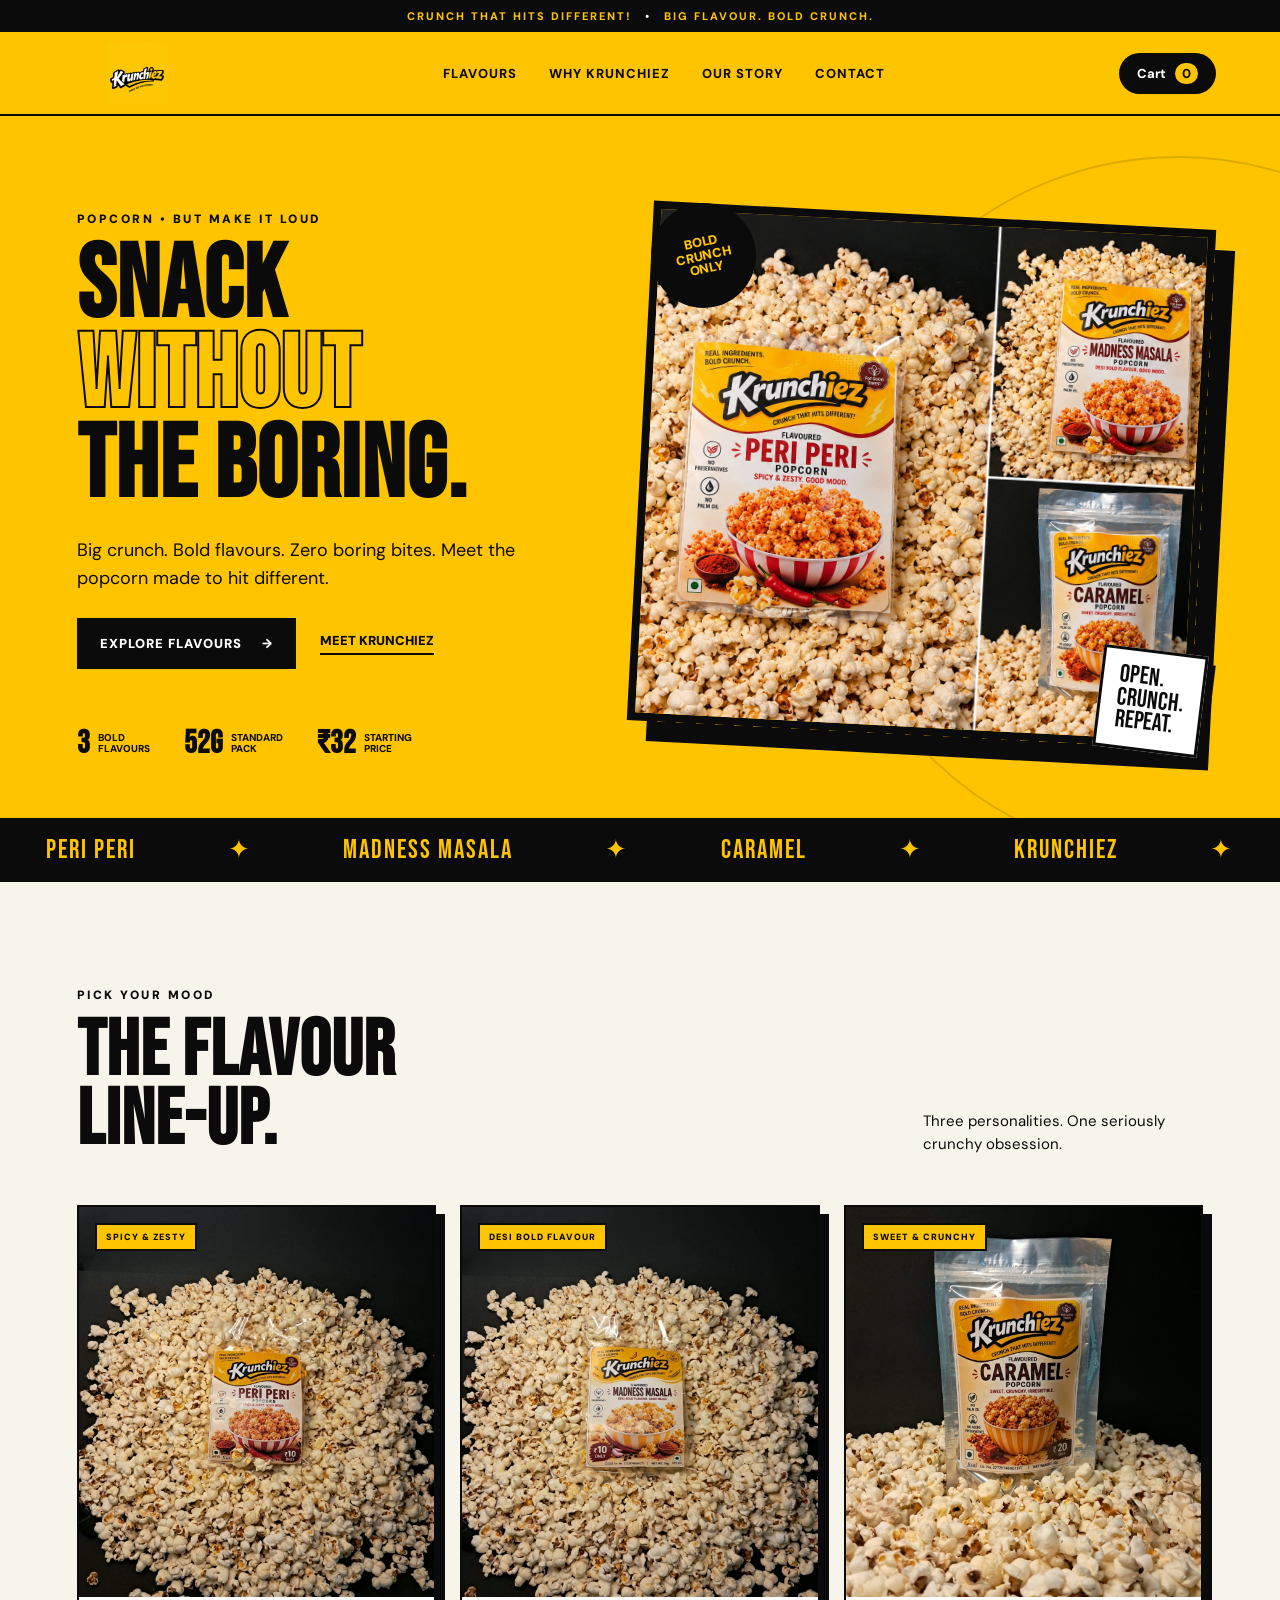
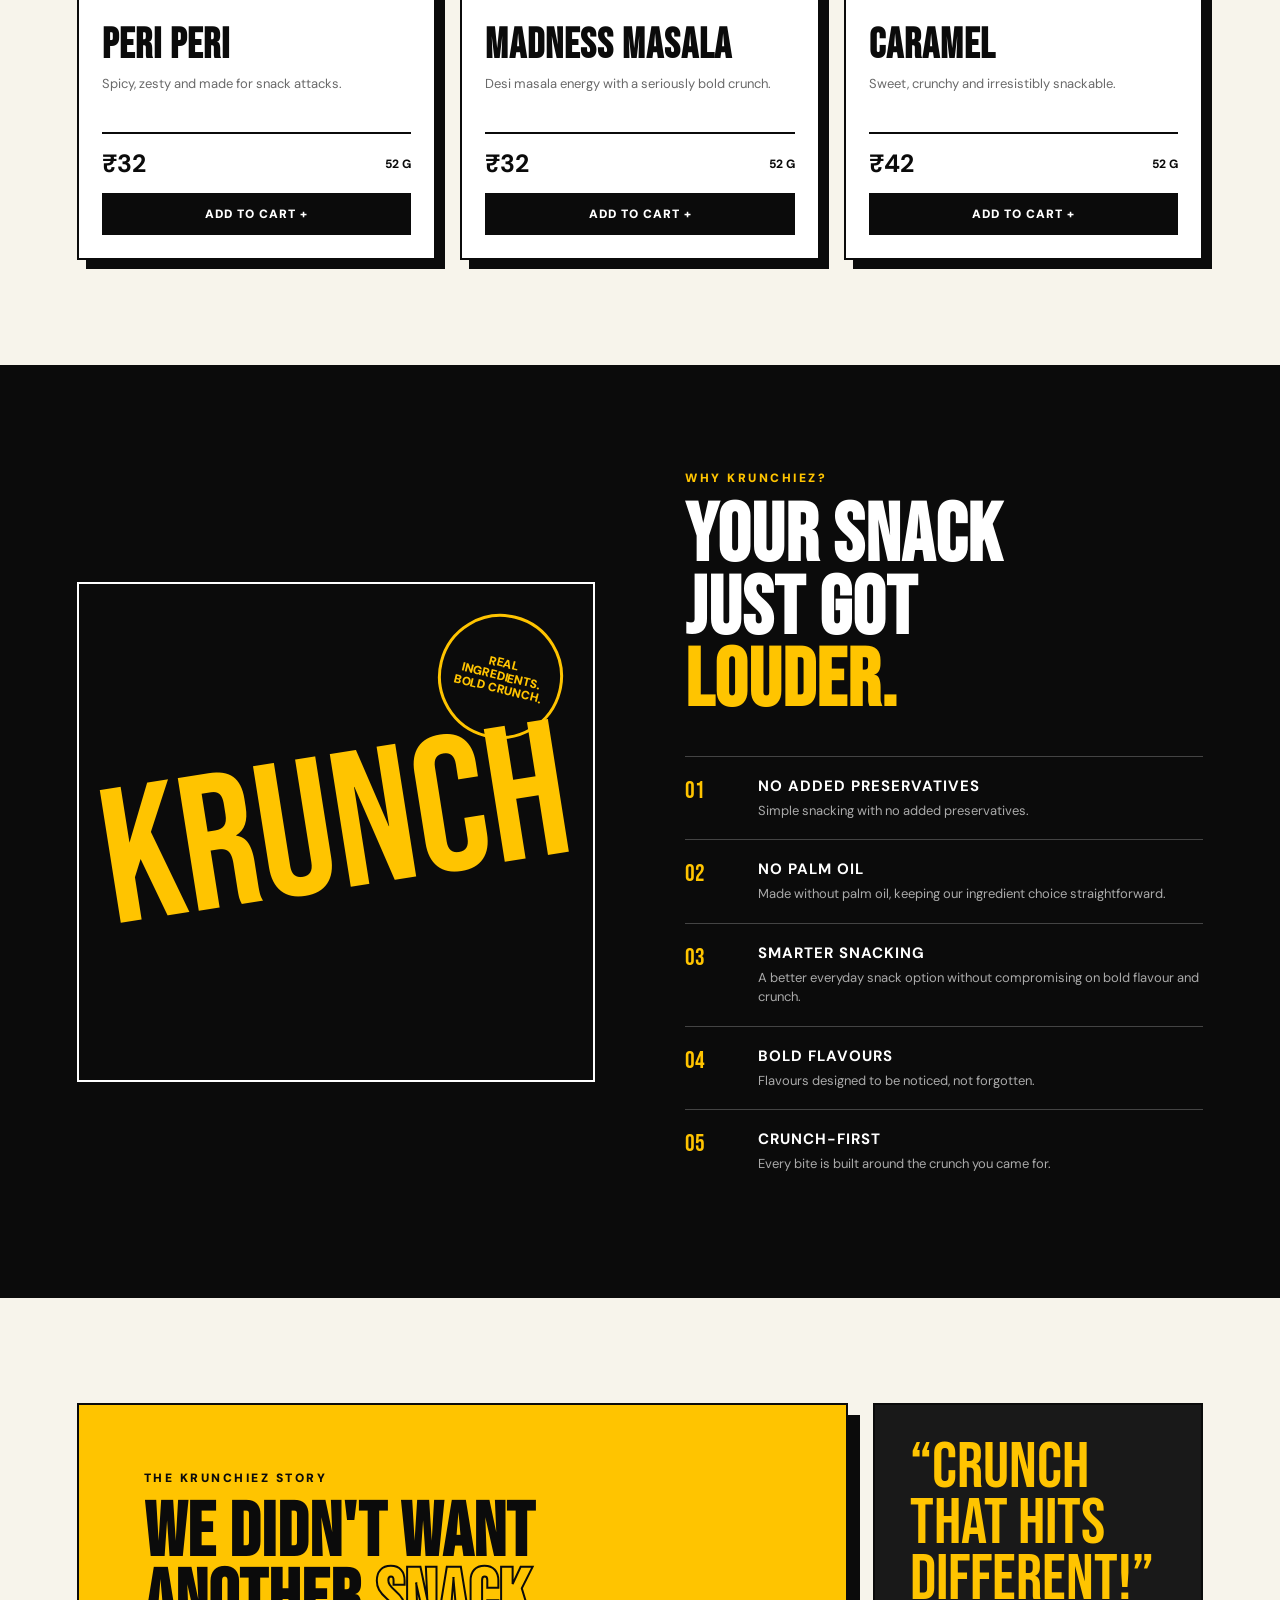
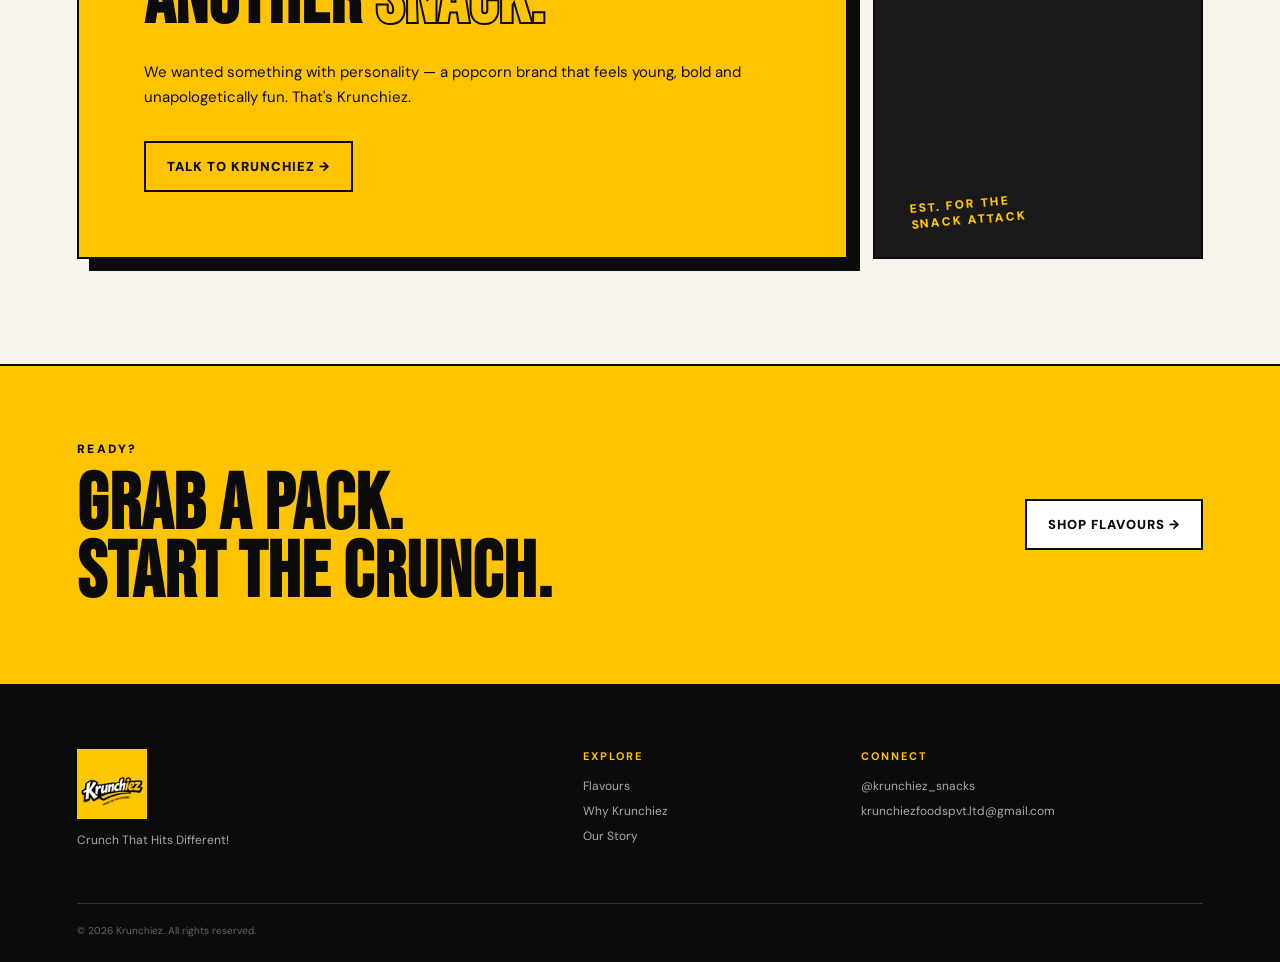
==== index.html @ 9538632a "index.html" ====
<!DOCTYPE html>

<html lang="en">
<head>
<meta charset="utf-8"/>
<meta content="width=device-width, initial-scale=1.0" name="viewport"/>
<meta content="Krunchiez — Crunch That Hits Different! Bold, crunchy popcorn in Peri Peri, Madness Masala and Caramel." name="description"/>
<title>Krunchiez | Crunch That Hits Different!</title>
<link href="https://fonts.googleapis.com" rel="preconnect"/>
<link crossorigin="" href="https://fonts.gstatic.com" rel="preconnect"/>
<link href="https://fonts.googleapis.com/css2?family=Bebas+Neue&amp;family=DM+Sans:wght@400;500;600;700;800&amp;display=swap" rel="stylesheet"/>
<link rel="stylesheet" href="./style.css">
<script src="./script.js" defer></script>

</head>
<body>
<div class="topbar">CRUNCH THAT HITS DIFFERENT! <span>•</span> BIG FLAVOUR. BOLD CRUNCH.</div>
<header class="nav">
<a class="brand" href="#home">
<img alt="Krunchiez logo" src="./assets/logo.jpg"/>
</a>
<nav>
<a href="#products">Flavours</a>
<a href="#why">Why Krunchiez</a>
<a href="#story">Our Story</a>
<a href="#contact">Contact</a>
</nav>
<button class="cart-btn" id="openCart">Cart <span id="cartCount">0</span></button>
</header>
<main id="home">
<section class="hero">
<div class="hero-copy">
<div class="eyebrow">POPCORN • BUT MAKE IT LOUD</div>
<h1>SNACK<br/><em>WITHOUT</em><br/>THE BORING.</h1>
<p>Big crunch. Bold flavours. Zero boring bites. Meet the popcorn made to hit different.</p>
<div class="hero-actions">
<a class="btn btn-dark" href="#products">Explore Flavours <span>→</span></a>
<a class="text-link" href="#story">Meet Krunchiez</a>
</div>
<div class="mini-proof">
<div><strong>3</strong><span>bold<br/>flavours</span></div>
<div><strong>52g</strong><span>standard<br/>pack</span></div>
<div><strong>₹32</strong><span>starting<br/>price</span></div>
</div>
</div>
<div class="hero-art">
<div class="burst">BOLD<br/>CRUNCH<br/>ONLY</div>
<img alt="Krunchiez popcorn products" src="./assets/hero.png"/>
<div class="floating-note">OPEN.<br/>CRUNCH.<br/>REPEAT.</div>
</div>
</section>
<section class="ticker">
<div>PERI PERI</div><div>✦</div><div>MADNESS MASALA</div><div>✦</div><div>CARAMEL</div><div>✦</div><div>KRUNCHIEZ</div><div>✦</div>
</section>
<section class="products section" id="products">
<div class="section-head">
<div>
<div class="eyebrow">PICK YOUR MOOD</div>
<h2>THE FLAVOUR<br/>LINE-UP.</h2>
</div>
<p>Three personalities. One seriously crunchy obsession.</p>
</div>
<div class="product-grid">
<article class="product-card peri">
<div class="flavour-tag">SPICY &amp; ZESTY</div>
<div class="product-image"><img alt="Krunchiez Peri Peri popcorn" src="./assets/peri-peri.jpg"/></div>
<div class="product-info">
<h3>PERI PERI</h3>
<p>Spicy, zesty and made for snack attacks.</p>
<div class="product-bottom"><strong>₹32</strong><span>52 g</span></div>
<button class="add-btn" data-name="Peri Peri" data-price="32" data-weight="52 g">ADD TO CART +</button>
</div>
</article>
<article class="product-card masala">
<div class="flavour-tag">DESI BOLD FLAVOUR</div>
<div class="product-image"><img alt="Krunchiez Madness Masala popcorn" src="./assets/madness-masala.jpg"/></div>
<div class="product-info">
<h3>MADNESS MASALA</h3>
<p>Desi masala energy with a seriously bold crunch.</p>
<div class="product-bottom"><strong>₹32</strong><span>52 g</span></div>
<button class="add-btn" data-name="Madness Masala" data-price="32" data-weight="52 g">ADD TO CART +</button>
</div>
</article>
<article class="product-card caramel">
<div class="flavour-tag">SWEET &amp; CRUNCHY</div>
<div class="product-image"><img alt="Krunchiez Caramel popcorn" src="./assets/caramel.jpg"/></div>
<div class="product-info">
<h3>CARAMEL</h3>
<p>Sweet, crunchy and irresistibly snackable.</p>
<div class="product-bottom"><strong>₹42</strong><span>52 g</span></div>
<button class="add-btn" data-name="Caramel" data-price="42" data-weight="52 g">ADD TO CART +</button>
</div>
</article>
</div>
</section>
<section class="why section" id="why">
<div class="why-visual">
<div class="stamp">REAL<br/>INGREDIENTS.<br/>BOLD CRUNCH.</div>
<div class="big-word">KRUNCH</div>
</div>
<div class="why-copy">
<div class="eyebrow">WHY KRUNCHIEZ?</div>
<h2>YOUR SNACK<br/>JUST GOT<br/><em>LOUDER.</em></h2>
<div class="feature"><span>01</span><div><h4>NO ADDED PRESERVATIVES</h4><p>Simple snacking with no added preservatives.</p></div></div>
<div class="feature"><span>02</span><div><h4>NO PALM OIL</h4><p>Made without palm oil, keeping our ingredient choice straightforward.</p></div></div>
<div class="feature"><span>03</span><div><h4>SMARTER SNACKING</h4><p>A better everyday snack option without compromising on bold flavour and crunch.</p></div></div>
<div class="feature"><span>04</span><div><h4>BOLD FLAVOURS</h4><p>Flavours designed to be noticed, not forgotten.</p></div></div>
<div class="feature"><span>05</span><div><h4>CRUNCH-FIRST</h4><p>Every bite is built around the crunch you came for.</p></div></div>
</div>
</section>
<section class="story section" id="story">
<div class="story-card">
<div class="eyebrow">THE KRUNCHIEZ STORY</div>
<h2>WE DIDN'T WANT<br/>ANOTHER <em>SNACK.</em></h2>
<p>We wanted something with personality — a popcorn brand that feels young, bold and unapologetically fun. That's Krunchiez.</p>
<a class="btn btn-yellow" href="mailto:krunchiezfoodspvt.ltd@gmail.com">Talk to Krunchiez →</a>
</div>
<div class="story-side">
<div class="quote">“CRUNCH<br/>THAT HITS<br/>DIFFERENT!”</div>
<div class="scribble">EST. FOR THE<br/>SNACK ATTACK</div>
</div>
</section>
<section class="cta">
<div>
<div class="eyebrow">READY?</div>
<h2>GRAB A PACK.<br/>START THE CRUNCH.</h2>
</div>
<a class="btn btn-light" href="#products">SHOP FLAVOURS →</a>
</section>
</main>
<footer id="contact">
<div class="footer-brand">
<img alt="Krunchiez" src="./assets/logo.jpg"/>
<p>Crunch That Hits Different!</p>
</div>
<div>
<h4>EXPLORE</h4>
<a href="#products">Flavours</a>
<a href="#why">Why Krunchiez</a>
<a href="#story">Our Story</a>
</div>
<div>
<h4>CONNECT</h4>
<a href="https://instagram.com/krunchiez_snacks" rel="noopener" target="_blank">@krunchiez_snacks</a>
<a href="mailto:krunchiezfoodspvt.ltd@gmail.com">krunchiezfoodspvt.ltd@gmail.com</a>
</div>
<div class="footer-bottom">© 2026 Krunchiez. All rights reserved.</div>
</footer>
<aside class="cart-panel" id="cartPanel">
<div class="cart-head"><h3>YOUR CART</h3><button id="closeCart">×</button></div>
<div class="cart-items" id="cartItems"><p class="empty">Your cart is waiting for a crunch.</p></div>
<div class="cart-total"><span>TOTAL</span><strong id="cartTotal">₹0</strong></div>
<button class="checkout-btn" id="checkoutBtn">CHECKOUT →</button>
<p class="checkout-note">Online payment &amp; delivery integration can be connected next.</p>
</aside>
<div class="overlay" id="overlay"></div>
<div class="toast" id="toast">Added to cart ✓</div>

<script src="./script.js"></script>
</body>
</html>
---- style.css ----
:root{
  --yellow:#ffc400;
  --yellow2:#ffcf21;
  --black:#0b0b0b;
  --paper:#f7f4eb;
  --muted:#696969;
  --red:#a83224;
  --white:#fff;
  --line:#1a1a1a;
}
*{box-sizing:border-box;margin:0;padding:0}
html{scroll-behavior:smooth}
body{font-family:"DM Sans",Arial,sans-serif;background:var(--paper);color:var(--black);overflow-x:hidden}
a{text-decoration:none;color:inherit}
button{font:inherit;border:0;cursor:pointer}
.topbar{background:var(--black);color:var(--yellow);font-size:11px;font-weight:800;letter-spacing:2px;text-align:center;padding:9px 12px}
.topbar span{margin:0 8px;color:white}
.nav{height:84px;background:var(--yellow);display:flex;align-items:center;justify-content:space-between;padding:0 5vw;border-bottom:2px solid var(--black);position:sticky;top:0;z-index:20}
.brand{width:145px;height:62px;overflow:hidden;display:flex;align-items:center}
.brand img{display:block;width:100%;height:100%;object-fit:contain;object-position:center;mix-blend-mode:normal;background:transparent}
.nav nav{display:flex;gap:32px;font-size:13px;font-weight:800;text-transform:uppercase;letter-spacing:1px}
.nav nav a:hover{opacity:.55}
.cart-btn{background:var(--black);color:white;padding:12px 18px;border-radius:999px;font-weight:800;font-size:13px}
.cart-btn span{background:var(--yellow);color:var(--black);padding:2px 7px;border-radius:99px;margin-left:6px}
.hero{min-height:700px;background:var(--yellow);display:grid;grid-template-columns:1fr 1fr;position:relative;overflow:hidden;padding:70px 6vw 55px}
.hero:after{content:"";position:absolute;width:700px;height:700px;border:2px solid rgba(0,0,0,.13);border-radius:50%;right:-250px;top:40px}
.hero-copy{position:relative;z-index:2;max-width:650px;padding-top:25px}
.eyebrow{font-size:12px;font-weight:900;letter-spacing:2.5px;text-transform:uppercase;margin-bottom:15px}
.hero h1,.section h2,.cta h2{font-family:"Bebas Neue",Impact,sans-serif;letter-spacing:1px;line-height:.88;font-size:clamp(70px,8vw,128px)}
.hero h1 em,.section h2 em{font-style:normal;-webkit-text-stroke:2px var(--black);color:transparent}
.hero-copy>p{font-size:18px;line-height:1.55;max-width:500px;margin:25px 0}
.hero-actions{display:flex;align-items:center;gap:24px}
.btn{display:inline-flex;align-items:center;justify-content:center;gap:20px;padding:15px 21px;font-size:13px;font-weight:900;text-transform:uppercase;letter-spacing:1px;border:2px solid var(--black)}
.btn-dark{background:var(--black);color:white}
.btn-dark:hover{transform:translateY(-2px)}
.btn-yellow{background:var(--yellow);color:var(--black)}
.text-link{font-size:13px;font-weight:900;text-transform:uppercase;border-bottom:2px solid var(--black);padding-bottom:4px}
.mini-proof{display:flex;gap:34px;margin-top:55px}
.mini-proof div{display:flex;gap:8px;align-items:center}
.mini-proof strong{font-family:"Bebas Neue";font-size:32px}
.mini-proof span{font-size:10px;font-weight:800;text-transform:uppercase;line-height:1.05}
.hero-art{position:relative;z-index:2;display:flex;align-items:center;justify-content:center;min-height:520px}
.hero-art img{width:min(100%,620px);height:520px;object-fit:cover;transform:rotate(3deg);border:8px solid var(--black);box-shadow:20px 20px 0 var(--black)}
.burst{position:absolute;z-index:3;left:2%;top:3%;background:var(--black);color:var(--yellow);width:105px;height:105px;border-radius:50%;display:flex;align-items:center;justify-content:center;text-align:center;font-weight:900;font-size:13px;line-height:1.05;transform:rotate(-12deg)}
.floating-note{position:absolute;right:0;bottom:2%;z-index:3;background:white;border:3px solid var(--black);padding:14px 16px;font-family:"Bebas Neue";font-size:25px;line-height:.9;transform:rotate(7deg);box-shadow:8px 8px 0 var(--black)}
.ticker{height:64px;background:var(--black);color:var(--yellow);display:flex;align-items:center;justify-content:space-around;font-family:"Bebas Neue";font-size:26px;letter-spacing:2px;white-space:nowrap;overflow:hidden}
.section{padding:105px 6vw}
.section-head{display:flex;justify-content:space-between;align-items:end;margin-bottom:50px}
.section-head h2{font-size:78px}
.section-head>p{max-width:280px;font-size:15px;line-height:1.5}
.product-grid{display:grid;grid-template-columns:repeat(3,1fr);gap:24px}
.product-card{border:2px solid var(--black);background:white;position:relative;box-shadow:9px 9px 0 var(--black);transition:.25s}
.product-card:hover{transform:translateY(-8px)}
.product-card .flavour-tag{position:absolute;z-index:2;top:16px;left:16px;background:var(--yellow);border:2px solid var(--black);padding:6px 9px;font-size:9px;font-weight:900;letter-spacing:1px}
.product-image{height:390px;overflow:hidden;background:#171717}
.product-image img{width:100%;height:100%;object-fit:cover}
.product-info{padding:23px}
.product-info h3{font-family:"Bebas Neue";font-size:42px;letter-spacing:1px}
.product-info p{color:var(--muted);font-size:13px;min-height:40px;margin:4px 0 17px}
.product-bottom{display:flex;align-items:center;justify-content:space-between;border-top:2px solid var(--black);padding:13px 0;font-size:12px;font-weight:800;text-transform:uppercase}
.product-bottom strong{font-size:25px}
.add-btn{width:100%;background:var(--black);color:white;padding:13px;font-weight:900;font-size:12px;letter-spacing:1px}
.add-btn:hover{background:var(--yellow);color:var(--black)}
.why{background:var(--black);color:white;display:grid;grid-template-columns:1fr 1fr;gap:90px;align-items:center}
.why .eyebrow{color:var(--yellow)}
.why-copy h2{font-size:82px;margin-bottom:38px}
.why-copy h2 em{color:var(--yellow);-webkit-text-stroke:0}
.why-visual{min-height:500px;border:2px solid white;position:relative;display:flex;align-items:center;justify-content:center;overflow:hidden}
.big-word{font-family:"Bebas Neue";font-size:clamp(110px,15vw,240px);line-height:.7;color:var(--yellow);transform:rotate(-9deg)}
.stamp{position:absolute;top:30px;right:30px;border:3px solid var(--yellow);color:var(--yellow);border-radius:50%;width:125px;height:125px;display:flex;align-items:center;justify-content:center;text-align:center;font-weight:900;font-size:12px;line-height:1.1;transform:rotate(14deg)}
.feature{display:grid;grid-template-columns:55px 1fr;gap:18px;padding:19px 0;border-top:1px solid #444}
.feature>span{font-family:"Bebas Neue";color:var(--yellow);font-size:24px}
.feature h4{font-size:15px;letter-spacing:1px;margin-bottom:5px}
.feature p{color:#aaa;font-size:13px;line-height:1.5}
.story{display:grid;grid-template-columns:1.4fr .6fr;gap:25px;background:var(--paper)}
.story-card{background:var(--yellow);border:2px solid var(--black);padding:65px;box-shadow:12px 12px 0 var(--black)}
.story-card h2{font-size:76px;margin-bottom:25px}
.story-card p{max-width:650px;line-height:1.7;font-size:15px;margin-bottom:30px}
.story-side{background:#191919;color:var(--yellow);border:2px solid var(--black);min-height:430px;padding:35px;display:flex;flex-direction:column;justify-content:space-between}
.quote{font-family:"Bebas Neue";font-size:65px;line-height:.86}
.scribble{font-size:12px;font-weight:900;letter-spacing:2px;transform:rotate(-5deg)}
.cta{background:var(--yellow);padding:75px 6vw;display:flex;justify-content:space-between;align-items:center;border-top:2px solid var(--black)}
.cta h2{font-size:78px}
.btn-light{background:white}
footer{background:var(--black);color:white;padding:65px 6vw 25px;display:grid;grid-template-columns:2fr 1fr 1.5fr;gap:50px;position:relative}
.footer-brand img{width:160px;height:70px;object-fit:contain;object-position:left center;mix-blend-mode:normal;background:transparent}
.footer-brand p{color:#aaa;font-size:12px;margin-top:8px}
footer h4{color:var(--yellow);font-size:11px;letter-spacing:2px;margin-bottom:15px}
footer>div>a{display:block;color:#aaa;font-size:12px;margin:9px 0}
footer>div>a:hover{color:white}
.footer-bottom{grid-column:1/-1;border-top:1px solid #333;padding-top:20px;color:#666;font-size:10px}
.cart-panel{position:fixed;z-index:50;right:-430px;top:0;width:min(430px,100%);height:100vh;background:var(--paper);border-left:3px solid var(--black);padding:25px;transition:.3s;display:flex;flex-direction:column}
.cart-panel.open{right:0}
.cart-head{display:flex;justify-content:space-between;align-items:center;border-bottom:2px solid var(--black);padding-bottom:18px}
.cart-head h3{font-family:"Bebas Neue";font-size:34px}
.cart-head button{background:transparent;font-size:34px}
.cart-items{flex:1;overflow:auto;padding:18px 0}
.empty{color:#777;text-align:center;margin-top:60px}
.cart-row{display:flex;justify-content:space-between;gap:12px;border-bottom:1px solid #ccc;padding:15px 0}
.cart-row h4{font-size:13px}
.cart-row small{color:#777}
.qty{display:flex;align-items:center;gap:7px}
.qty button{width:25px;height:25px;background:var(--black);color:white;border-radius:50%}
.cart-total{display:flex;justify-content:space-between;font-size:14px;font-weight:900;border-top:2px solid var(--black);padding:18px 0}
.cart-total strong{font-size:25px}
.checkout-btn{background:var(--yellow);border:2px solid var(--black);padding:16px;font-weight:900}
.checkout-note{font-size:10px;color:#777;text-align:center;margin-top:10px}
.overlay{display:none;position:fixed;inset:0;background:rgba(0,0,0,.6);z-index:40}
.overlay.show{display:block}
.toast{position:fixed;bottom:25px;left:50%;transform:translate(-50%,20px);background:var(--black);color:white;padding:12px 18px;border:2px solid var(--yellow);font-size:12px;font-weight:800;opacity:0;pointer-events:none;transition:.25s;z-index:70}
.toast.show{opacity:1;transform:translate(-50%,0)}
@media(max-width:900px){
  .nav{padding:0 4vw}.nav nav{display:none}
  .hero{grid-template-columns:1fr;padding:50px 6vw 70px}.hero-copy{padding-top:0}
  .hero-art{margin-top:45px}.hero-art img{height:420px}.burst{left:0}
  .product-grid{grid-template-columns:1fr 1fr}
  .why{grid-template-columns:1fr;gap:45px}.why-visual{min-height:350px}
  .story{grid-template-columns:1fr}.cta{gap:30px;align-items:flex-start;flex-direction:column}
}
@media(max-width:600px){
  .topbar{font-size:8px;letter-spacing:1.3px}
  .brand{width:120px}.cart-btn{padding:9px 13px}
  .hero h1{font-size:74px}.hero-copy>p{font-size:15px}
  .mini-proof{gap:18px}.mini-proof strong{font-size:25px}
  .hero-art{min-height:380px}.hero-art img{height:340px;border-width:5px;box-shadow:10px 10px 0 var(--black)}
  .floating-note{font-size:18px}.burst{width:80px;height:80px;font-size:10px}
  .ticker{font-size:20px;height:54px}
  .section{padding:75px 5vw}.section-head{display:block}.section-head h2,.why-copy h2,.story-card h2,.cta h2{font-size:58px}.section-head>p{margin-top:20px}
  .product-grid{grid-template-columns:1fr}.product-image{height:420px}
  .why-copy{padding-bottom:10px}.story-card{padding:35px 25px}.story-side{min-height:300px}
  .quote{font-size:52px}.cta{padding:65px 5vw}
  footer{grid-template-columns:1fr 1fr;padding:50px 5vw 25px}.footer-brand{grid-column:1/-1}
}
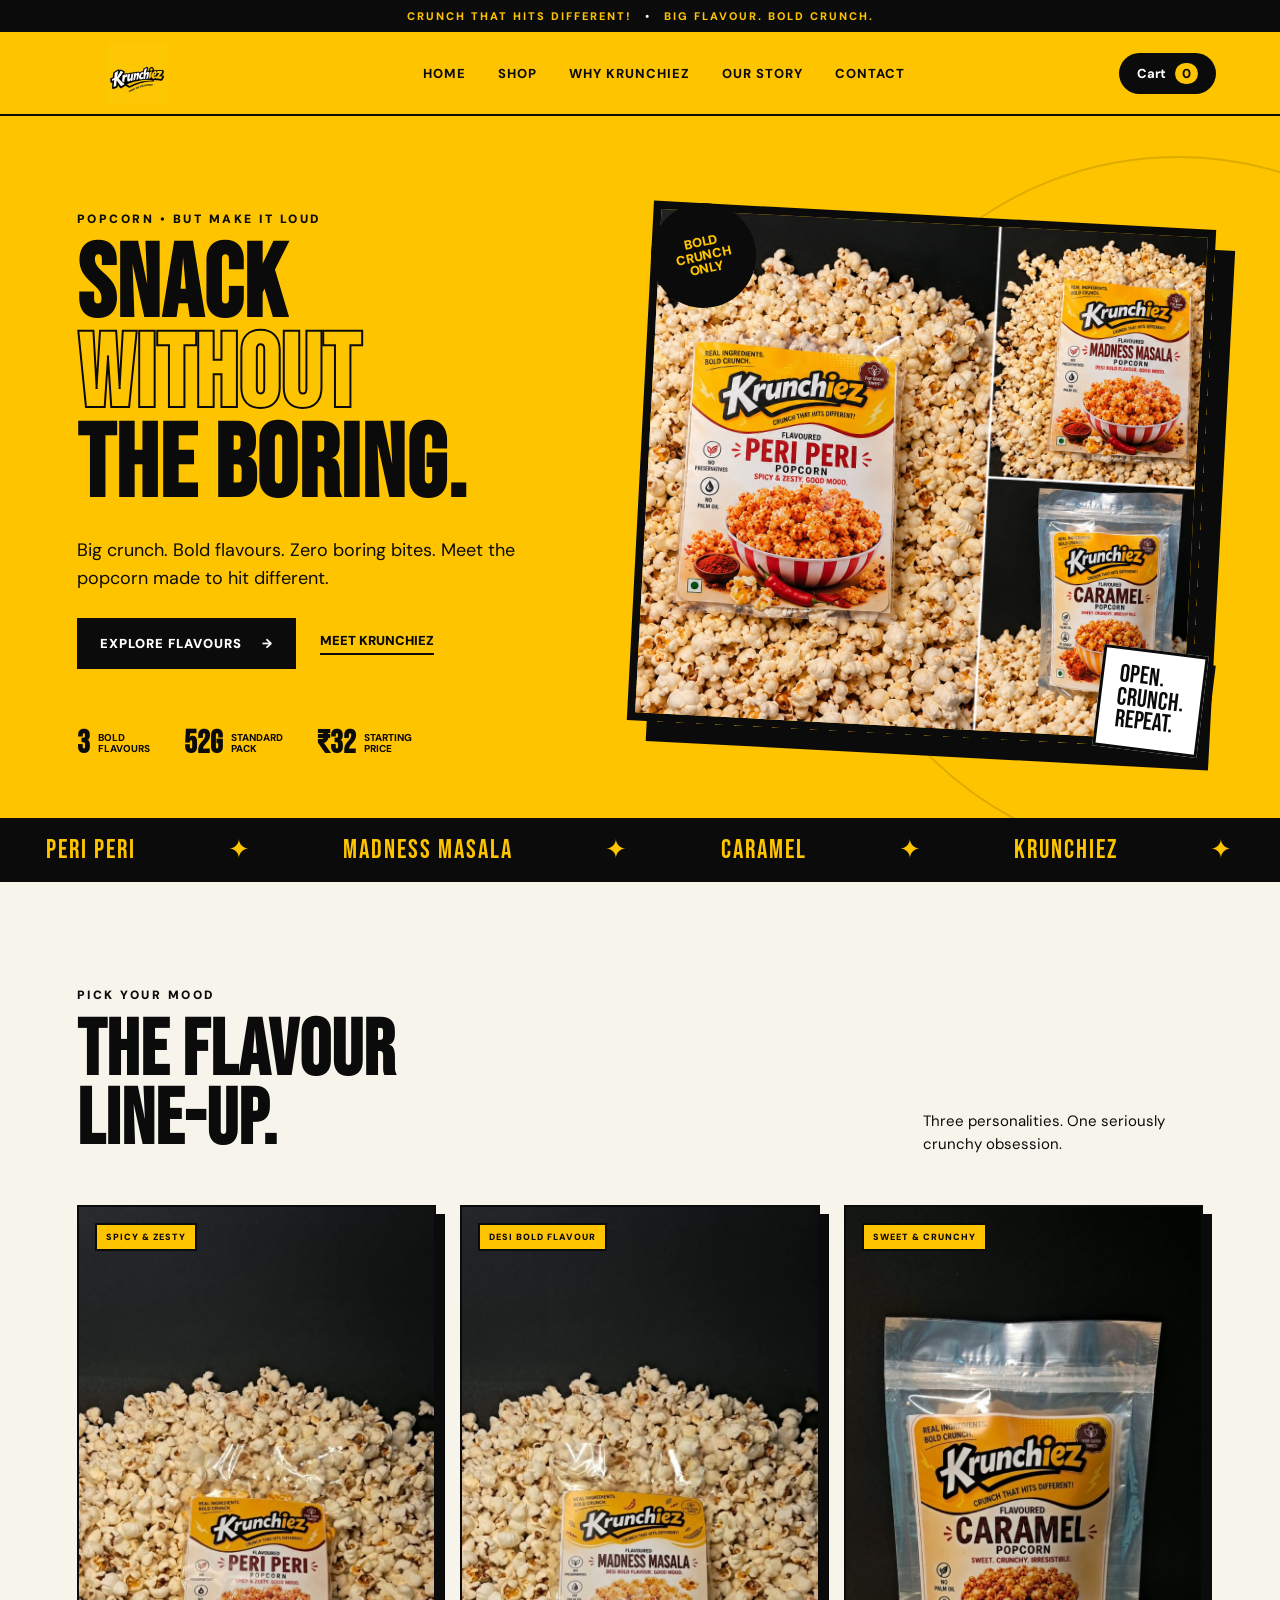
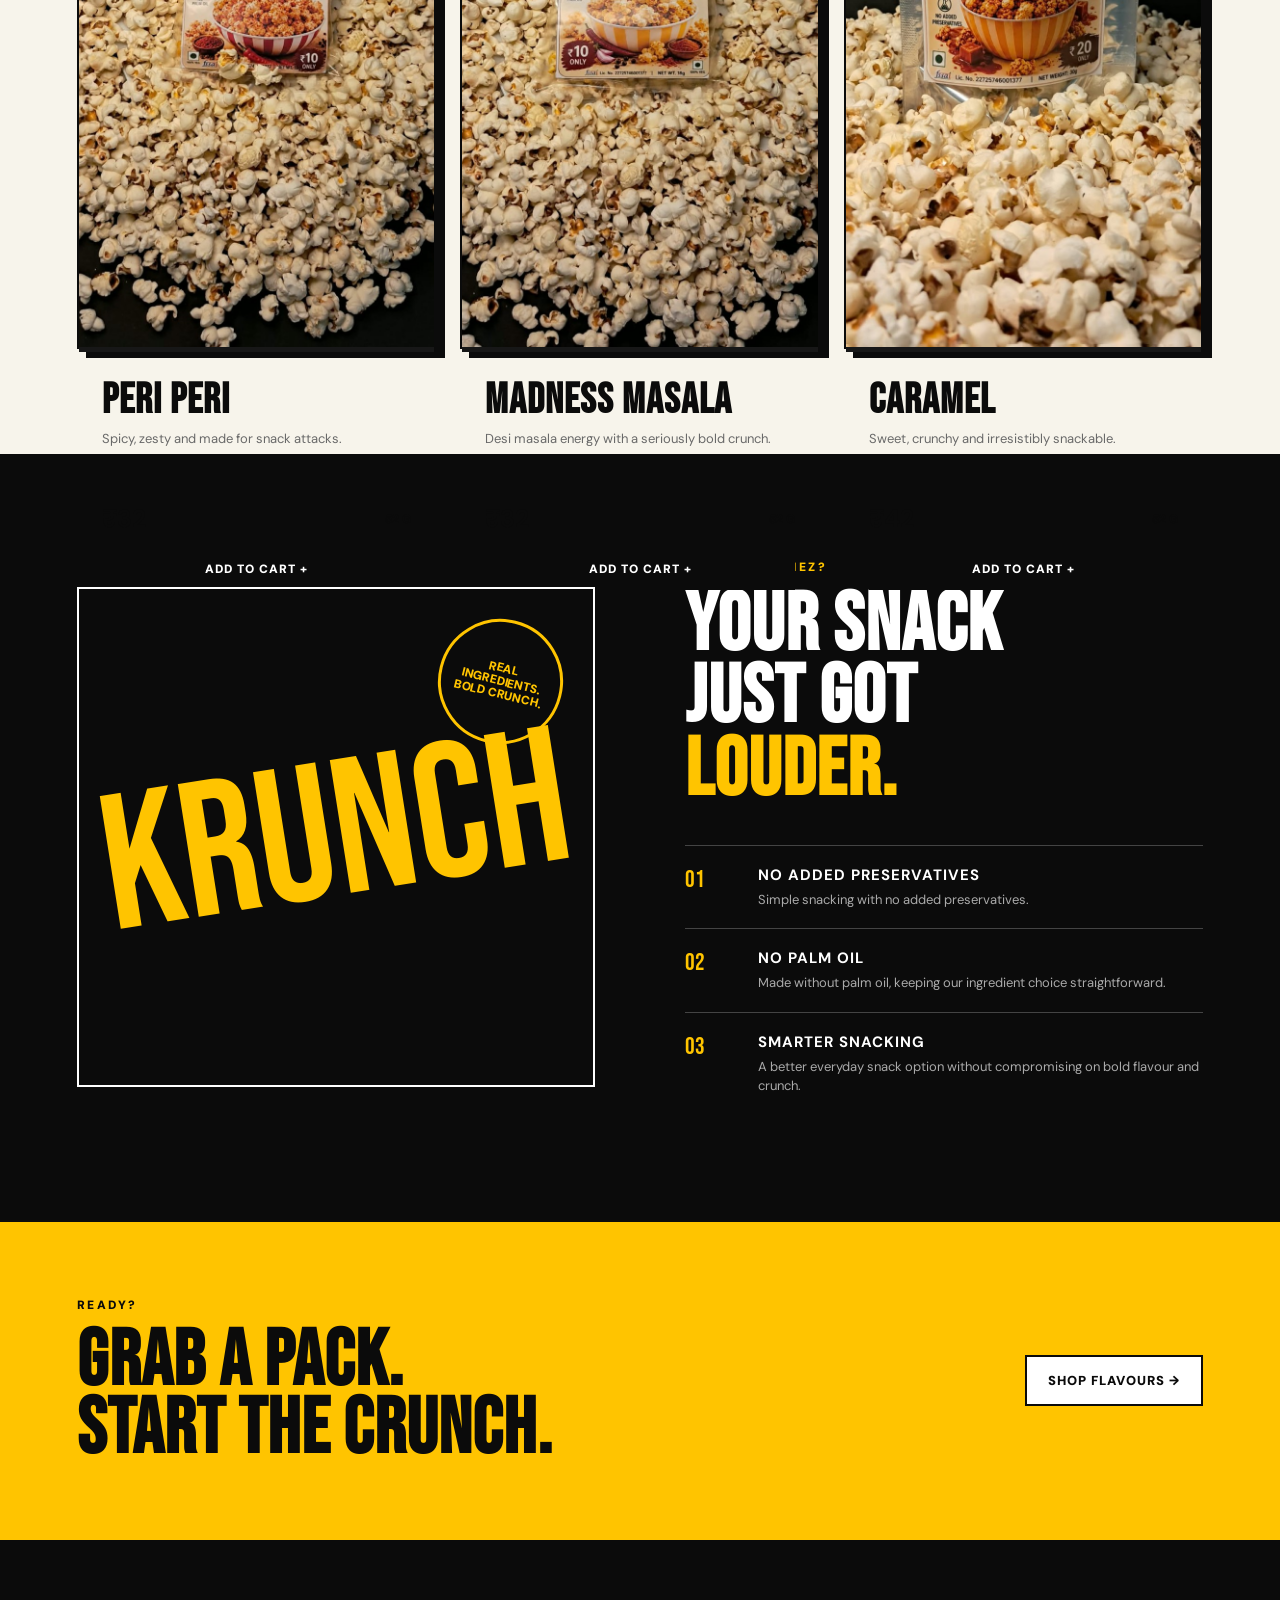
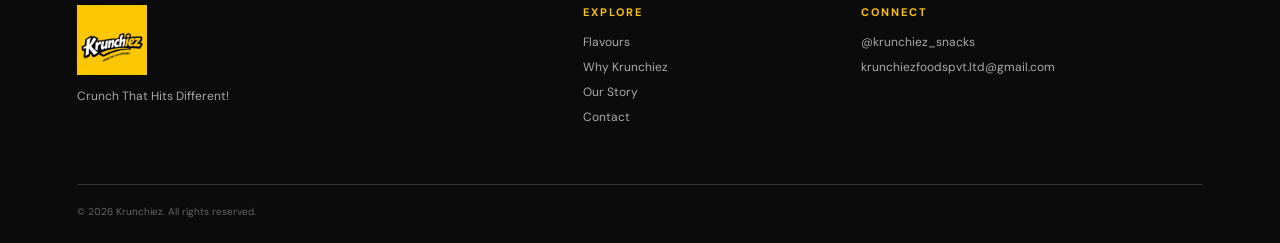
==== commit 5b032dda: "Add files via upload" ====
--- a/index.html
+++ b/index.html
@@ -1,161 +1 @@
-<!DOCTYPE html>
-
-<html lang="en">
-<head>
-<meta charset="utf-8"/>
-<meta content="width=device-width, initial-scale=1.0" name="viewport"/>
-<meta content="Krunchiez — Crunch That Hits Different! Bold, crunchy popcorn in Peri Peri, Madness Masala and Caramel." name="description"/>
-<title>Krunchiez | Crunch That Hits Different!</title>
-<link href="https://fonts.googleapis.com" rel="preconnect"/>
-<link crossorigin="" href="https://fonts.gstatic.com" rel="preconnect"/>
-<link href="https://fonts.googleapis.com/css2?family=Bebas+Neue&amp;family=DM+Sans:wght@400;500;600;700;800&amp;display=swap" rel="stylesheet"/>
-<link rel="stylesheet" href="./style.css">
-<script src="./script.js" defer></script>
-
-</head>
-<body>
-<div class="topbar">CRUNCH THAT HITS DIFFERENT! <span>•</span> BIG FLAVOUR. BOLD CRUNCH.</div>
-<header class="nav">
-<a class="brand" href="#home">
-<img alt="Krunchiez logo" src="./assets/logo.jpg"/>
-</a>
-<nav>
-<a href="#products">Flavours</a>
-<a href="#why">Why Krunchiez</a>
-<a href="#story">Our Story</a>
-<a href="#contact">Contact</a>
-</nav>
-<button class="cart-btn" id="openCart">Cart <span id="cartCount">0</span></button>
-</header>
-<main id="home">
-<section class="hero">
-<div class="hero-copy">
-<div class="eyebrow">POPCORN • BUT MAKE IT LOUD</div>
-<h1>SNACK<br/><em>WITHOUT</em><br/>THE BORING.</h1>
-<p>Big crunch. Bold flavours. Zero boring bites. Meet the popcorn made to hit different.</p>
-<div class="hero-actions">
-<a class="btn btn-dark" href="#products">Explore Flavours <span>→</span></a>
-<a class="text-link" href="#story">Meet Krunchiez</a>
-</div>
-<div class="mini-proof">
-<div><strong>3</strong><span>bold<br/>flavours</span></div>
-<div><strong>52g</strong><span>standard<br/>pack</span></div>
-<div><strong>₹32</strong><span>starting<br/>price</span></div>
-</div>
-</div>
-<div class="hero-art">
-<div class="burst">BOLD<br/>CRUNCH<br/>ONLY</div>
-<img alt="Krunchiez popcorn products" src="./assets/hero.png"/>
-<div class="floating-note">OPEN.<br/>CRUNCH.<br/>REPEAT.</div>
-</div>
-</section>
-<section class="ticker">
-<div>PERI PERI</div><div>✦</div><div>MADNESS MASALA</div><div>✦</div><div>CARAMEL</div><div>✦</div><div>KRUNCHIEZ</div><div>✦</div>
-</section>
-<section class="products section" id="products">
-<div class="section-head">
-<div>
-<div class="eyebrow">PICK YOUR MOOD</div>
-<h2>THE FLAVOUR<br/>LINE-UP.</h2>
-</div>
-<p>Three personalities. One seriously crunchy obsession.</p>
-</div>
-<div class="product-grid">
-<article class="product-card peri">
-<div class="flavour-tag">SPICY &amp; ZESTY</div>
-<div class="product-image"><img alt="Krunchiez Peri Peri popcorn" src="./assets/peri-peri.jpg"/></div>
-<div class="product-info">
-<h3>PERI PERI</h3>
-<p>Spicy, zesty and made for snack attacks.</p>
-<div class="product-bottom"><strong>₹32</strong><span>52 g</span></div>
-<button class="add-btn" data-name="Peri Peri" data-price="32" data-weight="52 g">ADD TO CART +</button>
-</div>
-</article>
-<article class="product-card masala">
-<div class="flavour-tag">DESI BOLD FLAVOUR</div>
-<div class="product-image"><img alt="Krunchiez Madness Masala popcorn" src="./assets/madness-masala.jpg"/></div>
-<div class="product-info">
-<h3>MADNESS MASALA</h3>
-<p>Desi masala energy with a seriously bold crunch.</p>
-<div class="product-bottom"><strong>₹32</strong><span>52 g</span></div>
-<button class="add-btn" data-name="Madness Masala" data-price="32" data-weight="52 g">ADD TO CART +</button>
-</div>
-</article>
-<article class="product-card caramel">
-<div class="flavour-tag">SWEET &amp; CRUNCHY</div>
-<div class="product-image"><img alt="Krunchiez Caramel popcorn" src="./assets/caramel.jpg"/></div>
-<div class="product-info">
-<h3>CARAMEL</h3>
-<p>Sweet, crunchy and irresistibly snackable.</p>
-<div class="product-bottom"><strong>₹42</strong><span>52 g</span></div>
-<button class="add-btn" data-name="Caramel" data-price="42" data-weight="52 g">ADD TO CART +</button>
-</div>
-</article>
-</div>
-</section>
-<section class="why section" id="why">
-<div class="why-visual">
-<div class="stamp">REAL<br/>INGREDIENTS.<br/>BOLD CRUNCH.</div>
-<div class="big-word">KRUNCH</div>
-</div>
-<div class="why-copy">
-<div class="eyebrow">WHY KRUNCHIEZ?</div>
-<h2>YOUR SNACK<br/>JUST GOT<br/><em>LOUDER.</em></h2>
-<div class="feature"><span>01</span><div><h4>NO ADDED PRESERVATIVES</h4><p>Simple snacking with no added preservatives.</p></div></div>
-<div class="feature"><span>02</span><div><h4>NO PALM OIL</h4><p>Made without palm oil, keeping our ingredient choice straightforward.</p></div></div>
-<div class="feature"><span>03</span><div><h4>SMARTER SNACKING</h4><p>A better everyday snack option without compromising on bold flavour and crunch.</p></div></div>
-<div class="feature"><span>04</span><div><h4>BOLD FLAVOURS</h4><p>Flavours designed to be noticed, not forgotten.</p></div></div>
-<div class="feature"><span>05</span><div><h4>CRUNCH-FIRST</h4><p>Every bite is built around the crunch you came for.</p></div></div>
-</div>
-</section>
-<section class="story section" id="story">
-<div class="story-card">
-<div class="eyebrow">THE KRUNCHIEZ STORY</div>
-<h2>WE DIDN'T WANT<br/>ANOTHER <em>SNACK.</em></h2>
-<p>We wanted something with personality — a popcorn brand that feels young, bold and unapologetically fun. That's Krunchiez.</p>
-<a class="btn btn-yellow" href="mailto:krunchiezfoodspvt.ltd@gmail.com">Talk to Krunchiez →</a>
-</div>
-<div class="story-side">
-<div class="quote">“CRUNCH<br/>THAT HITS<br/>DIFFERENT!”</div>
-<div class="scribble">EST. FOR THE<br/>SNACK ATTACK</div>
-</div>
-</section>
-<section class="cta">
-<div>
-<div class="eyebrow">READY?</div>
-<h2>GRAB A PACK.<br/>START THE CRUNCH.</h2>
-</div>
-<a class="btn btn-light" href="#products">SHOP FLAVOURS →</a>
-</section>
-</main>
-<footer id="contact">
-<div class="footer-brand">
-<img alt="Krunchiez" src="./assets/logo.jpg"/>
-<p>Crunch That Hits Different!</p>
-</div>
-<div>
-<h4>EXPLORE</h4>
-<a href="#products">Flavours</a>
-<a href="#why">Why Krunchiez</a>
-<a href="#story">Our Story</a>
-</div>
-<div>
-<h4>CONNECT</h4>
-<a href="https://instagram.com/krunchiez_snacks" rel="noopener" target="_blank">@krunchiez_snacks</a>
-<a href="mailto:krunchiezfoodspvt.ltd@gmail.com">krunchiezfoodspvt.ltd@gmail.com</a>
-</div>
-<div class="footer-bottom">© 2026 Krunchiez. All rights reserved.</div>
-</footer>
-<aside class="cart-panel" id="cartPanel">
-<div class="cart-head"><h3>YOUR CART</h3><button id="closeCart">×</button></div>
-<div class="cart-items" id="cartItems"><p class="empty">Your cart is waiting for a crunch.</p></div>
-<div class="cart-total"><span>TOTAL</span><strong id="cartTotal">₹0</strong></div>
-<button class="checkout-btn" id="checkoutBtn">CHECKOUT →</button>
-<p class="checkout-note">Online payment &amp; delivery integration can be connected next.</p>
-</aside>
-<div class="overlay" id="overlay"></div>
-<div class="toast" id="toast">Added to cart ✓</div>
-
-<script src="./script.js"></script>
-</body>
-</html>
+<!doctype html><html lang="en"><head><meta charset="utf-8"><meta name="viewport" content="width=device-width,initial-scale=1.0"><meta name="description" content="Krunchiez — Crunch That Hits Different! Bold popcorn in Peri Peri, Madness Masala and Caramel."><title>Krunchiez | Crunch That Hits Different!</title><link rel="preconnect" href="https://fonts.googleapis.com"><link rel="preconnect" href="https://fonts.gstatic.com" crossorigin><link href="https://fonts.googleapis.com/css2?family=Bebas+Neue&family=DM+Sans:wght@400;500;600;700;800&display=swap" rel="stylesheet"><link rel="stylesheet" href="./style.css"><script src="./script.js" defer></script></head><body><div class="topbar">CRUNCH THAT HITS DIFFERENT! <span>•</span> BIG FLAVOUR. BOLD CRUNCH.</div><header class="nav"><a class="brand" href="index.html"><img alt="Krunchiez logo" src="./assets/logo.jpg"></a><nav><a href="index.html">Home</a><a href="shop.html">Shop</a><a href="why.html">Why Krunchiez</a><a href="story.html">Our Story</a><a href="contact.html">Contact</a></nav><button class="cart-btn" id="openCart">Cart <span id="cartCount">0</span></button></header><main><section class="hero"><div class="hero-copy"><div class="eyebrow">POPCORN • BUT MAKE IT LOUD</div><h1>SNACK<br><em>WITHOUT</em><br>THE BORING.</h1><p>Big crunch. Bold flavours. Zero boring bites. Meet the popcorn made to hit different.</p><div class="hero-actions"><a class="btn btn-dark" href="shop.html">Explore Flavours <span>→</span></a><a class="text-link" href="story.html">Meet Krunchiez</a></div><div class="mini-proof"><div><strong>3</strong><span>bold<br>flavours</span></div><div><strong>52g</strong><span>standard<br>pack</span></div><div><strong>₹32</strong><span>starting<br>price</span></div></div></div><div class="hero-art"><div class="burst">BOLD<br>CRUNCH<br>ONLY</div><img alt="Krunchiez popcorn products" src="./assets/hero.png"><div class="floating-note">OPEN.<br>CRUNCH.<br>REPEAT.</div></div></section><section class="ticker"><div>PERI PERI</div><div>✦</div><div>MADNESS MASALA</div><div>✦</div><div>CARAMEL</div><div>✦</div><div>KRUNCHIEZ</div><div>✦</div></section><section class="products section"><div class="section-head"><div><div class="eyebrow">PICK YOUR MOOD</div><h2>THE FLAVOUR<br>LINE-UP.</h2></div><p>Three personalities. One seriously crunchy obsession.</p></div><div class="product-grid"><article class="product-card peri"><div class="flavour-tag">SPICY & ZESTY</div><a class="product-image" href="product.html?product=peri-peri"><img alt="Krunchiez Peri Peri popcorn" src="./assets/peri-peri.jpg"></a><div class="product-info"><h3>PERI PERI</h3><p>Spicy, zesty and made for snack attacks.</p><div class="product-bottom"><strong>₹32</strong><span>52 g</span></div><button class="add-btn" data-name="Peri Peri" data-price="32" data-weight="52 g">ADD TO CART +</button></div></article><article class="product-card masala"><div class="flavour-tag">DESI BOLD FLAVOUR</div><a class="product-image" href="product.html?product=madness-masala"><img alt="Krunchiez Madness Masala popcorn" src="./assets/madness-masala.jpg"></a><div class="product-info"><h3>MADNESS MASALA</h3><p>Desi masala energy with a seriously bold crunch.</p><div class="product-bottom"><strong>₹32</strong><span>52 g</span></div><button class="add-btn" data-name="Madness Masala" data-price="32" data-weight="52 g">ADD TO CART +</button></div></article><article class="product-card caramel"><div class="flavour-tag">SWEET & CRUNCHY</div><a class="product-image" href="product.html?product=caramel"><img alt="Krunchiez Caramel popcorn" src="./assets/caramel.jpg"></a><div class="product-info"><h3>CARAMEL</h3><p>Sweet, crunchy and irresistibly snackable.</p><div class="product-bottom"><strong>₹42</strong><span>52 g</span></div><button class="add-btn" data-name="Caramel" data-price="42" data-weight="52 g">ADD TO CART +</button></div></article></div></section><section class="why section"><div class="why-visual"><div class="stamp">REAL<br>INGREDIENTS.<br>BOLD CRUNCH.</div><div class="big-word">KRUNCH</div></div><div class="why-copy"><div class="eyebrow">WHY KRUNCHIEZ?</div><h2>YOUR SNACK<br>JUST GOT<br><em>LOUDER.</em></h2><div class="feature"><span>01</span><div><h4>NO ADDED PRESERVATIVES</h4><p>Simple snacking with no added preservatives.</p></div></div><div class="feature"><span>02</span><div><h4>NO PALM OIL</h4><p>Made without palm oil, keeping our ingredient choice straightforward.</p></div></div><div class="feature"><span>03</span><div><h4>SMARTER SNACKING</h4><p>A better everyday snack option without compromising on bold flavour and crunch.</p></div></div></div></section><section class="cta"><div><div class="eyebrow">READY?</div><h2>GRAB A PACK.<br>START THE CRUNCH.</h2></div><a class="btn btn-light" href="shop.html">SHOP FLAVOURS →</a></section></main><footer><div class="footer-brand"><img alt="Krunchiez" src="./assets/logo.jpg"><p>Crunch That Hits Different!</p></div><div><h4>EXPLORE</h4><a href="shop.html">Flavours</a><a href="why.html">Why Krunchiez</a><a href="story.html">Our Story</a><a href="contact.html">Contact</a></div><div><h4>CONNECT</h4><a href="https://instagram.com/krunchiez_snacks" rel="noopener" target="_blank">@krunchiez_snacks</a><a href="mailto:krunchiezfoodspvt.ltd@gmail.com">krunchiezfoodspvt.ltd@gmail.com</a></div><div class="footer-bottom">© 2026 Krunchiez. All rights reserved.</div></footer><aside class="cart-panel" id="cartPanel"><div class="cart-head"><h3>YOUR CART</h3><button id="closeCart">×</button></div><div class="cart-items" id="cartItems"><p class="empty">Your cart is waiting for a crunch.</p></div><div class="cart-total"><span>TOTAL</span><strong id="cartTotal">₹0</strong></div><button class="checkout-btn" id="checkoutBtn">CHECKOUT →</button><p class="checkout-note">Secure checkout and delivery details come next.</p></aside><div class="overlay" id="overlay"></div><div class="toast" id="toast">Added to cart ✓</div></body></html>
--- a/style.css
+++ b/style.css
@@ -133,3 +133,47 @@
   footer{grid-template-columns:1fr 1fr;padding:50px 5vw 25px}.footer-brand{grid-column:1/-1}
 }
 
+
+
+/* MULTI-PAGE ADDITIONS */
+.page-hero{background:var(--yellow);padding:90px 6vw 70px;border-bottom:2px solid var(--black)}
+.page-hero h1{font-family:"Bebas Neue",Impact,sans-serif;font-size:clamp(70px,9vw,125px);line-height:.86;letter-spacing:1px;margin:10px 0 20px}
+.page-hero h1 em{font-style:normal;color:transparent;-webkit-text-stroke:2px var(--black)}
+.page-hero p{max-width:620px;font-size:17px;line-height:1.6}
+.page-content{padding:90px 6vw}
+.page-content.narrow{max-width:1000px;margin:auto}
+.product-detail{display:grid;grid-template-columns:1fr 1fr;gap:60px;align-items:center}
+.product-detail-image{height:620px;background:#171717;border:2px solid var(--black);box-shadow:12px 12px 0 var(--black);overflow:hidden}
+.product-detail-image img{width:100%;height:100%;object-fit:cover}
+.product-detail h2{font-family:"Bebas Neue";font-size:80px;line-height:.9}
+.product-price{font-family:"Bebas Neue";font-size:42px;margin:20px 0}
+.product-detail ul{padding-left:20px;line-height:2}
+.cart-page{max-width:1000px;margin:auto}
+.cart-page-row{display:grid;grid-template-columns:2fr 1fr 1fr 1fr;gap:15px;padding:18px 0;border-bottom:1px solid #bbb;align-items:center}
+.cart-page-row.header{font-size:11px;font-weight:900;text-transform:uppercase;letter-spacing:1px;border-bottom:2px solid var(--black)}
+.cart-page-row strong{font-size:16px}
+.cart-summary{margin:40px 0 0 auto;max-width:360px;border:2px solid var(--black);padding:25px;box-shadow:8px 8px 0 var(--black)}
+.cart-summary>div{display:flex;justify-content:space-between;margin:10px 0}
+.cart-summary .total{font-size:24px;font-weight:900;border-top:2px solid var(--black);padding-top:15px}
+.qty-controls{display:flex;gap:8px;align-items:center}
+.qty-controls button{width:30px;height:30px;border:1px solid var(--black);background:white;font-weight:900;cursor:pointer}
+.checkout-layout{display:grid;grid-template-columns:1.2fr .8fr;gap:50px;max-width:1050px;margin:auto}
+.checkout-box{border:2px solid var(--black);padding:30px;box-shadow:10px 10px 0 var(--black);background:white}
+.checkout-box label{display:block;font-weight:800;font-size:13px;margin:18px 0}
+.checkout-box input,.checkout-box textarea{width:100%;box-sizing:border-box;margin-top:7px;padding:13px;border:1px solid #aaa;font:inherit}
+.checkout-box textarea{min-height:110px;resize:vertical}
+.order-summary{background:var(--black);color:white;padding:30px}
+.order-summary h3{font-family:"Bebas Neue";font-size:38px;color:var(--yellow)}
+.order-summary-row{display:flex;justify-content:space-between;padding:13px 0;border-bottom:1px solid #444;font-size:13px}
+.success{text-align:center;max-width:760px;margin:auto;padding:100px 20px}
+.success-mark{width:90px;height:90px;border-radius:50%;background:var(--yellow);border:3px solid var(--black);display:flex;align-items:center;justify-content:center;font-size:40px;font-weight:900;margin:0 auto 25px}
+.success h1{font-family:"Bebas Neue";font-size:90px;line-height:.9}
+.story-grid{display:grid;grid-template-columns:1fr 1fr;gap:25px}
+.story-block{padding:45px;border:2px solid var(--black);background:white;box-shadow:9px 9px 0 var(--black)}
+.story-block.dark{background:var(--black);color:white}
+.story-block.yellow{background:var(--yellow)}
+.story-block h3{font-family:"Bebas Neue";font-size:48px;line-height:.95;margin-bottom:15px}
+.contact-grid{display:grid;grid-template-columns:1fr 1fr;gap:25px}
+.contact-card{border:2px solid var(--black);padding:35px;background:white;box-shadow:8px 8px 0 var(--black)}
+.contact-card h3{font-family:"Bebas Neue";font-size:42px}
+@media(max-width:800px){.product-detail,.checkout-layout,.story-grid,.contact-grid{grid-template-columns:1fr}.product-detail-image{height:420px}.cart-page-row{grid-template-columns:1.6fr .8fr .8fr}.cart-page-row.header{display:none}.cart-page-row .remove-col{grid-column:1/-1}.page-content{padding:70px 5vw}.page-hero{padding:65px 5vw}.product-detail h2{font-size:62px}.success h1{font-size:65px}}
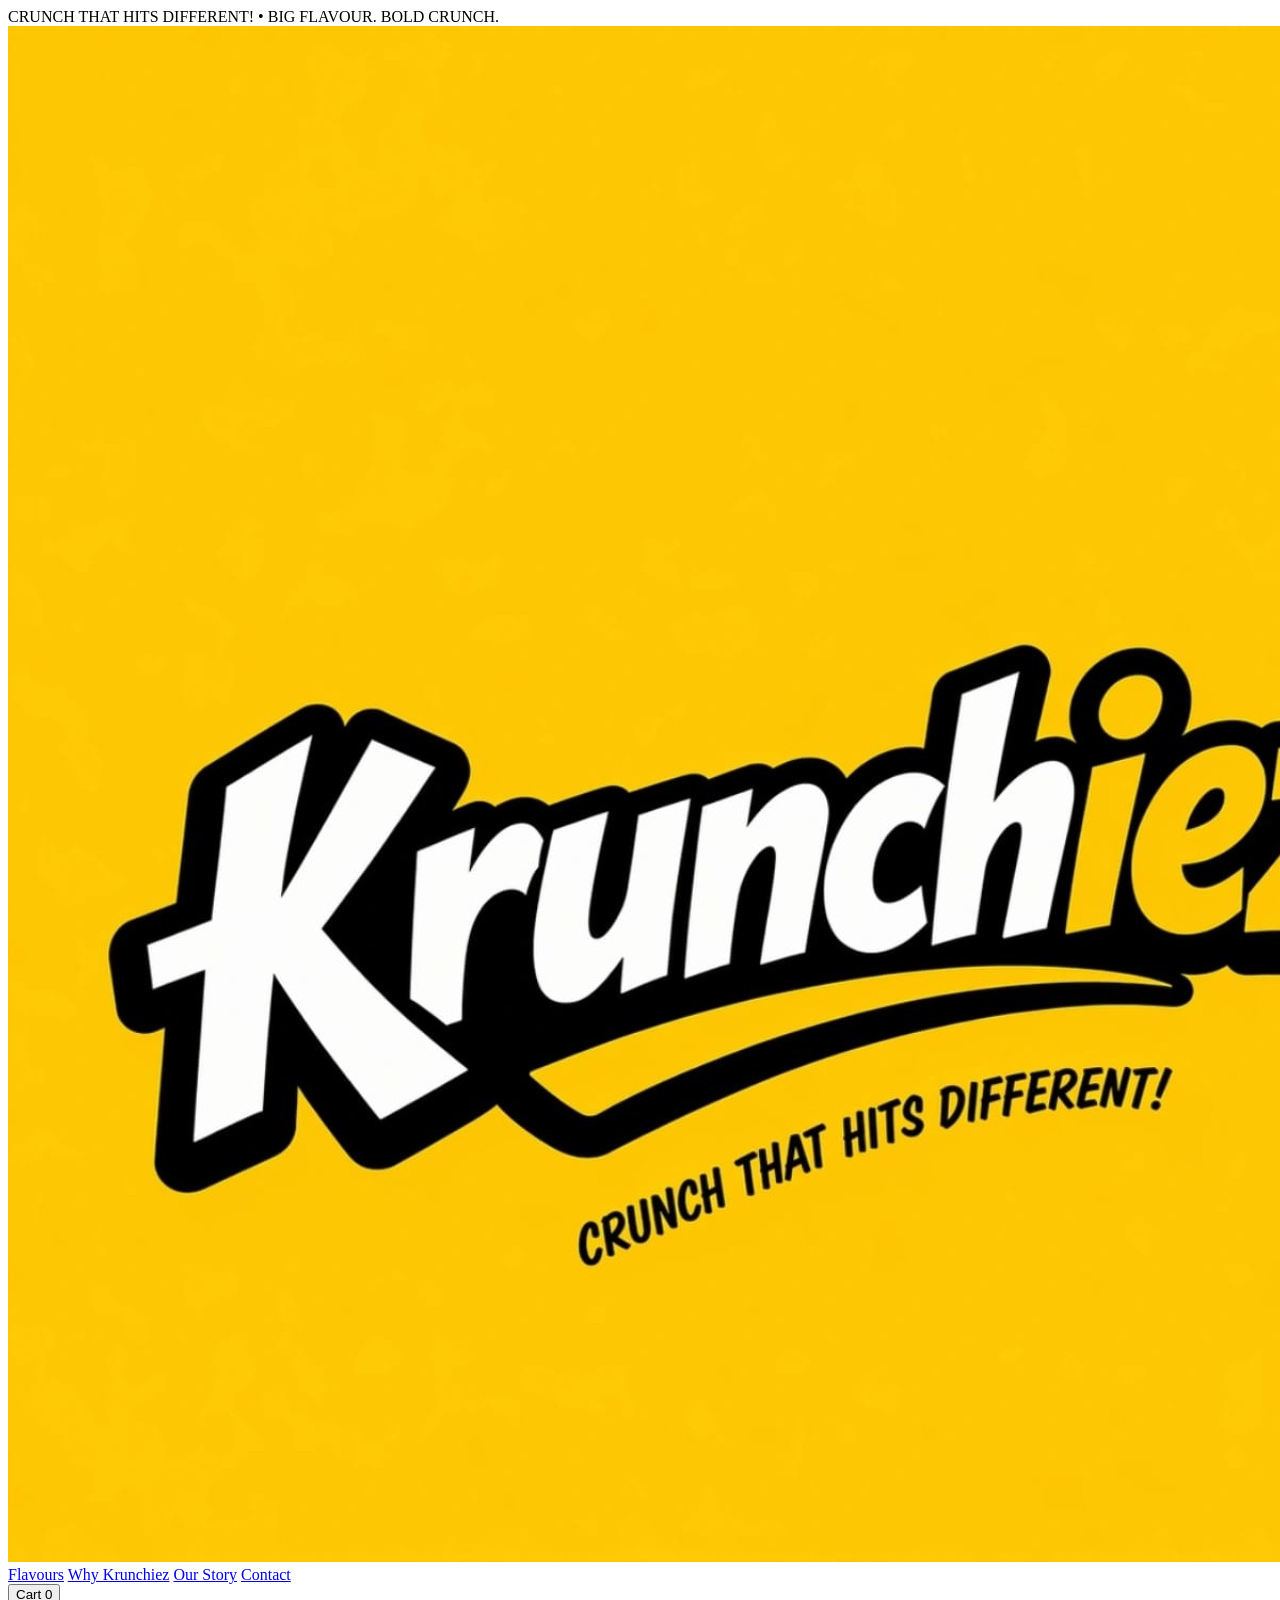
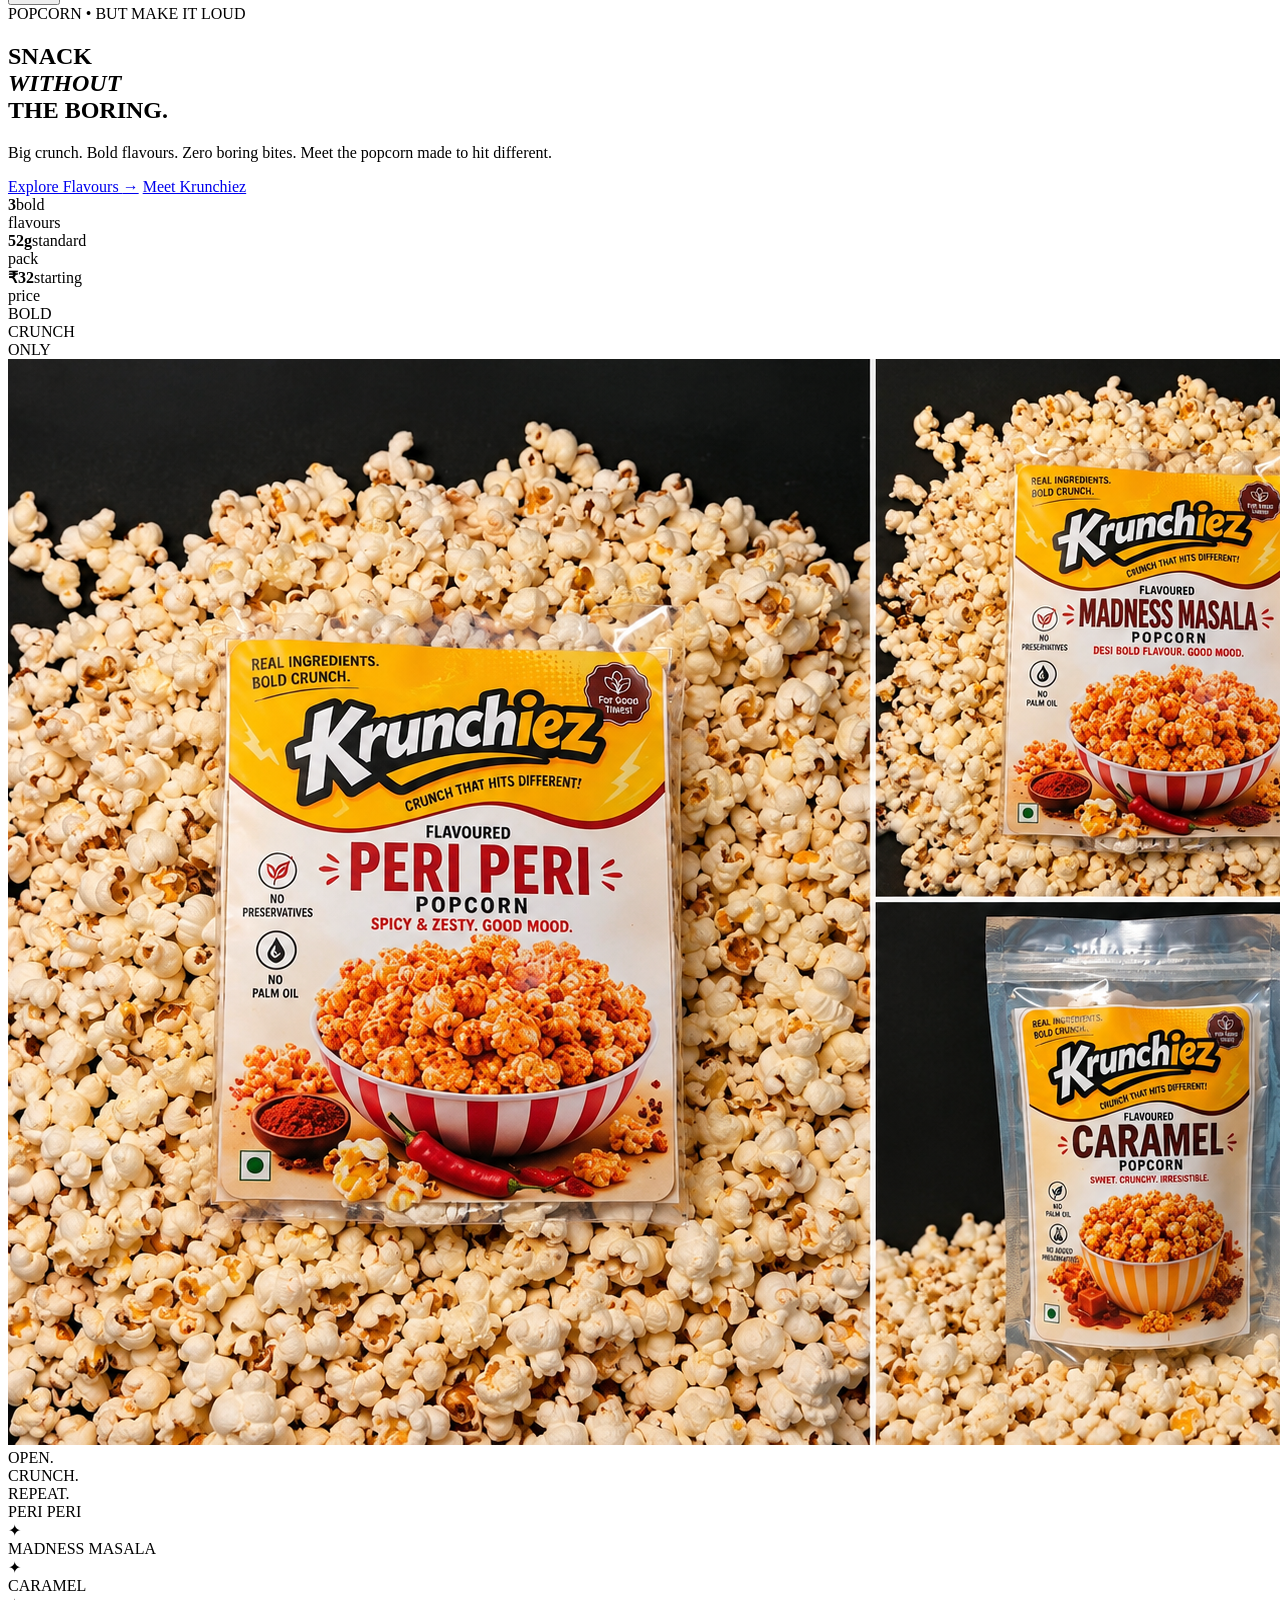
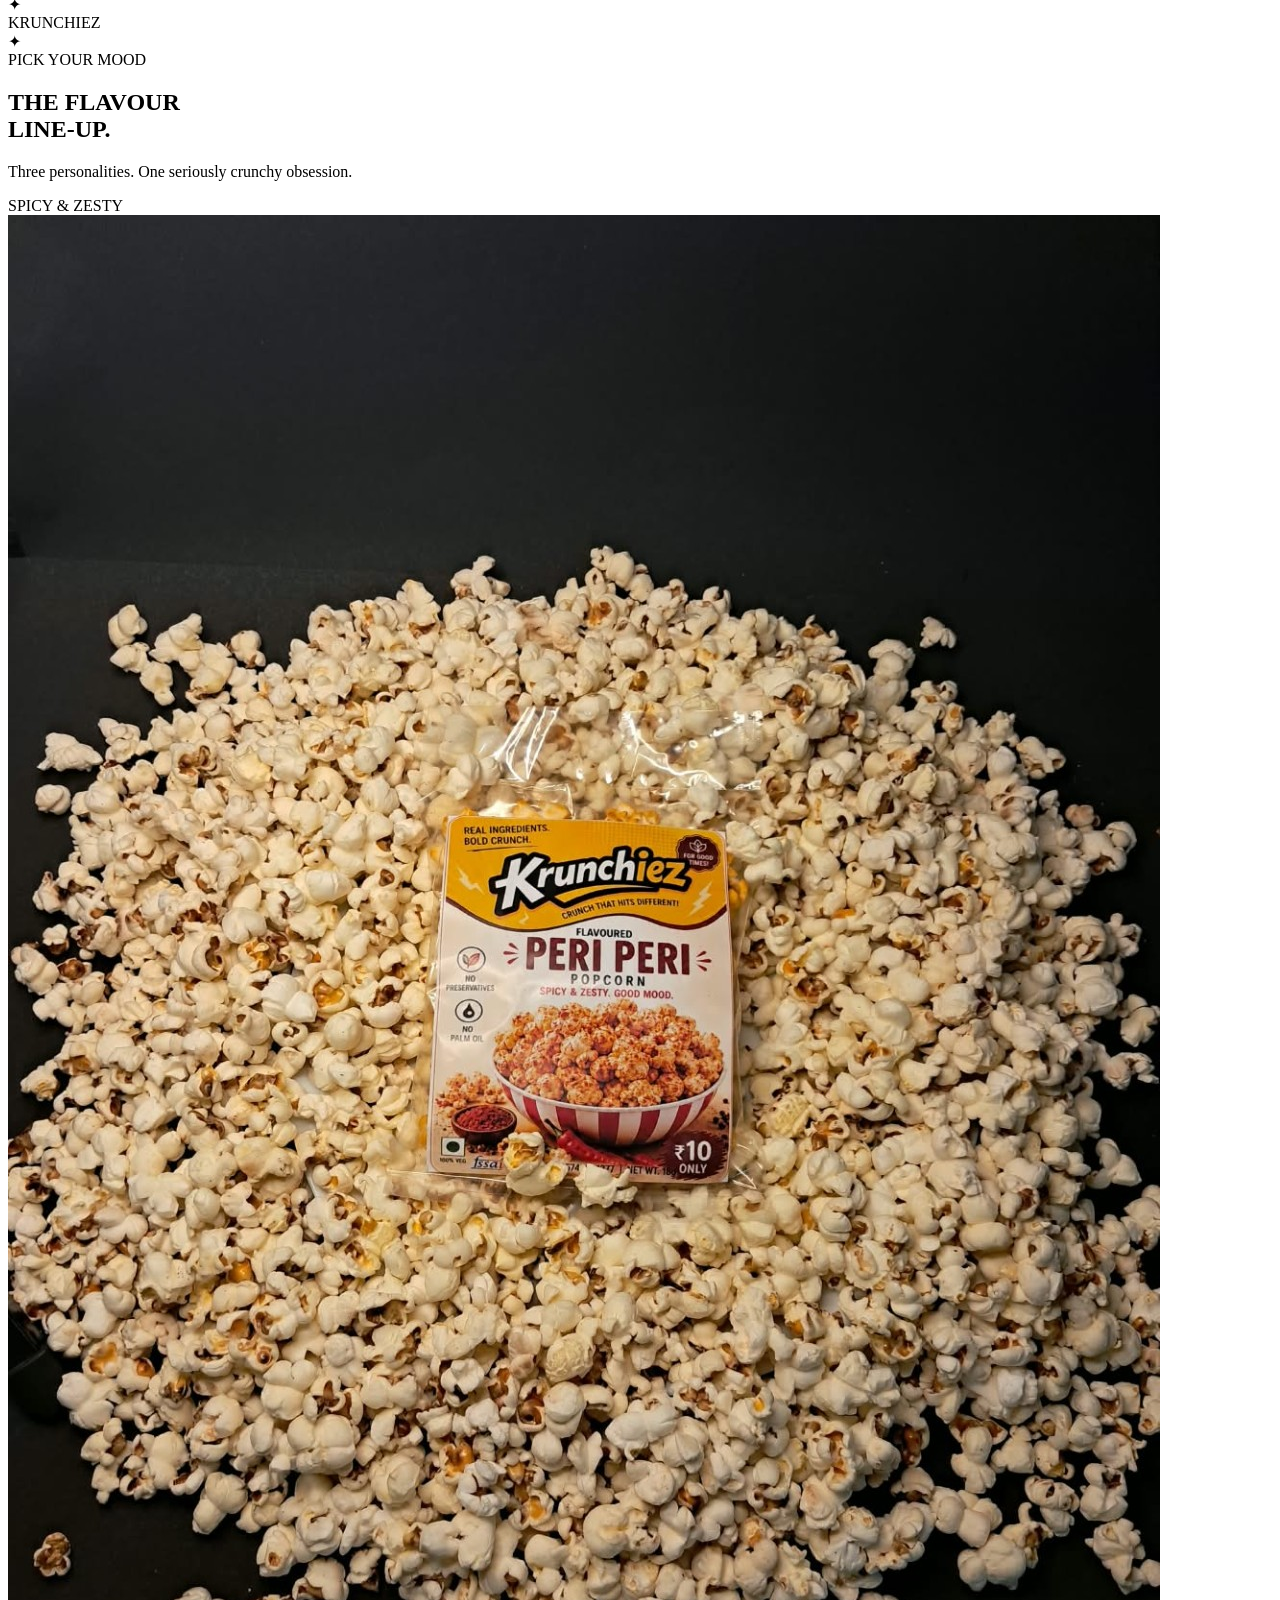
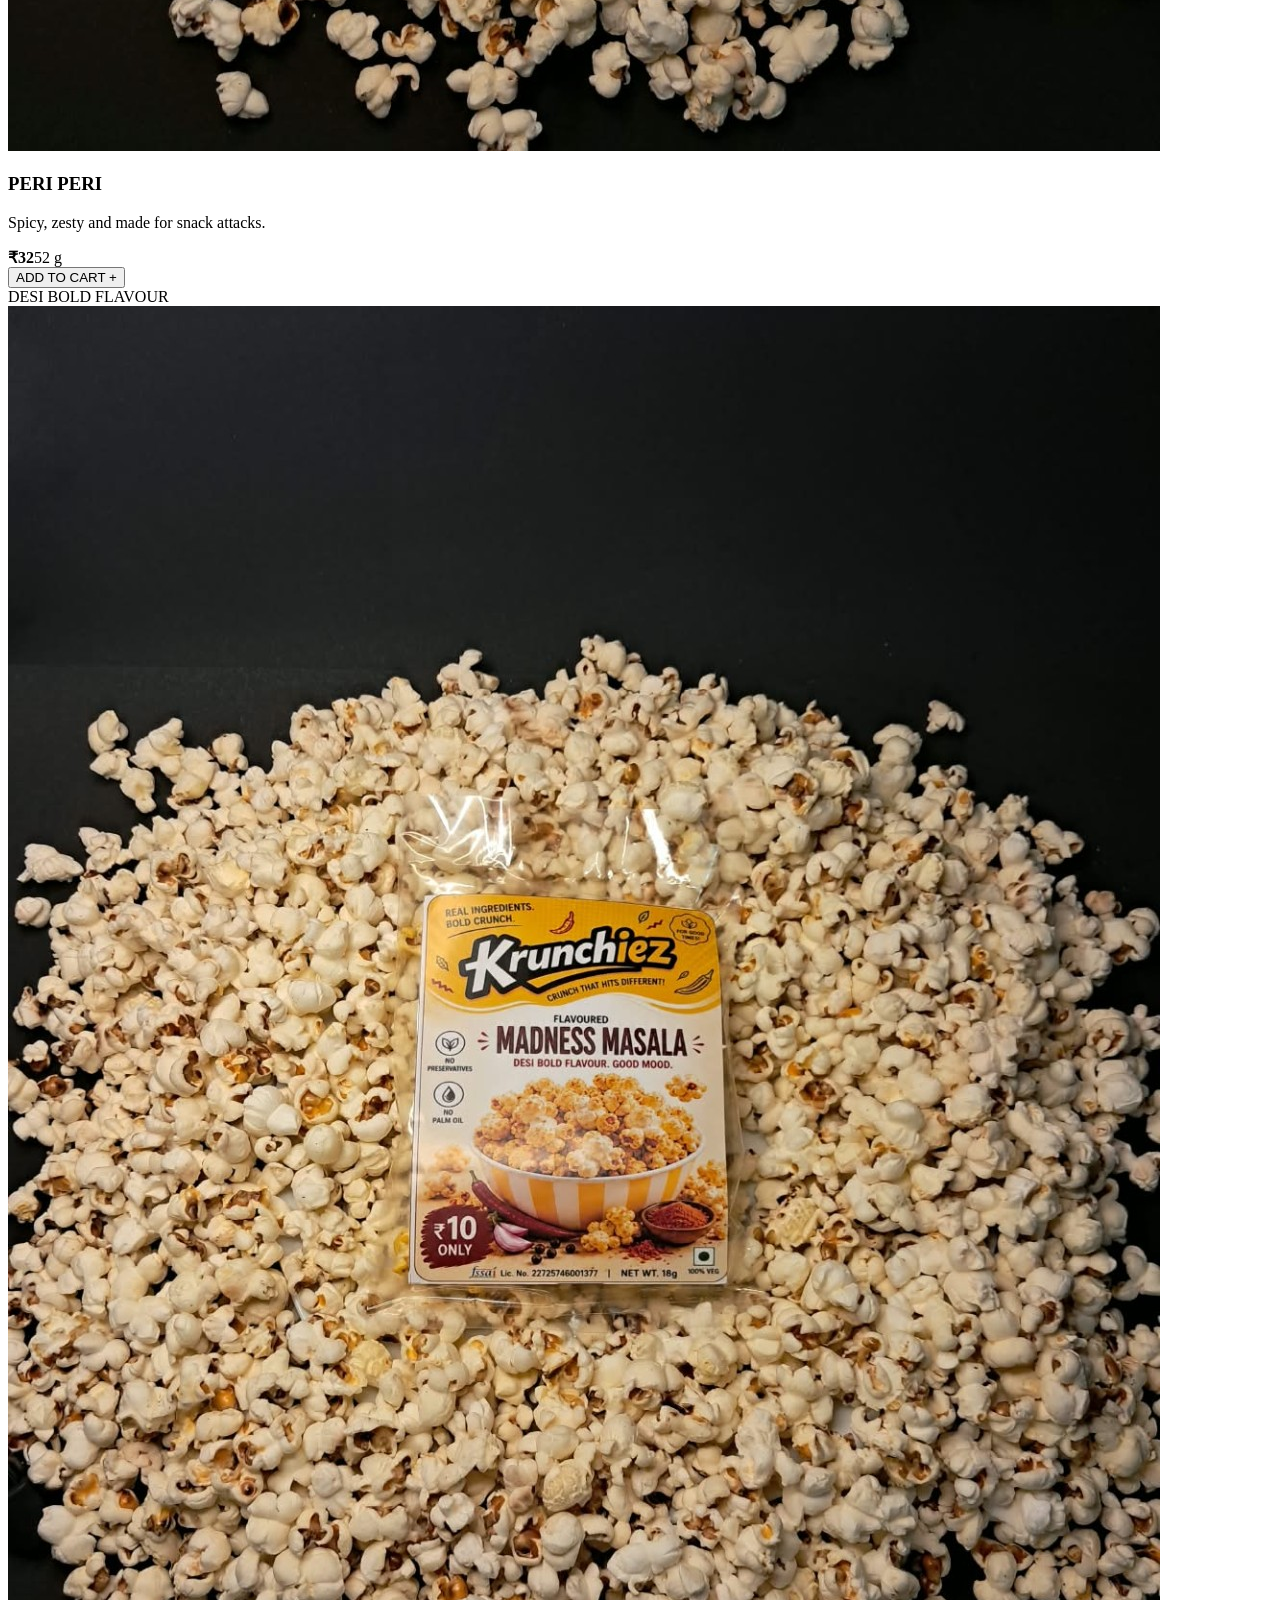
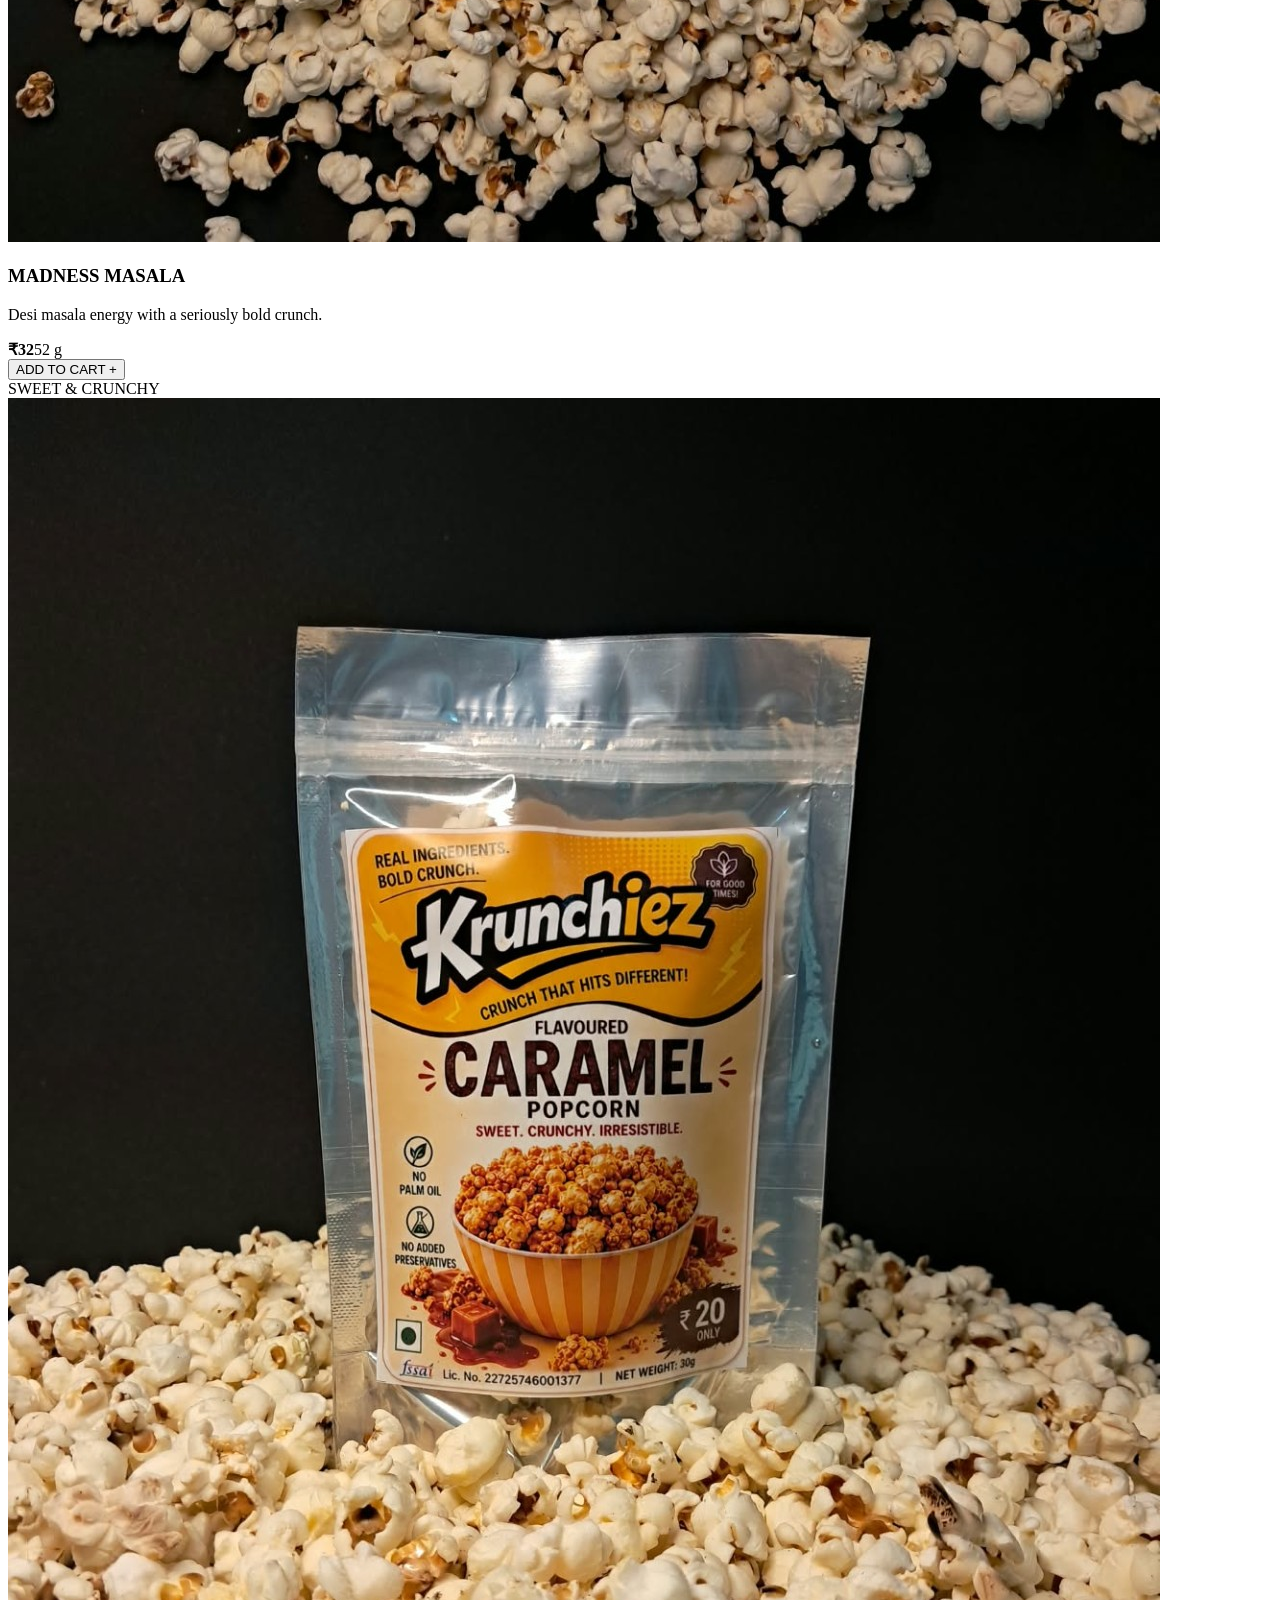
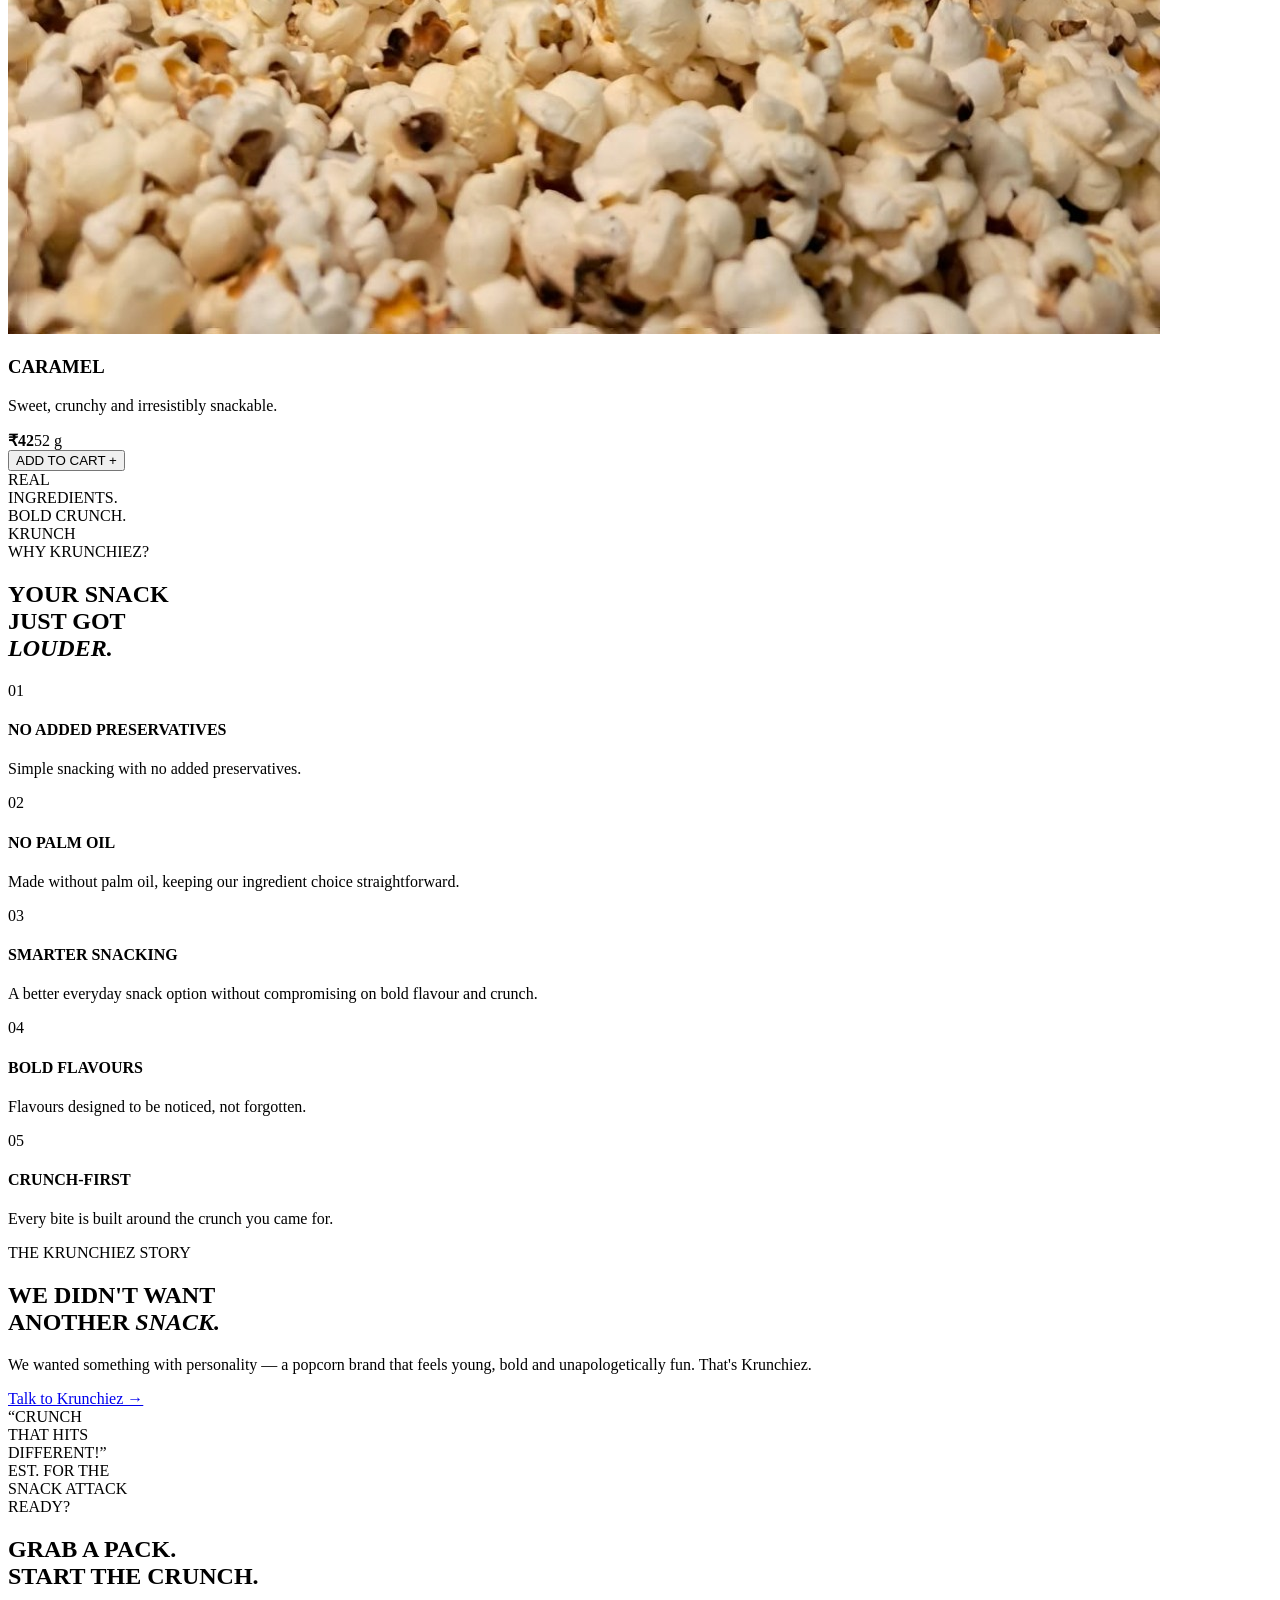
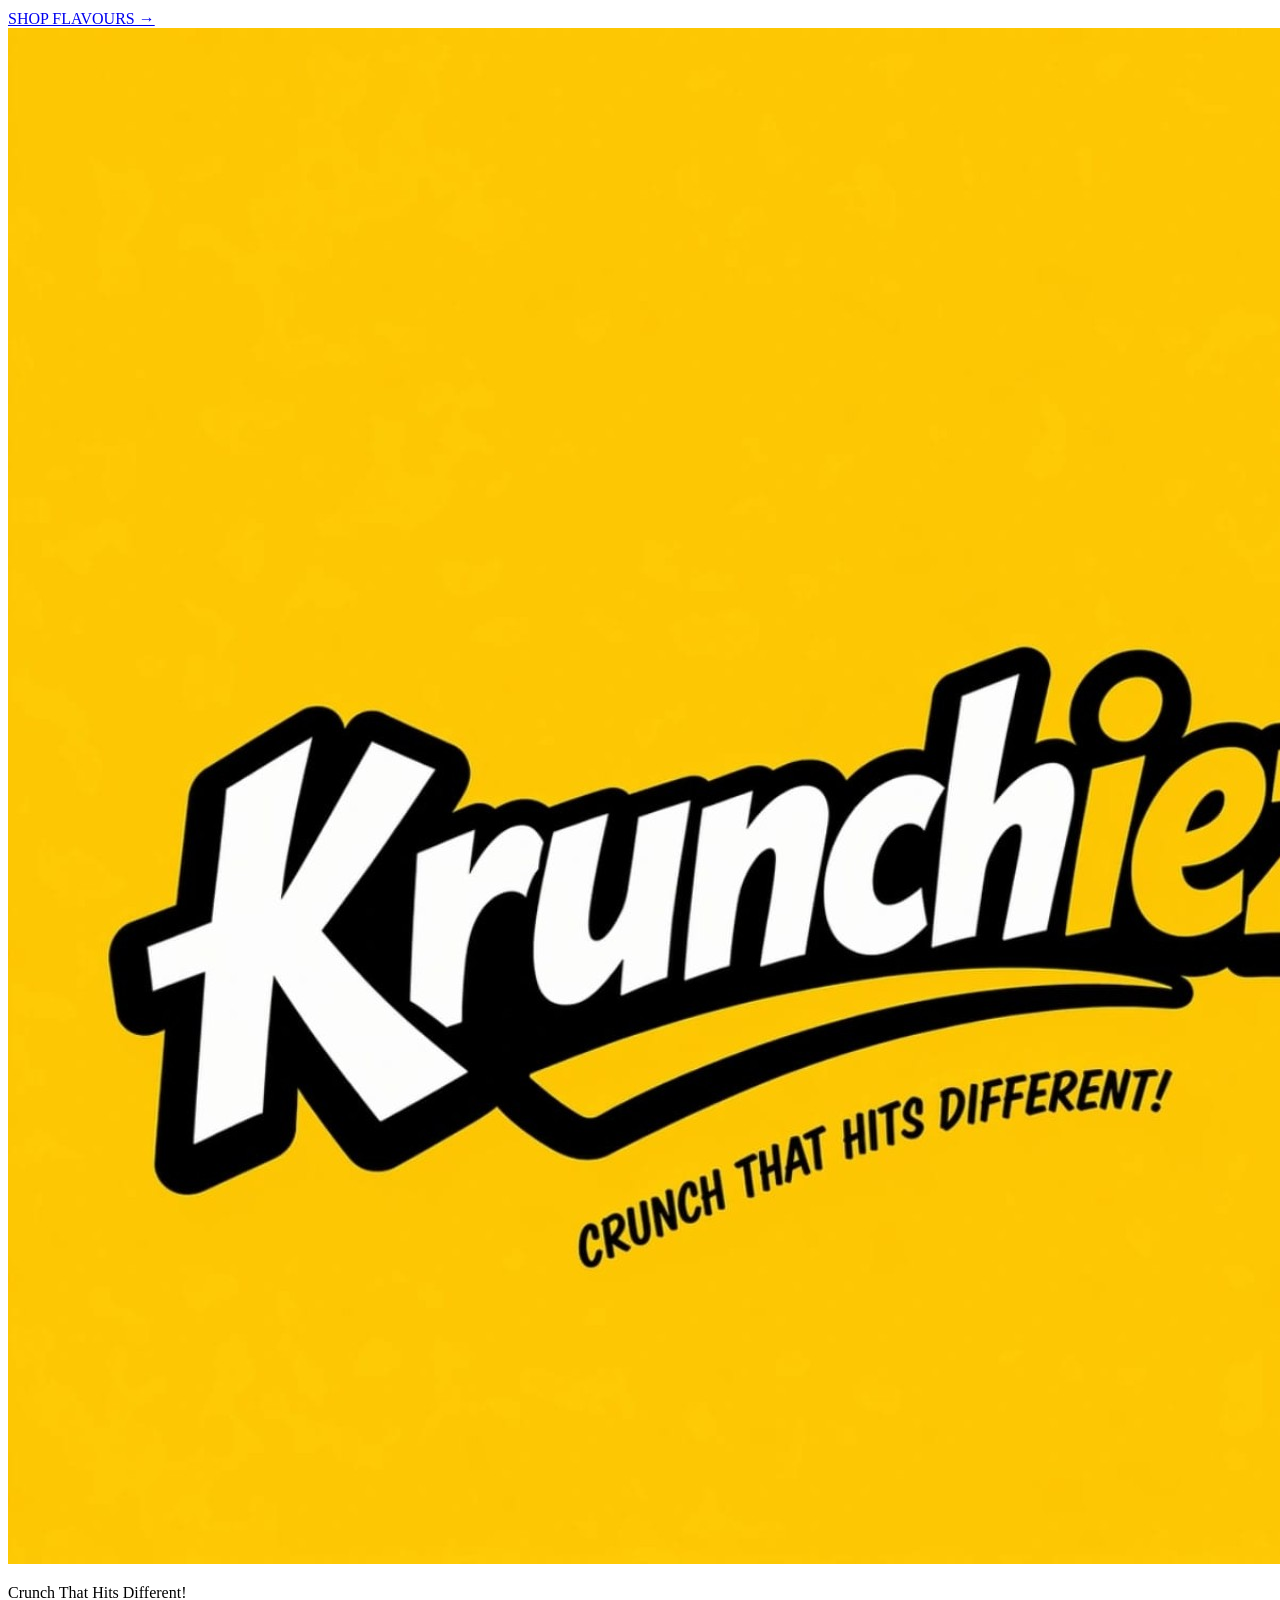
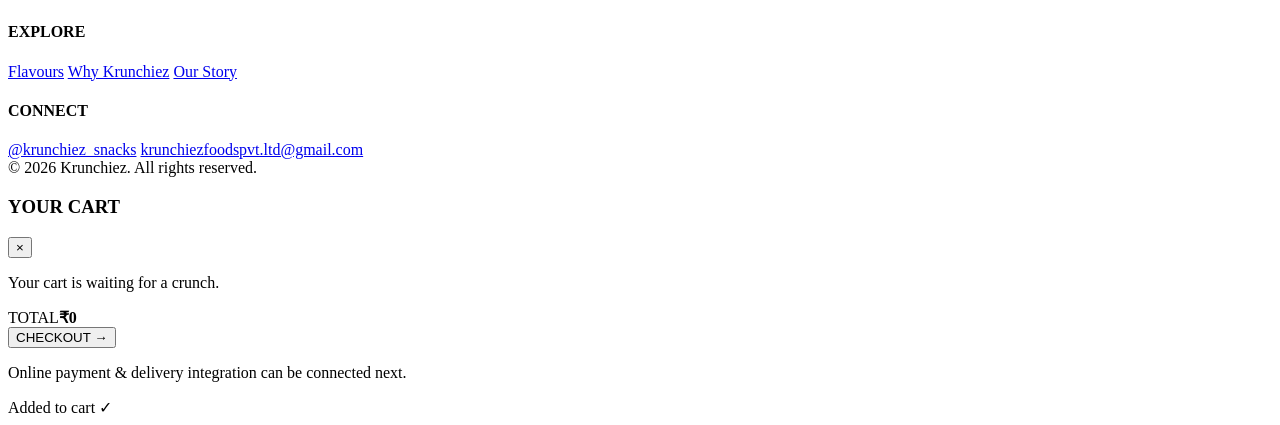
==== commit c9bcb974: "Rename index (3).html to index.html" ====
--- a/index.html
+++ b/index.html
@@ -1 +1,161 @@
-<!doctype html><html lang="en"><head><meta charset="utf-8"><meta name="viewport" content="width=device-width,initial-scale=1.0"><meta name="description" content="Krunchiez — Crunch That Hits Different! Bold popcorn in Peri Peri, Madness Masala and Caramel."><title>Krunchiez | Crunch That Hits Different!</title><link rel="preconnect" href="https://fonts.googleapis.com"><link rel="preconnect" href="https://fonts.gstatic.com" crossorigin><link href="https://fonts.googleapis.com/css2?family=Bebas+Neue&family=DM+Sans:wght@400;500;600;700;800&display=swap" rel="stylesheet"><link rel="stylesheet" href="./style.css"><script src="./script.js" defer></script></head><body><div class="topbar">CRUNCH THAT HITS DIFFERENT! <span>•</span> BIG FLAVOUR. BOLD CRUNCH.</div><header class="nav"><a class="brand" href="index.html"><img alt="Krunchiez logo" src="./assets/logo.jpg"></a><nav><a href="index.html">Home</a><a href="shop.html">Shop</a><a href="why.html">Why Krunchiez</a><a href="story.html">Our Story</a><a href="contact.html">Contact</a></nav><button class="cart-btn" id="openCart">Cart <span id="cartCount">0</span></button></header><main><section class="hero"><div class="hero-copy"><div class="eyebrow">POPCORN • BUT MAKE IT LOUD</div><h1>SNACK<br><em>WITHOUT</em><br>THE BORING.</h1><p>Big crunch. Bold flavours. Zero boring bites. Meet the popcorn made to hit different.</p><div class="hero-actions"><a class="btn btn-dark" href="shop.html">Explore Flavours <span>→</span></a><a class="text-link" href="story.html">Meet Krunchiez</a></div><div class="mini-proof"><div><strong>3</strong><span>bold<br>flavours</span></div><div><strong>52g</strong><span>standard<br>pack</span></div><div><strong>₹32</strong><span>starting<br>price</span></div></div></div><div class="hero-art"><div class="burst">BOLD<br>CRUNCH<br>ONLY</div><img alt="Krunchiez popcorn products" src="./assets/hero.png"><div class="floating-note">OPEN.<br>CRUNCH.<br>REPEAT.</div></div></section><section class="ticker"><div>PERI PERI</div><div>✦</div><div>MADNESS MASALA</div><div>✦</div><div>CARAMEL</div><div>✦</div><div>KRUNCHIEZ</div><div>✦</div></section><section class="products section"><div class="section-head"><div><div class="eyebrow">PICK YOUR MOOD</div><h2>THE FLAVOUR<br>LINE-UP.</h2></div><p>Three personalities. One seriously crunchy obsession.</p></div><div class="product-grid"><article class="product-card peri"><div class="flavour-tag">SPICY & ZESTY</div><a class="product-image" href="product.html?product=peri-peri"><img alt="Krunchiez Peri Peri popcorn" src="./assets/peri-peri.jpg"></a><div class="product-info"><h3>PERI PERI</h3><p>Spicy, zesty and made for snack attacks.</p><div class="product-bottom"><strong>₹32</strong><span>52 g</span></div><button class="add-btn" data-name="Peri Peri" data-price="32" data-weight="52 g">ADD TO CART +</button></div></article><article class="product-card masala"><div class="flavour-tag">DESI BOLD FLAVOUR</div><a class="product-image" href="product.html?product=madness-masala"><img alt="Krunchiez Madness Masala popcorn" src="./assets/madness-masala.jpg"></a><div class="product-info"><h3>MADNESS MASALA</h3><p>Desi masala energy with a seriously bold crunch.</p><div class="product-bottom"><strong>₹32</strong><span>52 g</span></div><button class="add-btn" data-name="Madness Masala" data-price="32" data-weight="52 g">ADD TO CART +</button></div></article><article class="product-card caramel"><div class="flavour-tag">SWEET & CRUNCHY</div><a class="product-image" href="product.html?product=caramel"><img alt="Krunchiez Caramel popcorn" src="./assets/caramel.jpg"></a><div class="product-info"><h3>CARAMEL</h3><p>Sweet, crunchy and irresistibly snackable.</p><div class="product-bottom"><strong>₹42</strong><span>52 g</span></div><button class="add-btn" data-name="Caramel" data-price="42" data-weight="52 g">ADD TO CART +</button></div></article></div></section><section class="why section"><div class="why-visual"><div class="stamp">REAL<br>INGREDIENTS.<br>BOLD CRUNCH.</div><div class="big-word">KRUNCH</div></div><div class="why-copy"><div class="eyebrow">WHY KRUNCHIEZ?</div><h2>YOUR SNACK<br>JUST GOT<br><em>LOUDER.</em></h2><div class="feature"><span>01</span><div><h4>NO ADDED PRESERVATIVES</h4><p>Simple snacking with no added preservatives.</p></div></div><div class="feature"><span>02</span><div><h4>NO PALM OIL</h4><p>Made without palm oil, keeping our ingredient choice straightforward.</p></div></div><div class="feature"><span>03</span><div><h4>SMARTER SNACKING</h4><p>A better everyday snack option without compromising on bold flavour and crunch.</p></div></div></div></section><section class="cta"><div><div class="eyebrow">READY?</div><h2>GRAB A PACK.<br>START THE CRUNCH.</h2></div><a class="btn btn-light" href="shop.html">SHOP FLAVOURS →</a></section></main><footer><div class="footer-brand"><img alt="Krunchiez" src="./assets/logo.jpg"><p>Crunch That Hits Different!</p></div><div><h4>EXPLORE</h4><a href="shop.html">Flavours</a><a href="why.html">Why Krunchiez</a><a href="story.html">Our Story</a><a href="contact.html">Contact</a></div><div><h4>CONNECT</h4><a href="https://instagram.com/krunchiez_snacks" rel="noopener" target="_blank">@krunchiez_snacks</a><a href="mailto:krunchiezfoodspvt.ltd@gmail.com">krunchiezfoodspvt.ltd@gmail.com</a></div><div class="footer-bottom">© 2026 Krunchiez. All rights reserved.</div></footer><aside class="cart-panel" id="cartPanel"><div class="cart-head"><h3>YOUR CART</h3><button id="closeCart">×</button></div><div class="cart-items" id="cartItems"><p class="empty">Your cart is waiting for a crunch.</p></div><div class="cart-total"><span>TOTAL</span><strong id="cartTotal">₹0</strong></div><button class="checkout-btn" id="checkoutBtn">CHECKOUT →</button><p class="checkout-note">Secure checkout and delivery details come next.</p></aside><div class="overlay" id="overlay"></div><div class="toast" id="toast">Added to cart ✓</div></body></html>+<!DOCTYPE html>
+
+<html lang="en">
+<head>
+<meta charset="utf-8"/>
+<meta content="width=device-width, initial-scale=1.0" name="viewport"/>
+<meta content="Krunchiez — Crunch That Hits Different! Bold, crunchy popcorn in Peri Peri, Madness Masala and Caramel." name="description"/>
+<title>Krunchiez | Crunch That Hits Different!</title>
+<link href="https://fonts.googleapis.com" rel="preconnect"/>
+<link crossorigin="" href="https://fonts.gstatic.com" rel="preconnect"/>
+<link href="https://fonts.googleapis.com/css2?family=Bebas+Neue&amp;family=DM+Sans:wght@400;500;600;700;800&amp;display=swap" rel="stylesheet"/>
+<link rel="stylesheet" href="./style.css">
+<script src="./script.js" defer></script>
+
+</head>
+<body>
+<div class="topbar">CRUNCH THAT HITS DIFFERENT! <span>•</span> BIG FLAVOUR. BOLD CRUNCH.</div>
+<header class="nav">
+<a class="brand" href="#home">
+<img alt="Krunchiez logo" src="./assets/logo.jpg"/>
+</a>
+<nav>
+<a href="#products">Flavours</a>
+<a href="#why">Why Krunchiez</a>
+<a href="#story">Our Story</a>
+<a href="#contact">Contact</a>
+</nav>
+<button class="cart-btn" id="openCart">Cart <span id="cartCount">0</span></button>
+</header>
+<main id="home">
+<section class="hero">
+<div class="hero-copy">
+<div class="eyebrow">POPCORN • BUT MAKE IT LOUD</div>
+<h1>SNACK<br/><em>WITHOUT</em><br/>THE BORING.</h1>
+<p>Big crunch. Bold flavours. Zero boring bites. Meet the popcorn made to hit different.</p>
+<div class="hero-actions">
+<a class="btn btn-dark" href="#products">Explore Flavours <span>→</span></a>
+<a class="text-link" href="#story">Meet Krunchiez</a>
+</div>
+<div class="mini-proof">
+<div><strong>3</strong><span>bold<br/>flavours</span></div>
+<div><strong>52g</strong><span>standard<br/>pack</span></div>
+<div><strong>₹32</strong><span>starting<br/>price</span></div>
+</div>
+</div>
+<div class="hero-art">
+<div class="burst">BOLD<br/>CRUNCH<br/>ONLY</div>
+<img alt="Krunchiez popcorn products" src="./assets/hero.png"/>
+<div class="floating-note">OPEN.<br/>CRUNCH.<br/>REPEAT.</div>
+</div>
+</section>
+<section class="ticker">
+<div>PERI PERI</div><div>✦</div><div>MADNESS MASALA</div><div>✦</div><div>CARAMEL</div><div>✦</div><div>KRUNCHIEZ</div><div>✦</div>
+</section>
+<section class="products section" id="products">
+<div class="section-head">
+<div>
+<div class="eyebrow">PICK YOUR MOOD</div>
+<h2>THE FLAVOUR<br/>LINE-UP.</h2>
+</div>
+<p>Three personalities. One seriously crunchy obsession.</p>
+</div>
+<div class="product-grid">
+<article class="product-card peri">
+<div class="flavour-tag">SPICY &amp; ZESTY</div>
+<div class="product-image"><img alt="Krunchiez Peri Peri popcorn" src="./assets/peri-peri.jpg"/></div>
+<div class="product-info">
+<h3>PERI PERI</h3>
+<p>Spicy, zesty and made for snack attacks.</p>
+<div class="product-bottom"><strong>₹32</strong><span>52 g</span></div>
+<button class="add-btn" data-name="Peri Peri" data-price="32" data-weight="52 g">ADD TO CART +</button>
+</div>
+</article>
+<article class="product-card masala">
+<div class="flavour-tag">DESI BOLD FLAVOUR</div>
+<div class="product-image"><img alt="Krunchiez Madness Masala popcorn" src="./assets/madness-masala.jpg"/></div>
+<div class="product-info">
+<h3>MADNESS MASALA</h3>
+<p>Desi masala energy with a seriously bold crunch.</p>
+<div class="product-bottom"><strong>₹32</strong><span>52 g</span></div>
+<button class="add-btn" data-name="Madness Masala" data-price="32" data-weight="52 g">ADD TO CART +</button>
+</div>
+</article>
+<article class="product-card caramel">
+<div class="flavour-tag">SWEET &amp; CRUNCHY</div>
+<div class="product-image"><img alt="Krunchiez Caramel popcorn" src="./assets/caramel.jpg"/></div>
+<div class="product-info">
+<h3>CARAMEL</h3>
+<p>Sweet, crunchy and irresistibly snackable.</p>
+<div class="product-bottom"><strong>₹42</strong><span>52 g</span></div>
+<button class="add-btn" data-name="Caramel" data-price="42" data-weight="52 g">ADD TO CART +</button>
+</div>
+</article>
+</div>
+</section>
+<section class="why section" id="why">
+<div class="why-visual">
+<div class="stamp">REAL<br/>INGREDIENTS.<br/>BOLD CRUNCH.</div>
+<div class="big-word">KRUNCH</div>
+</div>
+<div class="why-copy">
+<div class="eyebrow">WHY KRUNCHIEZ?</div>
+<h2>YOUR SNACK<br/>JUST GOT<br/><em>LOUDER.</em></h2>
+<div class="feature"><span>01</span><div><h4>NO ADDED PRESERVATIVES</h4><p>Simple snacking with no added preservatives.</p></div></div>
+<div class="feature"><span>02</span><div><h4>NO PALM OIL</h4><p>Made without palm oil, keeping our ingredient choice straightforward.</p></div></div>
+<div class="feature"><span>03</span><div><h4>SMARTER SNACKING</h4><p>A better everyday snack option without compromising on bold flavour and crunch.</p></div></div>
+<div class="feature"><span>04</span><div><h4>BOLD FLAVOURS</h4><p>Flavours designed to be noticed, not forgotten.</p></div></div>
+<div class="feature"><span>05</span><div><h4>CRUNCH-FIRST</h4><p>Every bite is built around the crunch you came for.</p></div></div>
+</div>
+</section>
+<section class="story section" id="story">
+<div class="story-card">
+<div class="eyebrow">THE KRUNCHIEZ STORY</div>
+<h2>WE DIDN'T WANT<br/>ANOTHER <em>SNACK.</em></h2>
+<p>We wanted something with personality — a popcorn brand that feels young, bold and unapologetically fun. That's Krunchiez.</p>
+<a class="btn btn-yellow" href="mailto:krunchiezfoodspvt.ltd@gmail.com">Talk to Krunchiez →</a>
+</div>
+<div class="story-side">
+<div class="quote">“CRUNCH<br/>THAT HITS<br/>DIFFERENT!”</div>
+<div class="scribble">EST. FOR THE<br/>SNACK ATTACK</div>
+</div>
+</section>
+<section class="cta">
+<div>
+<div class="eyebrow">READY?</div>
+<h2>GRAB A PACK.<br/>START THE CRUNCH.</h2>
+</div>
+<a class="btn btn-light" href="#products">SHOP FLAVOURS →</a>
+</section>
+</main>
+<footer id="contact">
+<div class="footer-brand">
+<img alt="Krunchiez" src="./assets/logo.jpg"/>
+<p>Crunch That Hits Different!</p>
+</div>
+<div>
+<h4>EXPLORE</h4>
+<a href="#products">Flavours</a>
+<a href="#why">Why Krunchiez</a>
+<a href="#story">Our Story</a>
+</div>
+<div>
+<h4>CONNECT</h4>
+<a href="https://instagram.com/krunchiez_snacks" rel="noopener" target="_blank">@krunchiez_snacks</a>
+<a href="mailto:krunchiezfoodspvt.ltd@gmail.com">krunchiezfoodspvt.ltd@gmail.com</a>
+</div>
+<div class="footer-bottom">© 2026 Krunchiez. All rights reserved.</div>
+</footer>
+<aside class="cart-panel" id="cartPanel">
+<div class="cart-head"><h3>YOUR CART</h3><button id="closeCart">×</button></div>
+<div class="cart-items" id="cartItems"><p class="empty">Your cart is waiting for a crunch.</p></div>
+<div class="cart-total"><span>TOTAL</span><strong id="cartTotal">₹0</strong></div>
+<button class="checkout-btn" id="checkoutBtn">CHECKOUT →</button>
+<p class="checkout-note">Online payment &amp; delivery integration can be connected next.</p>
+</aside>
+<div class="overlay" id="overlay"></div>
+<div class="toast" id="toast">Added to cart ✓</div>
+
+<script src="./script.js?v=3"></script>
+</body>
+</html>
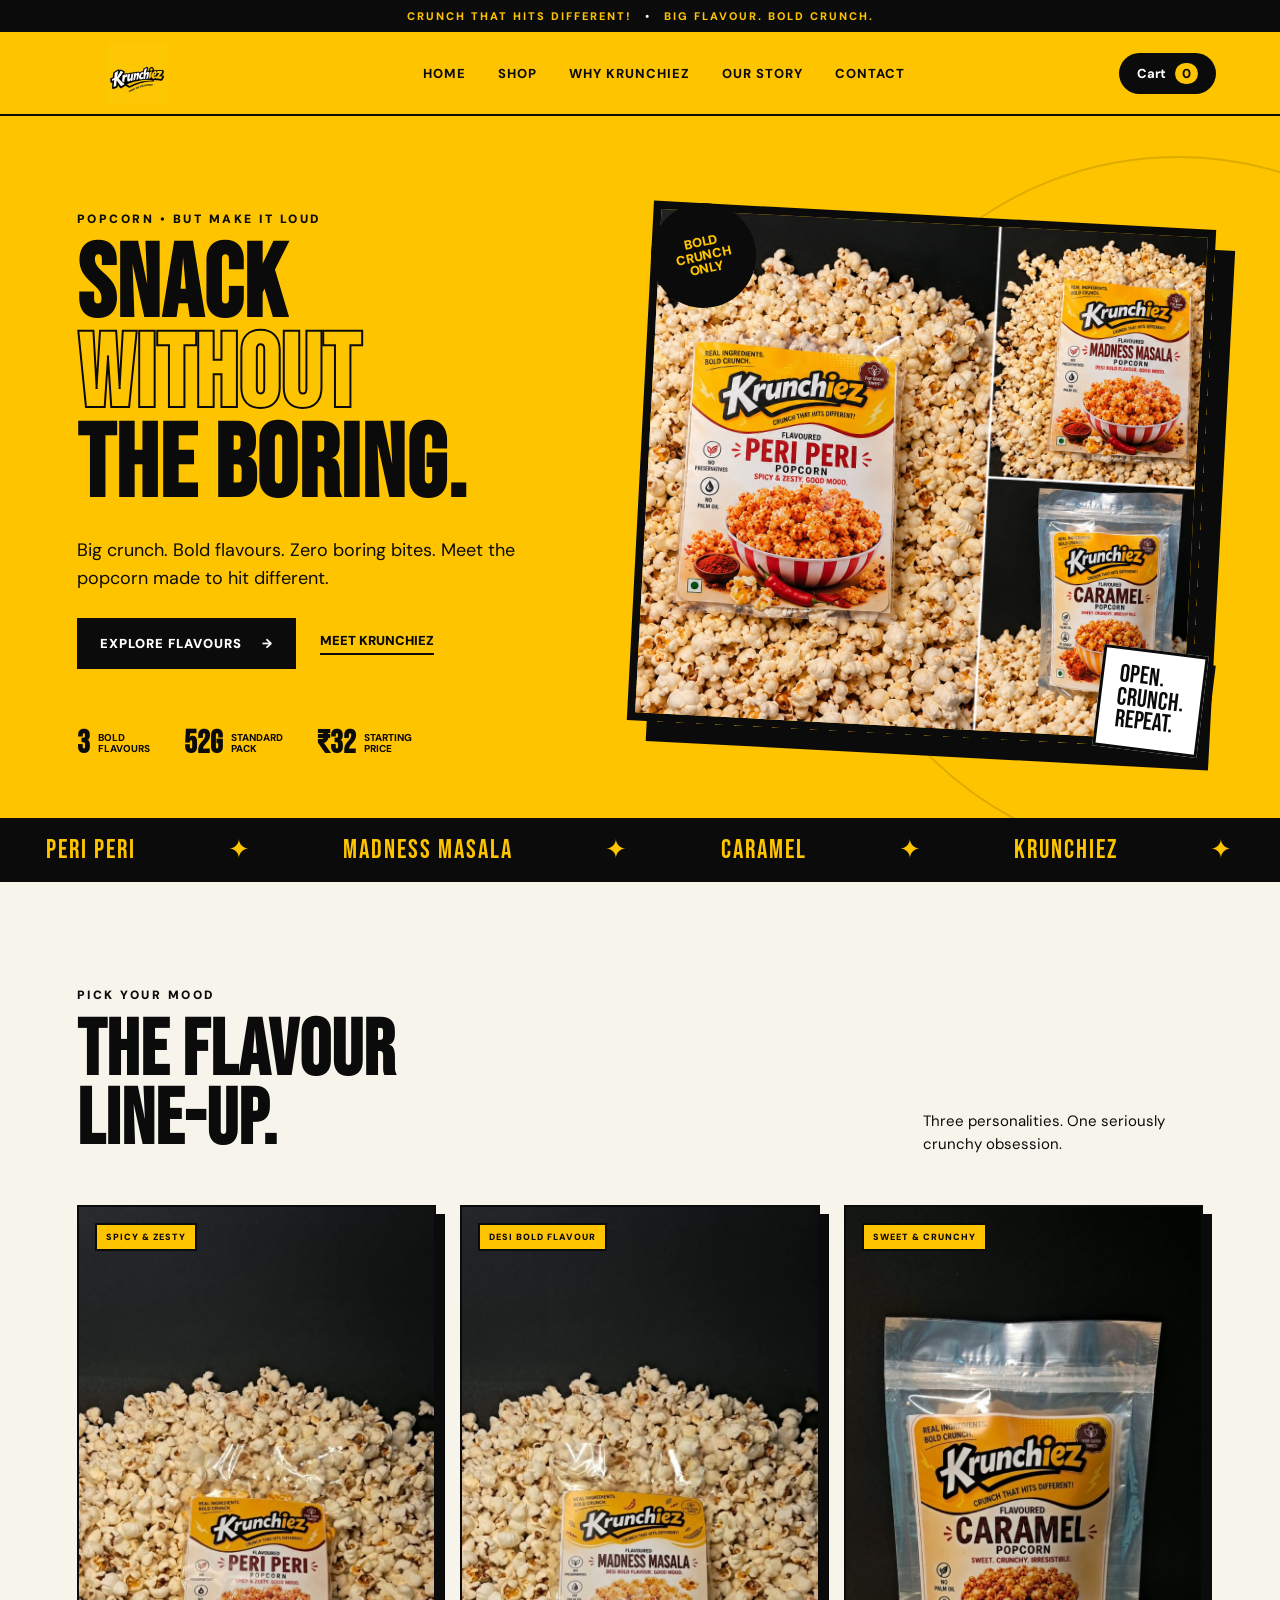
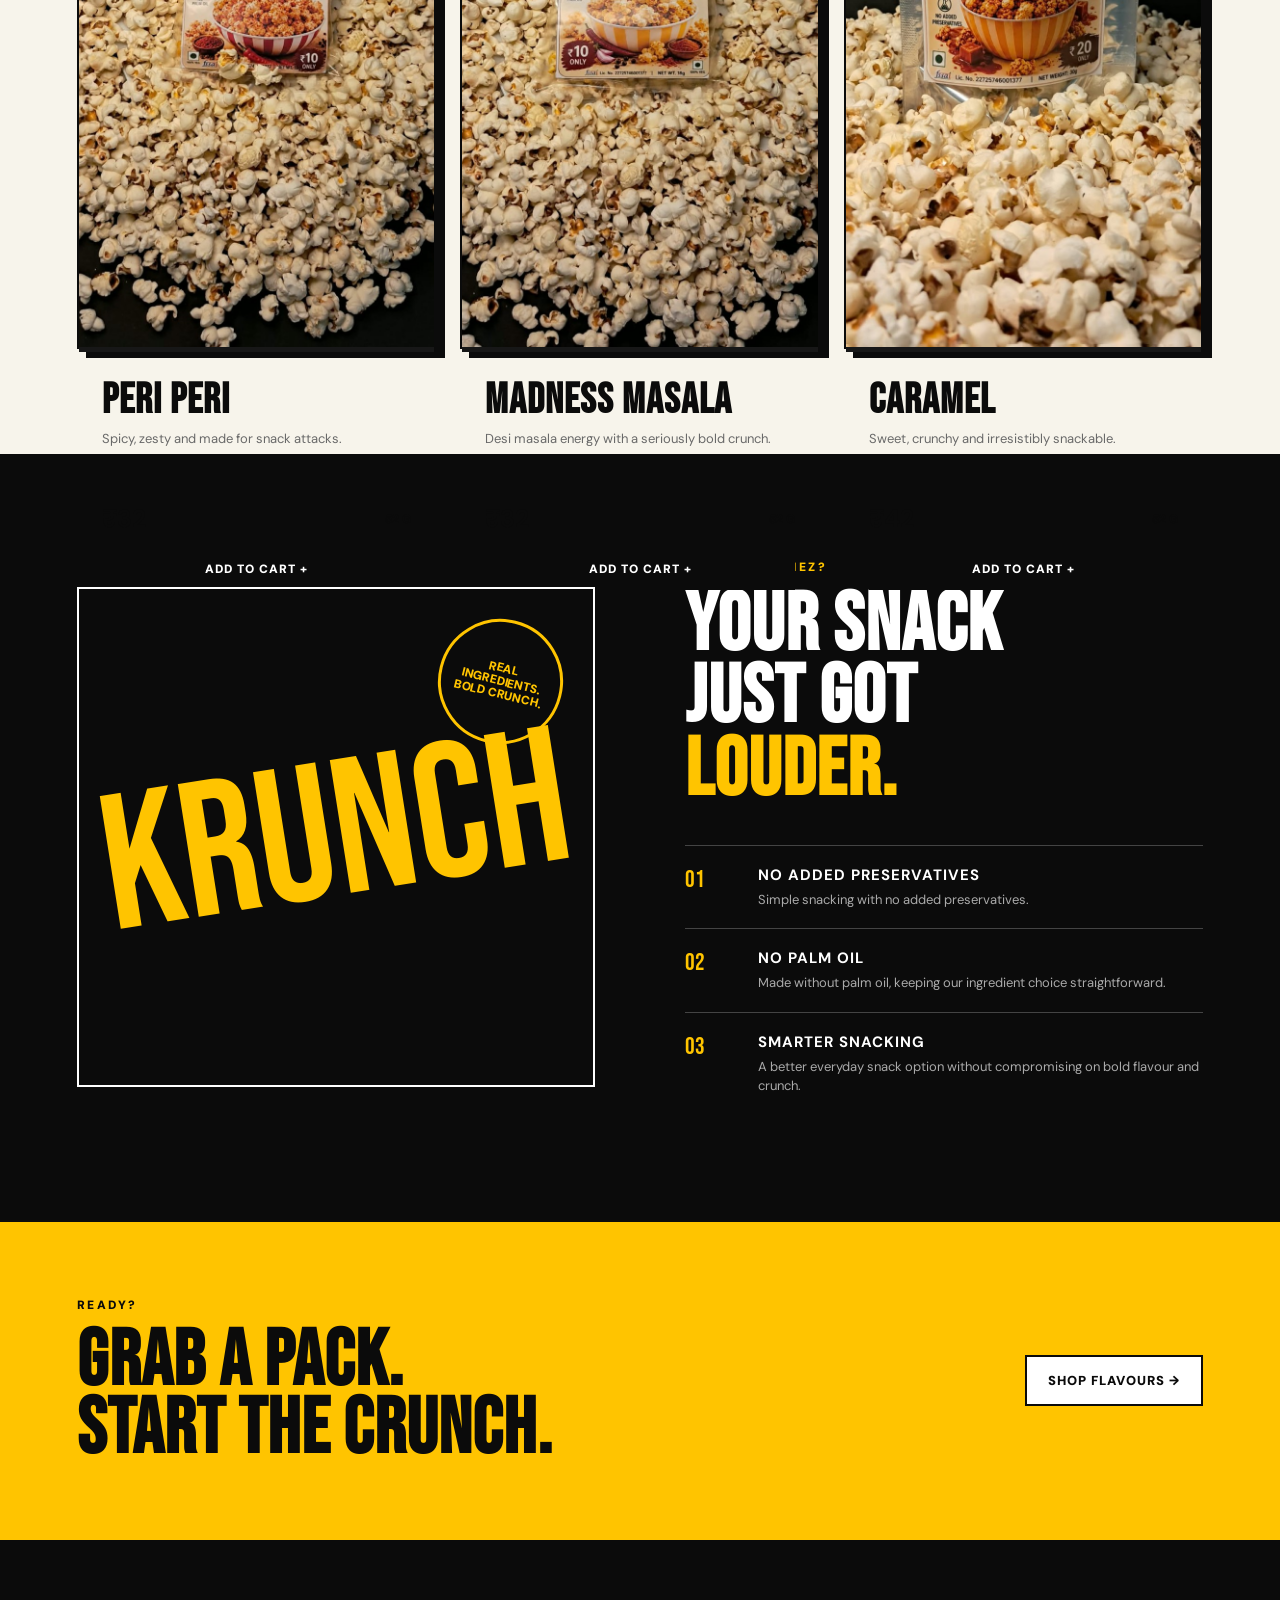
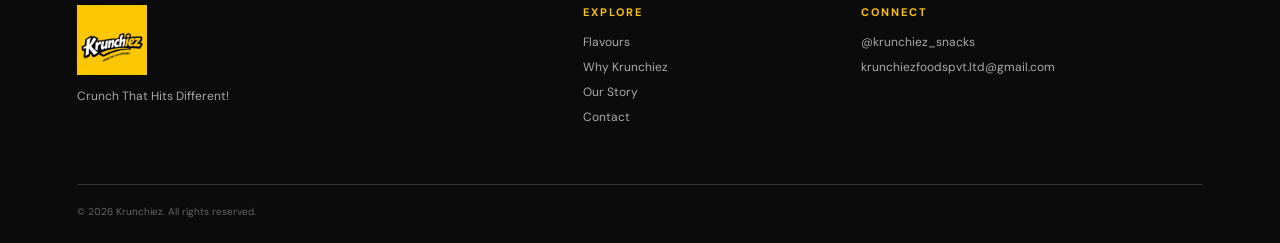
==== commit 0d6f0fcc: "Add files via upload" ====
--- a/index.html
+++ b/index.html
@@ -1,161 +1 @@
-<!DOCTYPE html>
-
-<html lang="en">
-<head>
-<meta charset="utf-8"/>
-<meta content="width=device-width, initial-scale=1.0" name="viewport"/>
-<meta content="Krunchiez — Crunch That Hits Different! Bold, crunchy popcorn in Peri Peri, Madness Masala and Caramel." name="description"/>
-<title>Krunchiez | Crunch That Hits Different!</title>
-<link href="https://fonts.googleapis.com" rel="preconnect"/>
-<link crossorigin="" href="https://fonts.gstatic.com" rel="preconnect"/>
-<link href="https://fonts.googleapis.com/css2?family=Bebas+Neue&amp;family=DM+Sans:wght@400;500;600;700;800&amp;display=swap" rel="stylesheet"/>
-<link rel="stylesheet" href="./style.css">
-<script src="./script.js" defer></script>
-
-</head>
-<body>
-<div class="topbar">CRUNCH THAT HITS DIFFERENT! <span>•</span> BIG FLAVOUR. BOLD CRUNCH.</div>
-<header class="nav">
-<a class="brand" href="#home">
-<img alt="Krunchiez logo" src="./assets/logo.jpg"/>
-</a>
-<nav>
-<a href="#products">Flavours</a>
-<a href="#why">Why Krunchiez</a>
-<a href="#story">Our Story</a>
-<a href="#contact">Contact</a>
-</nav>
-<button class="cart-btn" id="openCart">Cart <span id="cartCount">0</span></button>
-</header>
-<main id="home">
-<section class="hero">
-<div class="hero-copy">
-<div class="eyebrow">POPCORN • BUT MAKE IT LOUD</div>
-<h1>SNACK<br/><em>WITHOUT</em><br/>THE BORING.</h1>
-<p>Big crunch. Bold flavours. Zero boring bites. Meet the popcorn made to hit different.</p>
-<div class="hero-actions">
-<a class="btn btn-dark" href="#products">Explore Flavours <span>→</span></a>
-<a class="text-link" href="#story">Meet Krunchiez</a>
-</div>
-<div class="mini-proof">
-<div><strong>3</strong><span>bold<br/>flavours</span></div>
-<div><strong>52g</strong><span>standard<br/>pack</span></div>
-<div><strong>₹32</strong><span>starting<br/>price</span></div>
-</div>
-</div>
-<div class="hero-art">
-<div class="burst">BOLD<br/>CRUNCH<br/>ONLY</div>
-<img alt="Krunchiez popcorn products" src="./assets/hero.png"/>
-<div class="floating-note">OPEN.<br/>CRUNCH.<br/>REPEAT.</div>
-</div>
-</section>
-<section class="ticker">
-<div>PERI PERI</div><div>✦</div><div>MADNESS MASALA</div><div>✦</div><div>CARAMEL</div><div>✦</div><div>KRUNCHIEZ</div><div>✦</div>
-</section>
-<section class="products section" id="products">
-<div class="section-head">
-<div>
-<div class="eyebrow">PICK YOUR MOOD</div>
-<h2>THE FLAVOUR<br/>LINE-UP.</h2>
-</div>
-<p>Three personalities. One seriously crunchy obsession.</p>
-</div>
-<div class="product-grid">
-<article class="product-card peri">
-<div class="flavour-tag">SPICY &amp; ZESTY</div>
-<div class="product-image"><img alt="Krunchiez Peri Peri popcorn" src="./assets/peri-peri.jpg"/></div>
-<div class="product-info">
-<h3>PERI PERI</h3>
-<p>Spicy, zesty and made for snack attacks.</p>
-<div class="product-bottom"><strong>₹32</strong><span>52 g</span></div>
-<button class="add-btn" data-name="Peri Peri" data-price="32" data-weight="52 g">ADD TO CART +</button>
-</div>
-</article>
-<article class="product-card masala">
-<div class="flavour-tag">DESI BOLD FLAVOUR</div>
-<div class="product-image"><img alt="Krunchiez Madness Masala popcorn" src="./assets/madness-masala.jpg"/></div>
-<div class="product-info">
-<h3>MADNESS MASALA</h3>
-<p>Desi masala energy with a seriously bold crunch.</p>
-<div class="product-bottom"><strong>₹32</strong><span>52 g</span></div>
-<button class="add-btn" data-name="Madness Masala" data-price="32" data-weight="52 g">ADD TO CART +</button>
-</div>
-</article>
-<article class="product-card caramel">
-<div class="flavour-tag">SWEET &amp; CRUNCHY</div>
-<div class="product-image"><img alt="Krunchiez Caramel popcorn" src="./assets/caramel.jpg"/></div>
-<div class="product-info">
-<h3>CARAMEL</h3>
-<p>Sweet, crunchy and irresistibly snackable.</p>
-<div class="product-bottom"><strong>₹42</strong><span>52 g</span></div>
-<button class="add-btn" data-name="Caramel" data-price="42" data-weight="52 g">ADD TO CART +</button>
-</div>
-</article>
-</div>
-</section>
-<section class="why section" id="why">
-<div class="why-visual">
-<div class="stamp">REAL<br/>INGREDIENTS.<br/>BOLD CRUNCH.</div>
-<div class="big-word">KRUNCH</div>
-</div>
-<div class="why-copy">
-<div class="eyebrow">WHY KRUNCHIEZ?</div>
-<h2>YOUR SNACK<br/>JUST GOT<br/><em>LOUDER.</em></h2>
-<div class="feature"><span>01</span><div><h4>NO ADDED PRESERVATIVES</h4><p>Simple snacking with no added preservatives.</p></div></div>
-<div class="feature"><span>02</span><div><h4>NO PALM OIL</h4><p>Made without palm oil, keeping our ingredient choice straightforward.</p></div></div>
-<div class="feature"><span>03</span><div><h4>SMARTER SNACKING</h4><p>A better everyday snack option without compromising on bold flavour and crunch.</p></div></div>
-<div class="feature"><span>04</span><div><h4>BOLD FLAVOURS</h4><p>Flavours designed to be noticed, not forgotten.</p></div></div>
-<div class="feature"><span>05</span><div><h4>CRUNCH-FIRST</h4><p>Every bite is built around the crunch you came for.</p></div></div>
-</div>
-</section>
-<section class="story section" id="story">
-<div class="story-card">
-<div class="eyebrow">THE KRUNCHIEZ STORY</div>
-<h2>WE DIDN'T WANT<br/>ANOTHER <em>SNACK.</em></h2>
-<p>We wanted something with personality — a popcorn brand that feels young, bold and unapologetically fun. That's Krunchiez.</p>
-<a class="btn btn-yellow" href="mailto:krunchiezfoodspvt.ltd@gmail.com">Talk to Krunchiez →</a>
-</div>
-<div class="story-side">
-<div class="quote">“CRUNCH<br/>THAT HITS<br/>DIFFERENT!”</div>
-<div class="scribble">EST. FOR THE<br/>SNACK ATTACK</div>
-</div>
-</section>
-<section class="cta">
-<div>
-<div class="eyebrow">READY?</div>
-<h2>GRAB A PACK.<br/>START THE CRUNCH.</h2>
-</div>
-<a class="btn btn-light" href="#products">SHOP FLAVOURS →</a>
-</section>
-</main>
-<footer id="contact">
-<div class="footer-brand">
-<img alt="Krunchiez" src="./assets/logo.jpg"/>
-<p>Crunch That Hits Different!</p>
-</div>
-<div>
-<h4>EXPLORE</h4>
-<a href="#products">Flavours</a>
-<a href="#why">Why Krunchiez</a>
-<a href="#story">Our Story</a>
-</div>
-<div>
-<h4>CONNECT</h4>
-<a href="https://instagram.com/krunchiez_snacks" rel="noopener" target="_blank">@krunchiez_snacks</a>
-<a href="mailto:krunchiezfoodspvt.ltd@gmail.com">krunchiezfoodspvt.ltd@gmail.com</a>
-</div>
-<div class="footer-bottom">© 2026 Krunchiez. All rights reserved.</div>
-</footer>
-<aside class="cart-panel" id="cartPanel">
-<div class="cart-head"><h3>YOUR CART</h3><button id="closeCart">×</button></div>
-<div class="cart-items" id="cartItems"><p class="empty">Your cart is waiting for a crunch.</p></div>
-<div class="cart-total"><span>TOTAL</span><strong id="cartTotal">₹0</strong></div>
-<button class="checkout-btn" id="checkoutBtn">CHECKOUT →</button>
-<p class="checkout-note">Online payment &amp; delivery integration can be connected next.</p>
-</aside>
-<div class="overlay" id="overlay"></div>
-<div class="toast" id="toast">Added to cart ✓</div>
-
-<script src="./script.js?v=3"></script>
-</body>
-</html>
+<!doctype html><html lang="en"><head><meta charset="utf-8"><meta name="viewport" content="width=device-width,initial-scale=1.0"><meta name="description" content="Krunchiez — Crunch That Hits Different! Bold popcorn in Peri Peri, Madness Masala and Caramel."><title>Krunchiez | Crunch That Hits Different!</title><link rel="preconnect" href="https://fonts.googleapis.com"><link rel="preconnect" href="https://fonts.gstatic.com" crossorigin><link href="https://fonts.googleapis.com/css2?family=Bebas+Neue&family=DM+Sans:wght@400;500;600;700;800&display=swap" rel="stylesheet"><link rel="stylesheet" href="./style.css"><script src="./script.js" defer></script></head><body><div class="topbar">CRUNCH THAT HITS DIFFERENT! <span>•</span> BIG FLAVOUR. BOLD CRUNCH.</div><header class="nav"><a class="brand" href="index.html"><img alt="Krunchiez logo" src="./assets/logo.jpg"></a><nav><a href="index.html">Home</a><a href="shop.html">Shop</a><a href="why.html">Why Krunchiez</a><a href="story.html">Our Story</a><a href="contact.html">Contact</a></nav><button class="cart-btn" id="openCart">Cart <span id="cartCount">0</span></button></header><main><section class="hero"><div class="hero-copy"><div class="eyebrow">POPCORN • BUT MAKE IT LOUD</div><h1>SNACK<br><em>WITHOUT</em><br>THE BORING.</h1><p>Big crunch. Bold flavours. Zero boring bites. Meet the popcorn made to hit different.</p><div class="hero-actions"><a class="btn btn-dark" href="shop.html">Explore Flavours <span>→</span></a><a class="text-link" href="story.html">Meet Krunchiez</a></div><div class="mini-proof"><div><strong>3</strong><span>bold<br>flavours</span></div><div><strong>52g</strong><span>standard<br>pack</span></div><div><strong>₹32</strong><span>starting<br>price</span></div></div></div><div class="hero-art"><div class="burst">BOLD<br>CRUNCH<br>ONLY</div><img alt="Krunchiez popcorn products" src="./assets/hero.png"><div class="floating-note">OPEN.<br>CRUNCH.<br>REPEAT.</div></div></section><section class="ticker"><div>PERI PERI</div><div>✦</div><div>MADNESS MASALA</div><div>✦</div><div>CARAMEL</div><div>✦</div><div>KRUNCHIEZ</div><div>✦</div></section><section class="products section"><div class="section-head"><div><div class="eyebrow">PICK YOUR MOOD</div><h2>THE FLAVOUR<br>LINE-UP.</h2></div><p>Three personalities. One seriously crunchy obsession.</p></div><div class="product-grid"><article class="product-card peri"><div class="flavour-tag">SPICY & ZESTY</div><a class="product-image" href="product.html?product=peri-peri"><img alt="Krunchiez Peri Peri popcorn" src="./assets/peri-peri.jpg"></a><div class="product-info"><h3>PERI PERI</h3><p>Spicy, zesty and made for snack attacks.</p><div class="product-bottom"><strong>₹32</strong><span>52 g</span></div><button class="add-btn" data-name="Peri Peri" data-price="32" data-weight="52 g">ADD TO CART +</button></div></article><article class="product-card masala"><div class="flavour-tag">DESI BOLD FLAVOUR</div><a class="product-image" href="product.html?product=madness-masala"><img alt="Krunchiez Madness Masala popcorn" src="./assets/madness-masala.jpg"></a><div class="product-info"><h3>MADNESS MASALA</h3><p>Desi masala energy with a seriously bold crunch.</p><div class="product-bottom"><strong>₹32</strong><span>52 g</span></div><button class="add-btn" data-name="Madness Masala" data-price="32" data-weight="52 g">ADD TO CART +</button></div></article><article class="product-card caramel"><div class="flavour-tag">SWEET & CRUNCHY</div><a class="product-image" href="product.html?product=caramel"><img alt="Krunchiez Caramel popcorn" src="./assets/caramel.jpg"></a><div class="product-info"><h3>CARAMEL</h3><p>Sweet, crunchy and irresistibly snackable.</p><div class="product-bottom"><strong>₹42</strong><span>52 g</span></div><button class="add-btn" data-name="Caramel" data-price="42" data-weight="52 g">ADD TO CART +</button></div></article></div></section><section class="why section"><div class="why-visual"><div class="stamp">REAL<br>INGREDIENTS.<br>BOLD CRUNCH.</div><div class="big-word">KRUNCH</div></div><div class="why-copy"><div class="eyebrow">WHY KRUNCHIEZ?</div><h2>YOUR SNACK<br>JUST GOT<br><em>LOUDER.</em></h2><div class="feature"><span>01</span><div><h4>NO ADDED PRESERVATIVES</h4><p>Simple snacking with no added preservatives.</p></div></div><div class="feature"><span>02</span><div><h4>NO PALM OIL</h4><p>Made without palm oil, keeping our ingredient choice straightforward.</p></div></div><div class="feature"><span>03</span><div><h4>SMARTER SNACKING</h4><p>A better everyday snack option without compromising on bold flavour and crunch.</p></div></div></div></section><section class="cta"><div><div class="eyebrow">READY?</div><h2>GRAB A PACK.<br>START THE CRUNCH.</h2></div><a class="btn btn-light" href="shop.html">SHOP FLAVOURS →</a></section></main><footer><div class="footer-brand"><img alt="Krunchiez" src="./assets/logo.jpg"><p>Crunch That Hits Different!</p></div><div><h4>EXPLORE</h4><a href="shop.html">Flavours</a><a href="why.html">Why Krunchiez</a><a href="story.html">Our Story</a><a href="contact.html">Contact</a></div><div><h4>CONNECT</h4><a href="https://instagram.com/krunchiez_snacks" rel="noopener" target="_blank">@krunchiez_snacks</a><a href="mailto:krunchiezfoodspvt.ltd@gmail.com">krunchiezfoodspvt.ltd@gmail.com</a></div><div class="footer-bottom">© 2026 Krunchiez. All rights reserved.</div></footer><aside class="cart-panel" id="cartPanel"><div class="cart-head"><h3>YOUR CART</h3><button id="closeCart">×</button></div><div class="cart-items" id="cartItems"><p class="empty">Your cart is waiting for a crunch.</p></div><div class="cart-total"><span>TOTAL</span><strong id="cartTotal">₹0</strong></div><button class="checkout-btn" id="checkoutBtn">CHECKOUT →</button><p class="checkout-note">Secure checkout and delivery details come next.</p></aside><div class="overlay" id="overlay"></div><div class="toast" id="toast">Added to cart ✓</div></body></html>
--- a/style.css
+++ b/style.css
@@ -0,0 +1,135 @@
+
+:root{
+  --yellow:#ffc400;
+  --yellow2:#ffcf21;
+  --black:#0b0b0b;
+  --paper:#f7f4eb;
+  --muted:#696969;
+  --red:#a83224;
+  --white:#fff;
+  --line:#1a1a1a;
+}
+*{box-sizing:border-box;margin:0;padding:0}
+html{scroll-behavior:smooth}
+body{font-family:"DM Sans",Arial,sans-serif;background:var(--paper);color:var(--black);overflow-x:hidden}
+a{text-decoration:none;color:inherit}
+button{font:inherit;border:0;cursor:pointer}
+.topbar{background:var(--black);color:var(--yellow);font-size:11px;font-weight:800;letter-spacing:2px;text-align:center;padding:9px 12px}
+.topbar span{margin:0 8px;color:white}
+.nav{height:84px;background:var(--yellow);display:flex;align-items:center;justify-content:space-between;padding:0 5vw;border-bottom:2px solid var(--black);position:sticky;top:0;z-index:20}
+.brand{width:145px;height:62px;overflow:hidden;display:flex;align-items:center}
+.brand img{display:block;width:100%;height:100%;object-fit:contain;object-position:center;mix-blend-mode:normal;background:transparent}
+.nav nav{display:flex;gap:32px;font-size:13px;font-weight:800;text-transform:uppercase;letter-spacing:1px}
+.nav nav a:hover{opacity:.55}
+.cart-btn{background:var(--black);color:white;padding:12px 18px;border-radius:999px;font-weight:800;font-size:13px}
+.cart-btn span{background:var(--yellow);color:var(--black);padding:2px 7px;border-radius:99px;margin-left:6px}
+.hero{min-height:700px;background:var(--yellow);display:grid;grid-template-columns:1fr 1fr;position:relative;overflow:hidden;padding:70px 6vw 55px}
+.hero:after{content:"";position:absolute;width:700px;height:700px;border:2px solid rgba(0,0,0,.13);border-radius:50%;right:-250px;top:40px}
+.hero-copy{position:relative;z-index:2;max-width:650px;padding-top:25px}
+.eyebrow{font-size:12px;font-weight:900;letter-spacing:2.5px;text-transform:uppercase;margin-bottom:15px}
+.hero h1,.section h2,.cta h2{font-family:"Bebas Neue",Impact,sans-serif;letter-spacing:1px;line-height:.88;font-size:clamp(70px,8vw,128px)}
+.hero h1 em,.section h2 em{font-style:normal;-webkit-text-stroke:2px var(--black);color:transparent}
+.hero-copy>p{font-size:18px;line-height:1.55;max-width:500px;margin:25px 0}
+.hero-actions{display:flex;align-items:center;gap:24px}
+.btn{display:inline-flex;align-items:center;justify-content:center;gap:20px;padding:15px 21px;font-size:13px;font-weight:900;text-transform:uppercase;letter-spacing:1px;border:2px solid var(--black)}
+.btn-dark{background:var(--black);color:white}
+.btn-dark:hover{transform:translateY(-2px)}
+.btn-yellow{background:var(--yellow);color:var(--black)}
+.text-link{font-size:13px;font-weight:900;text-transform:uppercase;border-bottom:2px solid var(--black);padding-bottom:4px}
+.mini-proof{display:flex;gap:34px;margin-top:55px}
+.mini-proof div{display:flex;gap:8px;align-items:center}
+.mini-proof strong{font-family:"Bebas Neue";font-size:32px}
+.mini-proof span{font-size:10px;font-weight:800;text-transform:uppercase;line-height:1.05}
+.hero-art{position:relative;z-index:2;display:flex;align-items:center;justify-content:center;min-height:520px}
+.hero-art img{width:min(100%,620px);height:520px;object-fit:cover;transform:rotate(3deg);border:8px solid var(--black);box-shadow:20px 20px 0 var(--black)}
+.burst{position:absolute;z-index:3;left:2%;top:3%;background:var(--black);color:var(--yellow);width:105px;height:105px;border-radius:50%;display:flex;align-items:center;justify-content:center;text-align:center;font-weight:900;font-size:13px;line-height:1.05;transform:rotate(-12deg)}
+.floating-note{position:absolute;right:0;bottom:2%;z-index:3;background:white;border:3px solid var(--black);padding:14px 16px;font-family:"Bebas Neue";font-size:25px;line-height:.9;transform:rotate(7deg);box-shadow:8px 8px 0 var(--black)}
+.ticker{height:64px;background:var(--black);color:var(--yellow);display:flex;align-items:center;justify-content:space-around;font-family:"Bebas Neue";font-size:26px;letter-spacing:2px;white-space:nowrap;overflow:hidden}
+.section{padding:105px 6vw}
+.section-head{display:flex;justify-content:space-between;align-items:end;margin-bottom:50px}
+.section-head h2{font-size:78px}
+.section-head>p{max-width:280px;font-size:15px;line-height:1.5}
+.product-grid{display:grid;grid-template-columns:repeat(3,1fr);gap:24px}
+.product-card{border:2px solid var(--black);background:white;position:relative;box-shadow:9px 9px 0 var(--black);transition:.25s}
+.product-card:hover{transform:translateY(-8px)}
+.product-card .flavour-tag{position:absolute;z-index:2;top:16px;left:16px;background:var(--yellow);border:2px solid var(--black);padding:6px 9px;font-size:9px;font-weight:900;letter-spacing:1px}
+.product-image{height:390px;overflow:hidden;background:#171717}
+.product-image img{width:100%;height:100%;object-fit:cover}
+.product-info{padding:23px}
+.product-info h3{font-family:"Bebas Neue";font-size:42px;letter-spacing:1px}
+.product-info p{color:var(--muted);font-size:13px;min-height:40px;margin:4px 0 17px}
+.product-bottom{display:flex;align-items:center;justify-content:space-between;border-top:2px solid var(--black);padding:13px 0;font-size:12px;font-weight:800;text-transform:uppercase}
+.product-bottom strong{font-size:25px}
+.add-btn{width:100%;background:var(--black);color:white;padding:13px;font-weight:900;font-size:12px;letter-spacing:1px}
+.add-btn:hover{background:var(--yellow);color:var(--black)}
+.why{background:var(--black);color:white;display:grid;grid-template-columns:1fr 1fr;gap:90px;align-items:center}
+.why .eyebrow{color:var(--yellow)}
+.why-copy h2{font-size:82px;margin-bottom:38px}
+.why-copy h2 em{color:var(--yellow);-webkit-text-stroke:0}
+.why-visual{min-height:500px;border:2px solid white;position:relative;display:flex;align-items:center;justify-content:center;overflow:hidden}
+.big-word{font-family:"Bebas Neue";font-size:clamp(110px,15vw,240px);line-height:.7;color:var(--yellow);transform:rotate(-9deg)}
+.stamp{position:absolute;top:30px;right:30px;border:3px solid var(--yellow);color:var(--yellow);border-radius:50%;width:125px;height:125px;display:flex;align-items:center;justify-content:center;text-align:center;font-weight:900;font-size:12px;line-height:1.1;transform:rotate(14deg)}
+.feature{display:grid;grid-template-columns:55px 1fr;gap:18px;padding:19px 0;border-top:1px solid #444}
+.feature>span{font-family:"Bebas Neue";color:var(--yellow);font-size:24px}
+.feature h4{font-size:15px;letter-spacing:1px;margin-bottom:5px}
+.feature p{color:#aaa;font-size:13px;line-height:1.5}
+.story{display:grid;grid-template-columns:1.4fr .6fr;gap:25px;background:var(--paper)}
+.story-card{background:var(--yellow);border:2px solid var(--black);padding:65px;box-shadow:12px 12px 0 var(--black)}
+.story-card h2{font-size:76px;margin-bottom:25px}
+.story-card p{max-width:650px;line-height:1.7;font-size:15px;margin-bottom:30px}
+.story-side{background:#191919;color:var(--yellow);border:2px solid var(--black);min-height:430px;padding:35px;display:flex;flex-direction:column;justify-content:space-between}
+.quote{font-family:"Bebas Neue";font-size:65px;line-height:.86}
+.scribble{font-size:12px;font-weight:900;letter-spacing:2px;transform:rotate(-5deg)}
+.cta{background:var(--yellow);padding:75px 6vw;display:flex;justify-content:space-between;align-items:center;border-top:2px solid var(--black)}
+.cta h2{font-size:78px}
+.btn-light{background:white}
+footer{background:var(--black);color:white;padding:65px 6vw 25px;display:grid;grid-template-columns:2fr 1fr 1.5fr;gap:50px;position:relative}
+.footer-brand img{width:160px;height:70px;object-fit:contain;object-position:left center;mix-blend-mode:normal;background:transparent}
+.footer-brand p{color:#aaa;font-size:12px;margin-top:8px}
+footer h4{color:var(--yellow);font-size:11px;letter-spacing:2px;margin-bottom:15px}
+footer>div>a{display:block;color:#aaa;font-size:12px;margin:9px 0}
+footer>div>a:hover{color:white}
+.footer-bottom{grid-column:1/-1;border-top:1px solid #333;padding-top:20px;color:#666;font-size:10px}
+.cart-panel{position:fixed;z-index:50;right:-430px;top:0;width:min(430px,100%);height:100vh;background:var(--paper);border-left:3px solid var(--black);padding:25px;transition:.3s;display:flex;flex-direction:column}
+.cart-panel.open{right:0}
+.cart-head{display:flex;justify-content:space-between;align-items:center;border-bottom:2px solid var(--black);padding-bottom:18px}
+.cart-head h3{font-family:"Bebas Neue";font-size:34px}
+.cart-head button{background:transparent;font-size:34px}
+.cart-items{flex:1;overflow:auto;padding:18px 0}
+.empty{color:#777;text-align:center;margin-top:60px}
+.cart-row{display:flex;justify-content:space-between;gap:12px;border-bottom:1px solid #ccc;padding:15px 0}
+.cart-row h4{font-size:13px}
+.cart-row small{color:#777}
+.qty{display:flex;align-items:center;gap:7px}
+.qty button{width:25px;height:25px;background:var(--black);color:white;border-radius:50%}
+.cart-total{display:flex;justify-content:space-between;font-size:14px;font-weight:900;border-top:2px solid var(--black);padding:18px 0}
+.cart-total strong{font-size:25px}
+.checkout-btn{background:var(--yellow);border:2px solid var(--black);padding:16px;font-weight:900}
+.checkout-note{font-size:10px;color:#777;text-align:center;margin-top:10px}
+.overlay{display:none;position:fixed;inset:0;background:rgba(0,0,0,.6);z-index:40}
+.overlay.show{display:block}
+.toast{position:fixed;bottom:25px;left:50%;transform:translate(-50%,20px);background:var(--black);color:white;padding:12px 18px;border:2px solid var(--yellow);font-size:12px;font-weight:800;opacity:0;pointer-events:none;transition:.25s;z-index:70}
+.toast.show{opacity:1;transform:translate(-50%,0)}
+@media(max-width:900px){
+  .nav{padding:0 4vw}.nav nav{display:none}
+  .hero{grid-template-columns:1fr;padding:50px 6vw 70px}.hero-copy{padding-top:0}
+  .hero-art{margin-top:45px}.hero-art img{height:420px}.burst{left:0}
+  .product-grid{grid-template-columns:1fr 1fr}
+  .why{grid-template-columns:1fr;gap:45px}.why-visual{min-height:350px}
+  .story{grid-template-columns:1fr}.cta{gap:30px;align-items:flex-start;flex-direction:column}
+}
+@media(max-width:600px){
+  .topbar{font-size:8px;letter-spacing:1.3px}
+  .brand{width:120px}.cart-btn{padding:9px 13px}
+  .hero h1{font-size:74px}.hero-copy>p{font-size:15px}
+  .mini-proof{gap:18px}.mini-proof strong{font-size:25px}
+  .hero-art{min-height:380px}.hero-art img{height:340px;border-width:5px;box-shadow:10px 10px 0 var(--black)}
+  .floating-note{font-size:18px}.burst{width:80px;height:80px;font-size:10px}
+  .ticker{font-size:20px;height:54px}
+  .section{padding:75px 5vw}.section-head{display:block}.section-head h2,.why-copy h2,.story-card h2,.cta h2{font-size:58px}.section-head>p{margin-top:20px}
+  .product-grid{grid-template-columns:1fr}.product-image{height:420px}
+  .why-copy{padding-bottom:10px}.story-card{padding:35px 25px}.story-side{min-height:300px}
+  .quote{font-size:52px}.cta{padding:65px 5vw}
+  footer{grid-template-columns:1fr 1fr;padding:50px 5vw 25px}.footer-brand{grid-column:1/-1}
+}
+
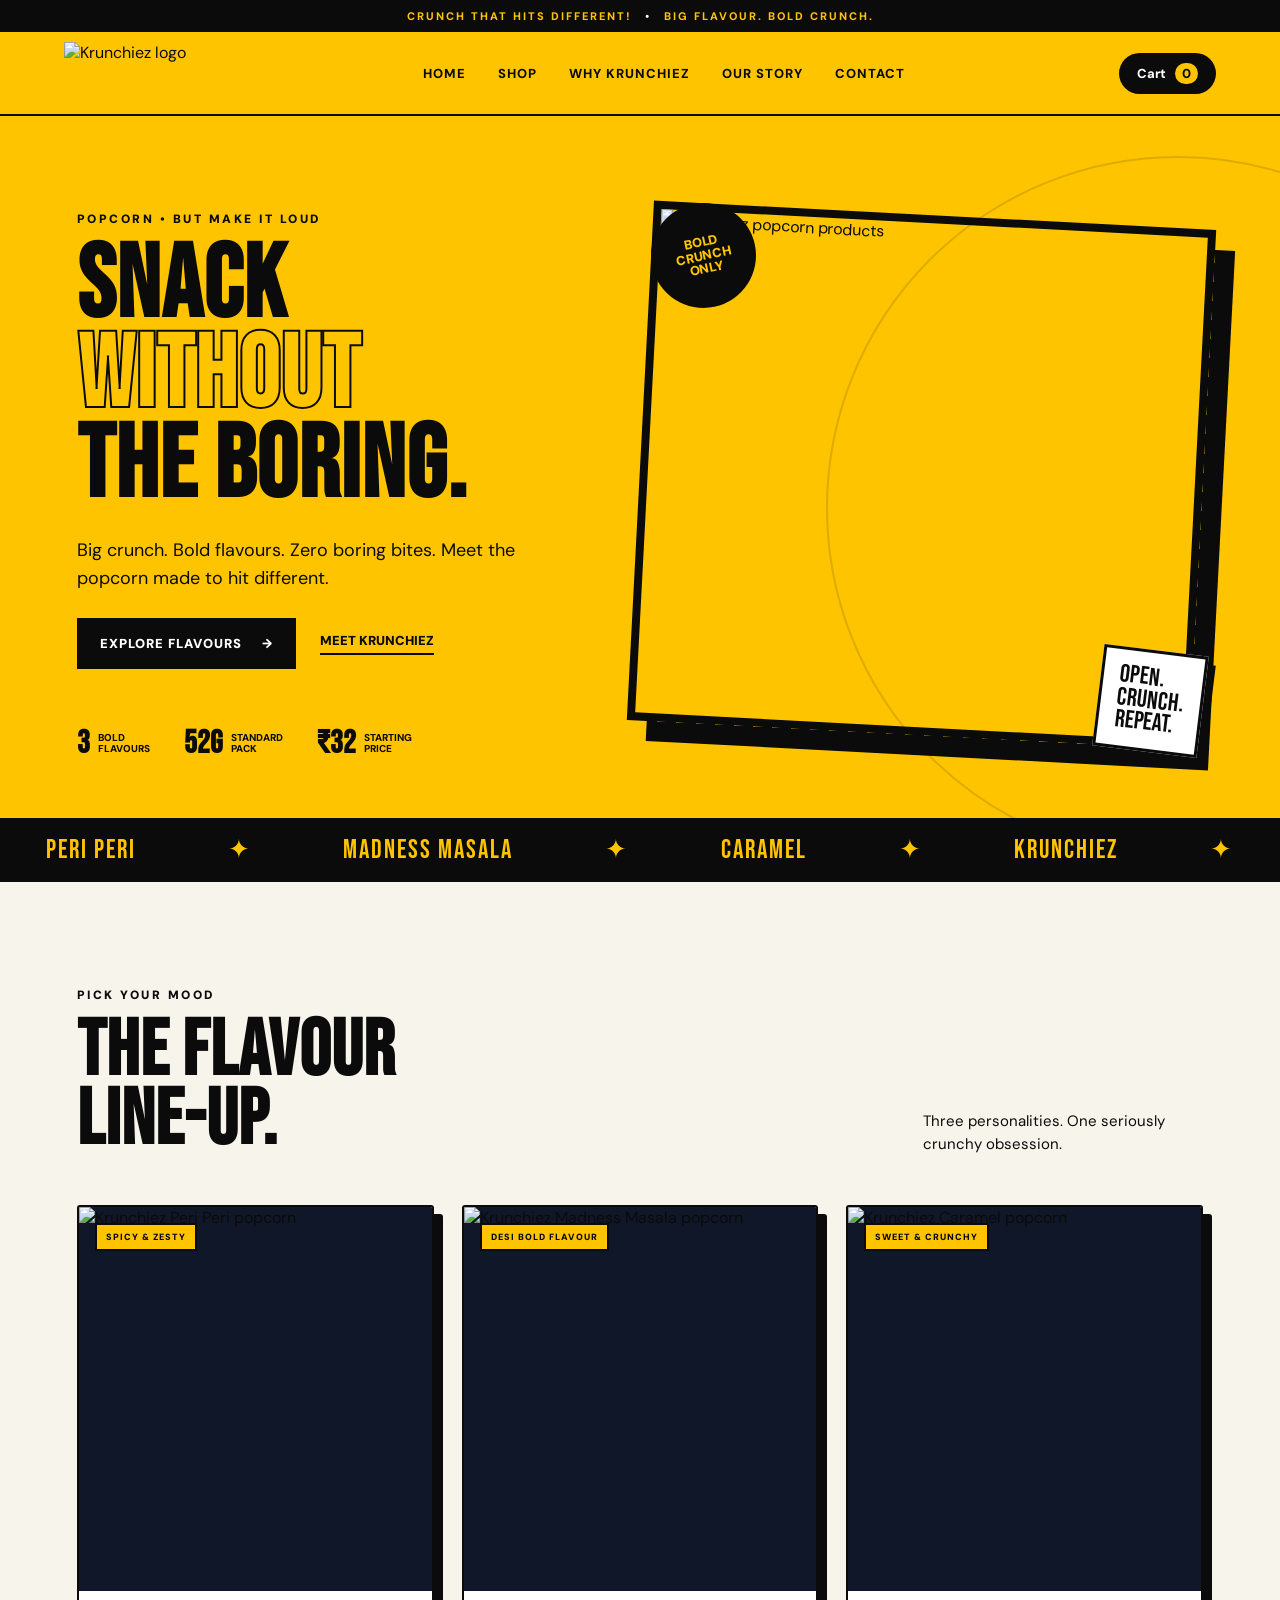
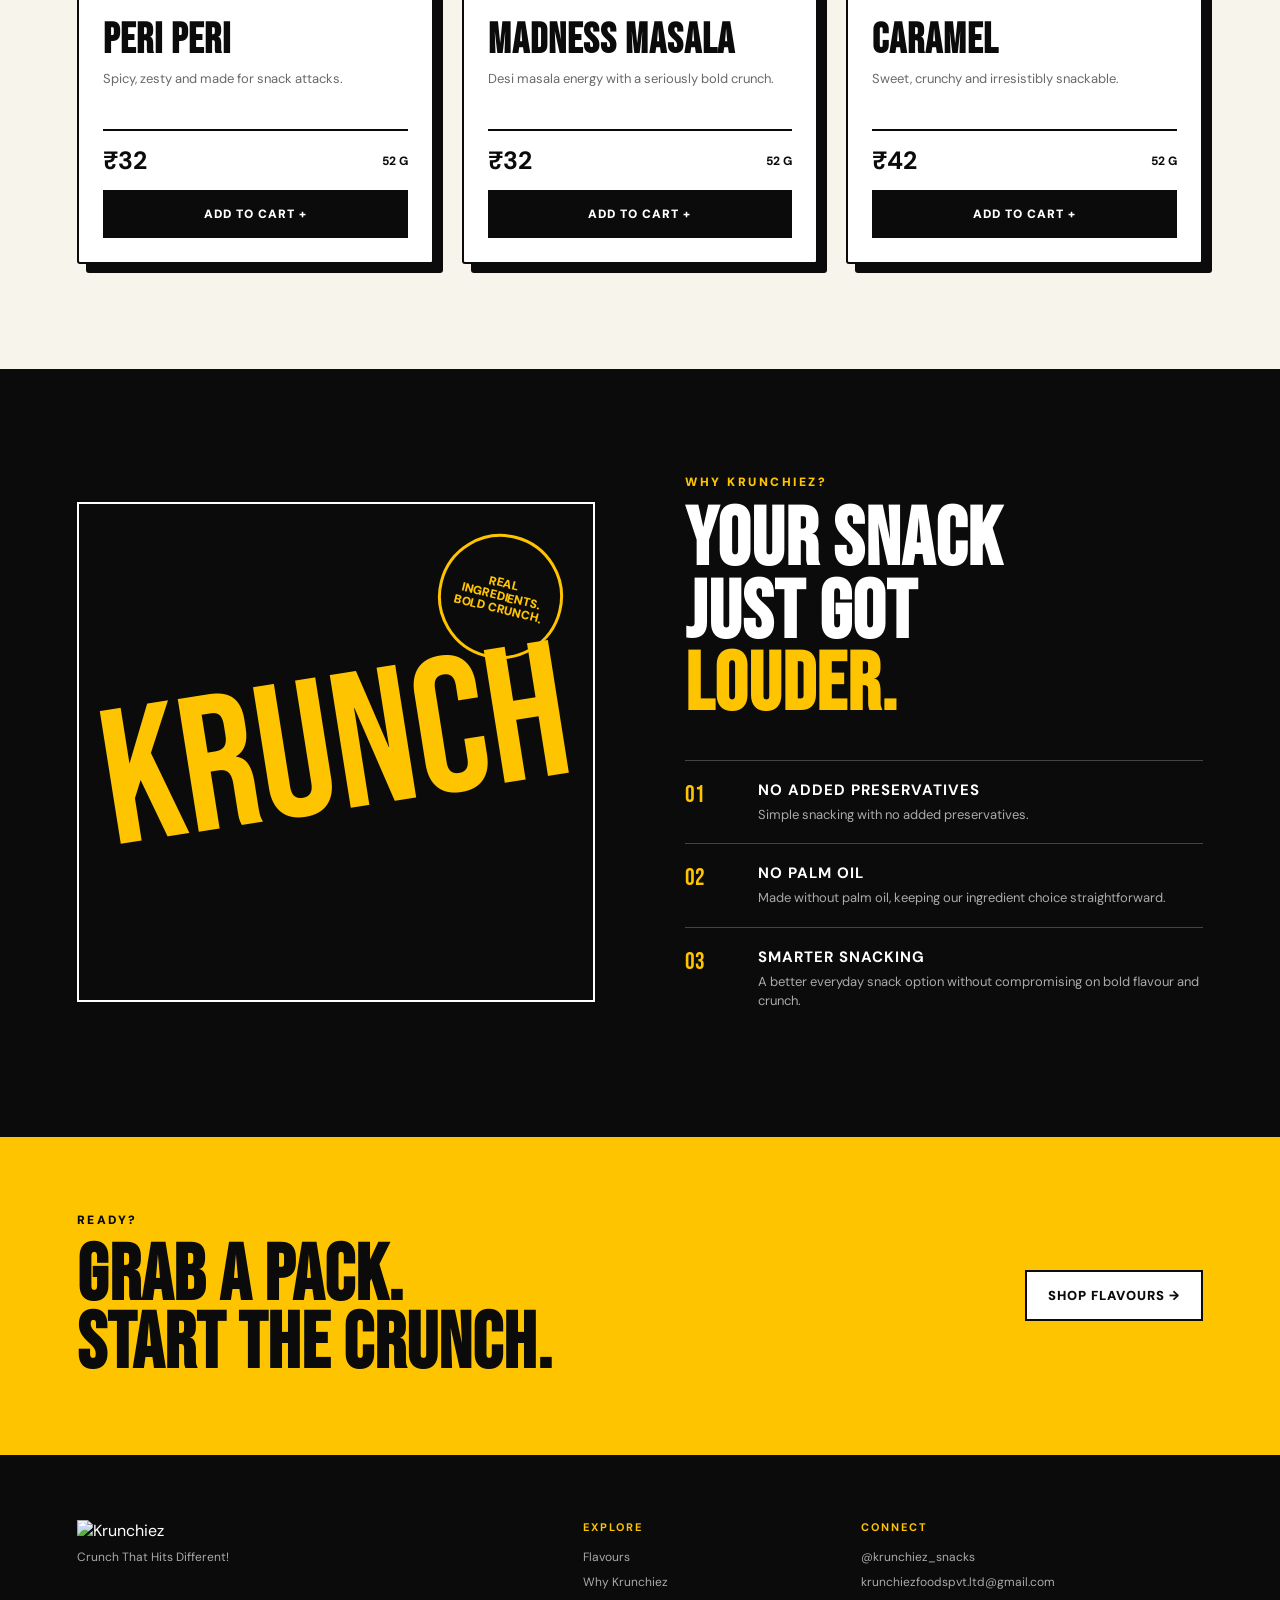
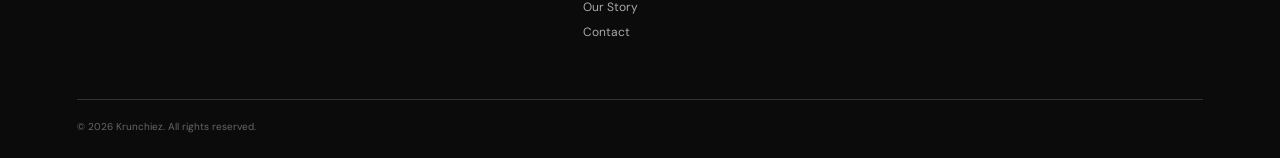
==== commit 1230f3e4: "Add files via upload" ====
--- a/index.html
+++ b/index.html
@@ -1 +1 @@
-<!doctype html><html lang="en"><head><meta charset="utf-8"><meta name="viewport" content="width=device-width,initial-scale=1.0"><meta name="description" content="Krunchiez — Crunch That Hits Different! Bold popcorn in Peri Peri, Madness Masala and Caramel."><title>Krunchiez | Crunch That Hits Different!</title><link rel="preconnect" href="https://fonts.googleapis.com"><link rel="preconnect" href="https://fonts.gstatic.com" crossorigin><link href="https://fonts.googleapis.com/css2?family=Bebas+Neue&family=DM+Sans:wght@400;500;600;700;800&display=swap" rel="stylesheet"><link rel="stylesheet" href="./style.css"><script src="./script.js" defer></script></head><body><div class="topbar">CRUNCH THAT HITS DIFFERENT! <span>•</span> BIG FLAVOUR. BOLD CRUNCH.</div><header class="nav"><a class="brand" href="index.html"><img alt="Krunchiez logo" src="./assets/logo.jpg"></a><nav><a href="index.html">Home</a><a href="shop.html">Shop</a><a href="why.html">Why Krunchiez</a><a href="story.html">Our Story</a><a href="contact.html">Contact</a></nav><button class="cart-btn" id="openCart">Cart <span id="cartCount">0</span></button></header><main><section class="hero"><div class="hero-copy"><div class="eyebrow">POPCORN • BUT MAKE IT LOUD</div><h1>SNACK<br><em>WITHOUT</em><br>THE BORING.</h1><p>Big crunch. Bold flavours. Zero boring bites. Meet the popcorn made to hit different.</p><div class="hero-actions"><a class="btn btn-dark" href="shop.html">Explore Flavours <span>→</span></a><a class="text-link" href="story.html">Meet Krunchiez</a></div><div class="mini-proof"><div><strong>3</strong><span>bold<br>flavours</span></div><div><strong>52g</strong><span>standard<br>pack</span></div><div><strong>₹32</strong><span>starting<br>price</span></div></div></div><div class="hero-art"><div class="burst">BOLD<br>CRUNCH<br>ONLY</div><img alt="Krunchiez popcorn products" src="./assets/hero.png"><div class="floating-note">OPEN.<br>CRUNCH.<br>REPEAT.</div></div></section><section class="ticker"><div>PERI PERI</div><div>✦</div><div>MADNESS MASALA</div><div>✦</div><div>CARAMEL</div><div>✦</div><div>KRUNCHIEZ</div><div>✦</div></section><section class="products section"><div class="section-head"><div><div class="eyebrow">PICK YOUR MOOD</div><h2>THE FLAVOUR<br>LINE-UP.</h2></div><p>Three personalities. One seriously crunchy obsession.</p></div><div class="product-grid"><article class="product-card peri"><div class="flavour-tag">SPICY & ZESTY</div><a class="product-image" href="product.html?product=peri-peri"><img alt="Krunchiez Peri Peri popcorn" src="./assets/peri-peri.jpg"></a><div class="product-info"><h3>PERI PERI</h3><p>Spicy, zesty and made for snack attacks.</p><div class="product-bottom"><strong>₹32</strong><span>52 g</span></div><button class="add-btn" data-name="Peri Peri" data-price="32" data-weight="52 g">ADD TO CART +</button></div></article><article class="product-card masala"><div class="flavour-tag">DESI BOLD FLAVOUR</div><a class="product-image" href="product.html?product=madness-masala"><img alt="Krunchiez Madness Masala popcorn" src="./assets/madness-masala.jpg"></a><div class="product-info"><h3>MADNESS MASALA</h3><p>Desi masala energy with a seriously bold crunch.</p><div class="product-bottom"><strong>₹32</strong><span>52 g</span></div><button class="add-btn" data-name="Madness Masala" data-price="32" data-weight="52 g">ADD TO CART +</button></div></article><article class="product-card caramel"><div class="flavour-tag">SWEET & CRUNCHY</div><a class="product-image" href="product.html?product=caramel"><img alt="Krunchiez Caramel popcorn" src="./assets/caramel.jpg"></a><div class="product-info"><h3>CARAMEL</h3><p>Sweet, crunchy and irresistibly snackable.</p><div class="product-bottom"><strong>₹42</strong><span>52 g</span></div><button class="add-btn" data-name="Caramel" data-price="42" data-weight="52 g">ADD TO CART +</button></div></article></div></section><section class="why section"><div class="why-visual"><div class="stamp">REAL<br>INGREDIENTS.<br>BOLD CRUNCH.</div><div class="big-word">KRUNCH</div></div><div class="why-copy"><div class="eyebrow">WHY KRUNCHIEZ?</div><h2>YOUR SNACK<br>JUST GOT<br><em>LOUDER.</em></h2><div class="feature"><span>01</span><div><h4>NO ADDED PRESERVATIVES</h4><p>Simple snacking with no added preservatives.</p></div></div><div class="feature"><span>02</span><div><h4>NO PALM OIL</h4><p>Made without palm oil, keeping our ingredient choice straightforward.</p></div></div><div class="feature"><span>03</span><div><h4>SMARTER SNACKING</h4><p>A better everyday snack option without compromising on bold flavour and crunch.</p></div></div></div></section><section class="cta"><div><div class="eyebrow">READY?</div><h2>GRAB A PACK.<br>START THE CRUNCH.</h2></div><a class="btn btn-light" href="shop.html">SHOP FLAVOURS →</a></section></main><footer><div class="footer-brand"><img alt="Krunchiez" src="./assets/logo.jpg"><p>Crunch That Hits Different!</p></div><div><h4>EXPLORE</h4><a href="shop.html">Flavours</a><a href="why.html">Why Krunchiez</a><a href="story.html">Our Story</a><a href="contact.html">Contact</a></div><div><h4>CONNECT</h4><a href="https://instagram.com/krunchiez_snacks" rel="noopener" target="_blank">@krunchiez_snacks</a><a href="mailto:krunchiezfoodspvt.ltd@gmail.com">krunchiezfoodspvt.ltd@gmail.com</a></div><div class="footer-bottom">© 2026 Krunchiez. All rights reserved.</div></footer><aside class="cart-panel" id="cartPanel"><div class="cart-head"><h3>YOUR CART</h3><button id="closeCart">×</button></div><div class="cart-items" id="cartItems"><p class="empty">Your cart is waiting for a crunch.</p></div><div class="cart-total"><span>TOTAL</span><strong id="cartTotal">₹0</strong></div><button class="checkout-btn" id="checkoutBtn">CHECKOUT →</button><p class="checkout-note">Secure checkout and delivery details come next.</p></aside><div class="overlay" id="overlay"></div><div class="toast" id="toast">Added to cart ✓</div></body></html>+<!doctype html><html lang="en"><head><meta charset="utf-8"><meta name="viewport" content="width=device-width,initial-scale=1.0"><meta name="description" content="Krunchiez — Crunch That Hits Different! Bold popcorn in Peri Peri, Madness Masala and Caramel."><title>Krunchiez | Crunch That Hits Different!</title><link rel="preconnect" href="https://fonts.googleapis.com"><link rel="preconnect" href="https://fonts.gstatic.com" crossorigin><link href="https://fonts.googleapis.com/css2?family=Bebas+Neue&family=DM+Sans:wght@400;500;600;700;800&display=swap" rel="stylesheet"><link rel="stylesheet" href="./style.css"><script src="./script.js" defer></script></head><body><div class="topbar">CRUNCH THAT HITS DIFFERENT! <span>•</span> BIG FLAVOUR. BOLD CRUNCH.</div><header class="nav"><a class="brand" href="index.html"><img alt="Krunchiez logo" src="./assets/logo.svg"></a><nav><a href="index.html">Home</a><a href="shop.html">Shop</a><a href="why.html">Why Krunchiez</a><a href="story.html">Our Story</a><a href="contact.html">Contact</a></nav><button class="cart-btn" id="openCart">Cart <span id="cartCount">0</span></button></header><main><section class="hero"><div class="hero-copy"><div class="eyebrow">POPCORN • BUT MAKE IT LOUD</div><h1>SNACK<br><em>WITHOUT</em><br>THE BORING.</h1><p>Big crunch. Bold flavours. Zero boring bites. Meet the popcorn made to hit different.</p><div class="hero-actions"><a class="btn btn-dark" href="shop.html">Explore Flavours <span>→</span></a><a class="text-link" href="story.html">Meet Krunchiez</a></div><div class="mini-proof"><div><strong>3</strong><span>bold<br>flavours</span></div><div><strong>52g</strong><span>standard<br>pack</span></div><div><strong>₹32</strong><span>starting<br>price</span></div></div></div><div class="hero-art"><div class="burst">BOLD<br>CRUNCH<br>ONLY</div><img alt="Krunchiez popcorn products" src="./assets/hero.svg"><div class="floating-note">OPEN.<br>CRUNCH.<br>REPEAT.</div></div></section><section class="ticker"><div>PERI PERI</div><div>✦</div><div>MADNESS MASALA</div><div>✦</div><div>CARAMEL</div><div>✦</div><div>KRUNCHIEZ</div><div>✦</div></section><section class="products section"><div class="section-head"><div><div class="eyebrow">PICK YOUR MOOD</div><h2>THE FLAVOUR<br>LINE-UP.</h2></div><p>Three personalities. One seriously crunchy obsession.</p></div><div class="product-grid"><article class="product-card peri"><div class="flavour-tag">SPICY & ZESTY</div><a class="product-image" href="product.html?product=peri-peri"><img alt="Krunchiez Peri Peri popcorn" src="./assets/peri-peri.svg"></a><div class="product-info"><h3>PERI PERI</h3><p>Spicy, zesty and made for snack attacks.</p><div class="product-bottom"><strong>₹32</strong><span>52 g</span></div><button class="add-btn" data-name="Peri Peri" data-price="32" data-weight="52 g">ADD TO CART +</button></div></article><article class="product-card masala"><div class="flavour-tag">DESI BOLD FLAVOUR</div><a class="product-image" href="product.html?product=madness-masala"><img alt="Krunchiez Madness Masala popcorn" src="./assets/madness-masala.svg"></a><div class="product-info"><h3>MADNESS MASALA</h3><p>Desi masala energy with a seriously bold crunch.</p><div class="product-bottom"><strong>₹32</strong><span>52 g</span></div><button class="add-btn" data-name="Madness Masala" data-price="32" data-weight="52 g">ADD TO CART +</button></div></article><article class="product-card caramel"><div class="flavour-tag">SWEET & CRUNCHY</div><a class="product-image" href="product.html?product=caramel"><img alt="Krunchiez Caramel popcorn" src="./assets/caramel.svg"></a><div class="product-info"><h3>CARAMEL</h3><p>Sweet, crunchy and irresistibly snackable.</p><div class="product-bottom"><strong>₹42</strong><span>52 g</span></div><button class="add-btn" data-name="Caramel" data-price="42" data-weight="52 g">ADD TO CART +</button></div></article></div></section><section class="why section"><div class="why-visual"><div class="stamp">REAL<br>INGREDIENTS.<br>BOLD CRUNCH.</div><div class="big-word">KRUNCH</div></div><div class="why-copy"><div class="eyebrow">WHY KRUNCHIEZ?</div><h2>YOUR SNACK<br>JUST GOT<br><em>LOUDER.</em></h2><div class="feature"><span>01</span><div><h4>NO ADDED PRESERVATIVES</h4><p>Simple snacking with no added preservatives.</p></div></div><div class="feature"><span>02</span><div><h4>NO PALM OIL</h4><p>Made without palm oil, keeping our ingredient choice straightforward.</p></div></div><div class="feature"><span>03</span><div><h4>SMARTER SNACKING</h4><p>A better everyday snack option without compromising on bold flavour and crunch.</p></div></div></div></section><section class="cta"><div><div class="eyebrow">READY?</div><h2>GRAB A PACK.<br>START THE CRUNCH.</h2></div><a class="btn btn-light" href="shop.html">SHOP FLAVOURS →</a></section></main><footer><div class="footer-brand"><img alt="Krunchiez" src="./assets/logo.svg"><p>Crunch That Hits Different!</p></div><div><h4>EXPLORE</h4><a href="shop.html">Flavours</a><a href="why.html">Why Krunchiez</a><a href="story.html">Our Story</a><a href="contact.html">Contact</a></div><div><h4>CONNECT</h4><a href="https://instagram.com/krunchiez_snacks" rel="noopener" target="_blank">@krunchiez_snacks</a><a href="mailto:krunchiezfoodspvt.ltd@gmail.com">krunchiezfoodspvt.ltd@gmail.com</a></div><div class="footer-bottom">© 2026 Krunchiez. All rights reserved.</div></footer><aside class="cart-panel" id="cartPanel"><div class="cart-head"><h3>YOUR CART</h3><button id="closeCart">×</button></div><div class="cart-items" id="cartItems"><p class="empty">Your cart is waiting for a crunch.</p></div><div class="cart-total"><span>TOTAL</span><strong id="cartTotal">₹0</strong></div><button class="checkout-btn" id="checkoutBtn">CHECKOUT →</button><p class="checkout-note">Secure checkout and delivery details come next.</p></aside><div class="overlay" id="overlay"></div><div class="toast" id="toast">Added to cart ✓</div></body></html>
--- a/style.css
+++ b/style.css
@@ -133,3 +133,117 @@
   footer{grid-template-columns:1fr 1fr;padding:50px 5vw 25px}.footer-brand{grid-column:1/-1}
 }
 
+
+
+/* MULTI-PAGE ADDITIONS */
+.page-hero{background:var(--yellow);padding:90px 6vw 70px;border-bottom:2px solid var(--black)}
+.page-hero h1{font-family:"Bebas Neue",Impact,sans-serif;font-size:clamp(70px,9vw,125px);line-height:.86;letter-spacing:1px;margin:10px 0 20px}
+.page-hero h1 em{font-style:normal;color:transparent;-webkit-text-stroke:2px var(--black)}
+.page-hero p{max-width:620px;font-size:17px;line-height:1.6}
+.page-content{padding:90px 6vw}
+.page-content.narrow{max-width:1000px;margin:auto}
+.product-detail{display:grid;grid-template-columns:1fr 1fr;gap:60px;align-items:center}
+.product-detail-image{height:620px;background:#171717;border:2px solid var(--black);box-shadow:12px 12px 0 var(--black);overflow:hidden}
+.product-detail-image img{width:100%;height:100%;object-fit:cover}
+.product-detail h2{font-family:"Bebas Neue";font-size:80px;line-height:.9}
+.product-price{font-family:"Bebas Neue";font-size:42px;margin:20px 0}
+.product-detail ul{padding-left:20px;line-height:2}
+.cart-page{max-width:1000px;margin:auto}
+.cart-page-row{display:grid;grid-template-columns:2fr 1fr 1fr 1fr;gap:15px;padding:18px 0;border-bottom:1px solid #bbb;align-items:center}
+.cart-page-row.header{font-size:11px;font-weight:900;text-transform:uppercase;letter-spacing:1px;border-bottom:2px solid var(--black)}
+.cart-page-row strong{font-size:16px}
+.cart-summary{margin:40px 0 0 auto;max-width:360px;border:2px solid var(--black);padding:25px;box-shadow:8px 8px 0 var(--black)}
+.cart-summary>div{display:flex;justify-content:space-between;margin:10px 0}
+.cart-summary .total{font-size:24px;font-weight:900;border-top:2px solid var(--black);padding-top:15px}
+.qty-controls{display:flex;gap:8px;align-items:center}
+.qty-controls button{width:30px;height:30px;border:1px solid var(--black);background:white;font-weight:900;cursor:pointer}
+.checkout-layout{display:grid;grid-template-columns:1.2fr .8fr;gap:50px;max-width:1050px;margin:auto}
+.checkout-box{border:2px solid var(--black);padding:30px;box-shadow:10px 10px 0 var(--black);background:white}
+.checkout-box label{display:block;font-weight:800;font-size:13px;margin:18px 0}
+.checkout-box input,.checkout-box textarea{width:100%;box-sizing:border-box;margin-top:7px;padding:13px;border:1px solid #aaa;font:inherit}
+.checkout-box textarea{min-height:110px;resize:vertical}
+.order-summary{background:var(--black);color:white;padding:30px}
+.order-summary h3{font-family:"Bebas Neue";font-size:38px;color:var(--yellow)}
+.order-summary-row{display:flex;justify-content:space-between;padding:13px 0;border-bottom:1px solid #444;font-size:13px}
+.success{text-align:center;max-width:760px;margin:auto;padding:100px 20px}
+.success-mark{width:90px;height:90px;border-radius:50%;background:var(--yellow);border:3px solid var(--black);display:flex;align-items:center;justify-content:center;font-size:40px;font-weight:900;margin:0 auto 25px}
+.success h1{font-family:"Bebas Neue";font-size:90px;line-height:.9}
+.story-grid{display:grid;grid-template-columns:1fr 1fr;gap:25px}
+.story-block{padding:45px;border:2px solid var(--black);background:white;box-shadow:9px 9px 0 var(--black)}
+.story-block.dark{background:var(--black);color:white}
+.story-block.yellow{background:var(--yellow)}
+.story-block h3{font-family:"Bebas Neue";font-size:48px;line-height:.95;margin-bottom:15px}
+.contact-grid{display:grid;grid-template-columns:1fr 1fr;gap:25px}
+.contact-card{border:2px solid var(--black);padding:35px;background:white;box-shadow:8px 8px 0 var(--black)}
+.contact-card h3{font-family:"Bebas Neue";font-size:42px}
+@media(max-width:800px){.product-detail,.checkout-layout,.story-grid,.contact-grid{grid-template-columns:1fr}.product-detail-image{height:420px}.cart-page-row{grid-template-columns:1.6fr .8fr .8fr}.cart-page-row.header{display:none}.cart-page-row .remove-col{grid-column:1/-1}.page-content{padding:70px 5vw}.page-hero{padding:65px 5vw}.product-detail h2{font-size:62px}.success h1{font-size:65px}}
+
+/* Shared multi-page polish and reliable cart styling */
+.page-hero{min-height:300px;background:linear-gradient(115deg,#ffc400 0%,#ffd84d 58%,#ffb6a2 100%);padding:72px clamp(22px,6vw,90px) 58px;position:relative;overflow:hidden}
+.page-hero:after{content:"";position:absolute;width:360px;height:360px;border:2px solid rgba(11,11,11,.13);border-radius:50%;right:-95px;top:-95px;pointer-events:none}
+.page-hero>*{position:relative;z-index:1}
+.page-hero .eyebrow{margin-bottom:12px}
+.page-hero h1{max-width:1100px;font-size:clamp(58px,8vw,112px);overflow-wrap:anywhere}
+.page-hero p{max-width:650px;margin-top:18px;font-size:clamp(15px,1.5vw,18px)}
+.page-content{padding:clamp(48px,7vw,88px) clamp(20px,6vw,90px);max-width:1500px;margin:0 auto}
+.page-content .section-head h2{font-size:clamp(48px,6vw,78px);line-height:.95}
+.product-grid{align-items:stretch;gap:clamp(16px,2.3vw,28px)}
+.product-card{display:flex;flex-direction:column;min-width:0;border-radius:3px;overflow:hidden}
+.product-image{display:block;height:clamp(240px,30vw,390px);background:#101729}
+.product-image img{display:block;transition:transform .35s ease}
+.product-card:hover .product-image img{transform:scale(1.035)}
+.product-info{display:flex;flex:1;flex-direction:column;padding:clamp(16px,2vw,24px)}
+.product-info p{min-height:42px}
+.product-bottom{margin-top:auto}
+.add-btn{min-height:48px;border:2px solid var(--black);transition:background .2s,color .2s,transform .2s}
+.add-btn:active{transform:scale(.99)}
+.story-grid{align-items:stretch;gap:22px}
+.story-block{min-width:0;padding:clamp(24px,4vw,45px);border-radius:3px;display:flex;flex-direction:column;justify-content:flex-start;min-height:220px}
+.story-block .eyebrow{margin-bottom:20px}
+.story-block h3{font-size:clamp(30px,3.4vw,48px);overflow-wrap:anywhere}
+.story-block p{font-size:15px;line-height:1.7;max-width:52ch}
+.story-block.dark p{color:#e0e0e0}
+.cart-item{display:flex;justify-content:space-between;align-items:flex-start;gap:14px;padding:17px 0;border-bottom:1px solid #d4d0c5}
+.cart-item-info{display:flex;flex-direction:column;gap:5px;min-width:0}
+.cart-item-info strong{font-size:14px;overflow-wrap:anywhere}
+.cart-item-info span{font-size:12px;color:#666}
+.cart-item-actions{display:flex;align-items:center;justify-content:flex-end;gap:7px;flex-wrap:wrap;font-size:13px}
+.cart-item-actions button{min-width:28px;min-height:28px;padding:4px 8px;background:#111;color:#fff;border-radius:2px;font-weight:800}
+.cart-item-actions button[data-action="remove"]{background:transparent;color:#a83224;text-decoration:underline;padding:2px}
+.cart-panel .checkout-btn{width:100%;min-height:50px}
+.cart-btn{white-space:nowrap}
+.product-detail{gap:clamp(25px,5vw,60px)}
+.product-detail-image{border-radius:3px;background:#11182a}
+.product-detail-image img{display:block}
+.product-detail>div:last-child>p{font-size:16px;line-height:1.7;margin:15px 0}
+.product-detail .add-btn{margin-top:22px;max-width:300px}
+.contact-card p{line-height:1.7;margin:12px 0}
+.checkout-box label{line-height:1.5}
+.checkout-box input:focus,.checkout-box textarea:focus{outline:2px solid var(--yellow);border-color:#111}
+button:focus-visible,a:focus-visible,input:focus-visible,textarea:focus-visible{outline:3px solid #e89e00;outline-offset:3px}
+@media(max-width:900px){
+ .nav{height:auto;min-height:72px;gap:12px;flex-wrap:wrap;padding:10px 4vw}
+ .nav nav{display:flex;order:3;width:100%;justify-content:center;gap:clamp(10px,3vw,24px);flex-wrap:wrap;padding:5px 0 3px;font-size:11px}
+ .brand{width:125px;height:54px}.cart-btn{margin-left:auto}
+ .page-hero{padding:56px 5vw 48px}
+ .page-content{padding:55px 5vw}
+ .product-grid{grid-template-columns:repeat(2,minmax(0,1fr))}
+ .product-detail{grid-template-columns:1fr 1fr}
+ .product-detail-image{height:440px}
+}
+@media(max-width:600px){
+ .nav nav{gap:9px 15px;font-size:10px}
+ .page-hero h1{font-size:clamp(52px,14vw,76px)}
+ .product-grid{grid-template-columns:1fr}
+ .product-image{height:350px}
+ .story-grid{grid-template-columns:1fr}
+ .story-block{min-height:unset}
+ .product-detail{grid-template-columns:1fr;gap:30px}
+ .product-detail-image{height:min(105vw,430px)}
+ .cart-page-row{grid-template-columns:1.3fr .7fr .8fr;gap:8px;font-size:12px}
+ .cart-page-row>span:last-child{grid-column:1/-1}
+ .cart-page-row strong{font-size:14px}
+ .checkout-layout{grid-template-columns:1fr;gap:25px}
+ .checkout-box,.order-summary{padding:22px}
+ footer{gap:30px}
+}
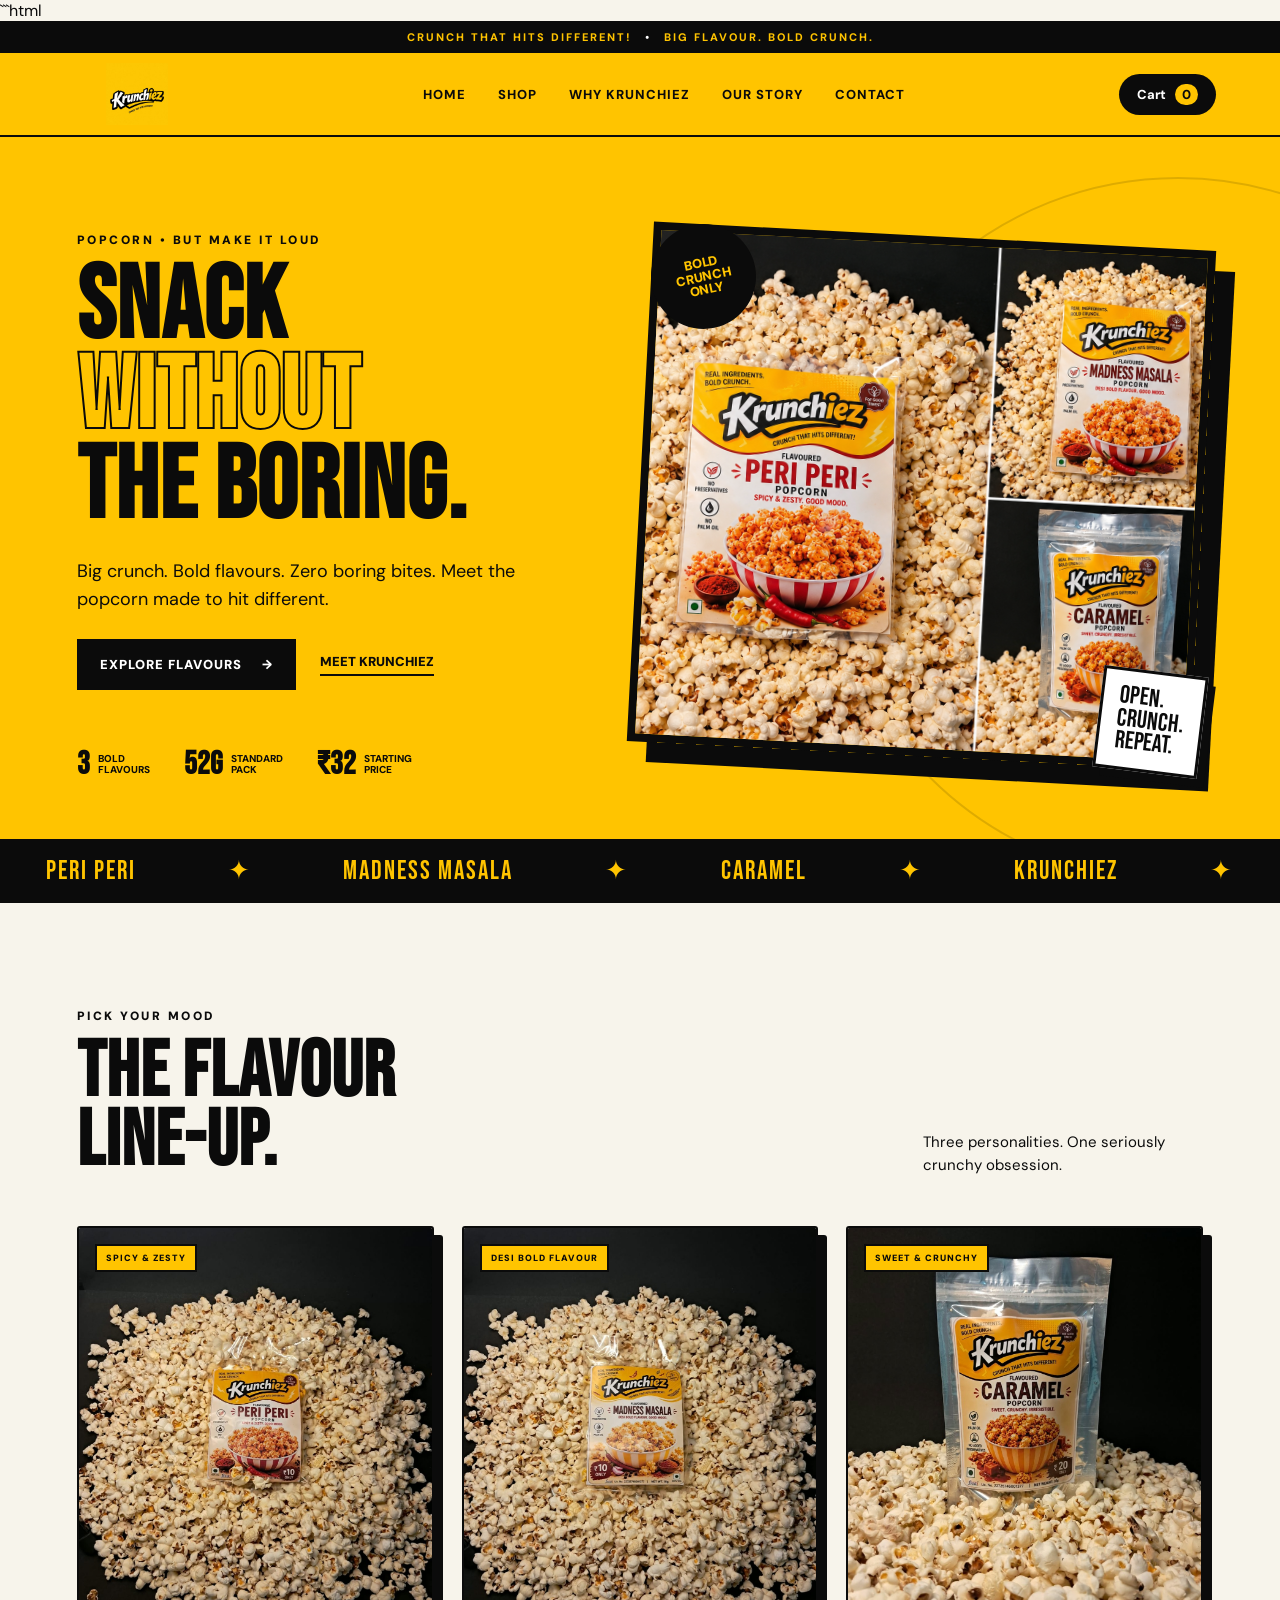
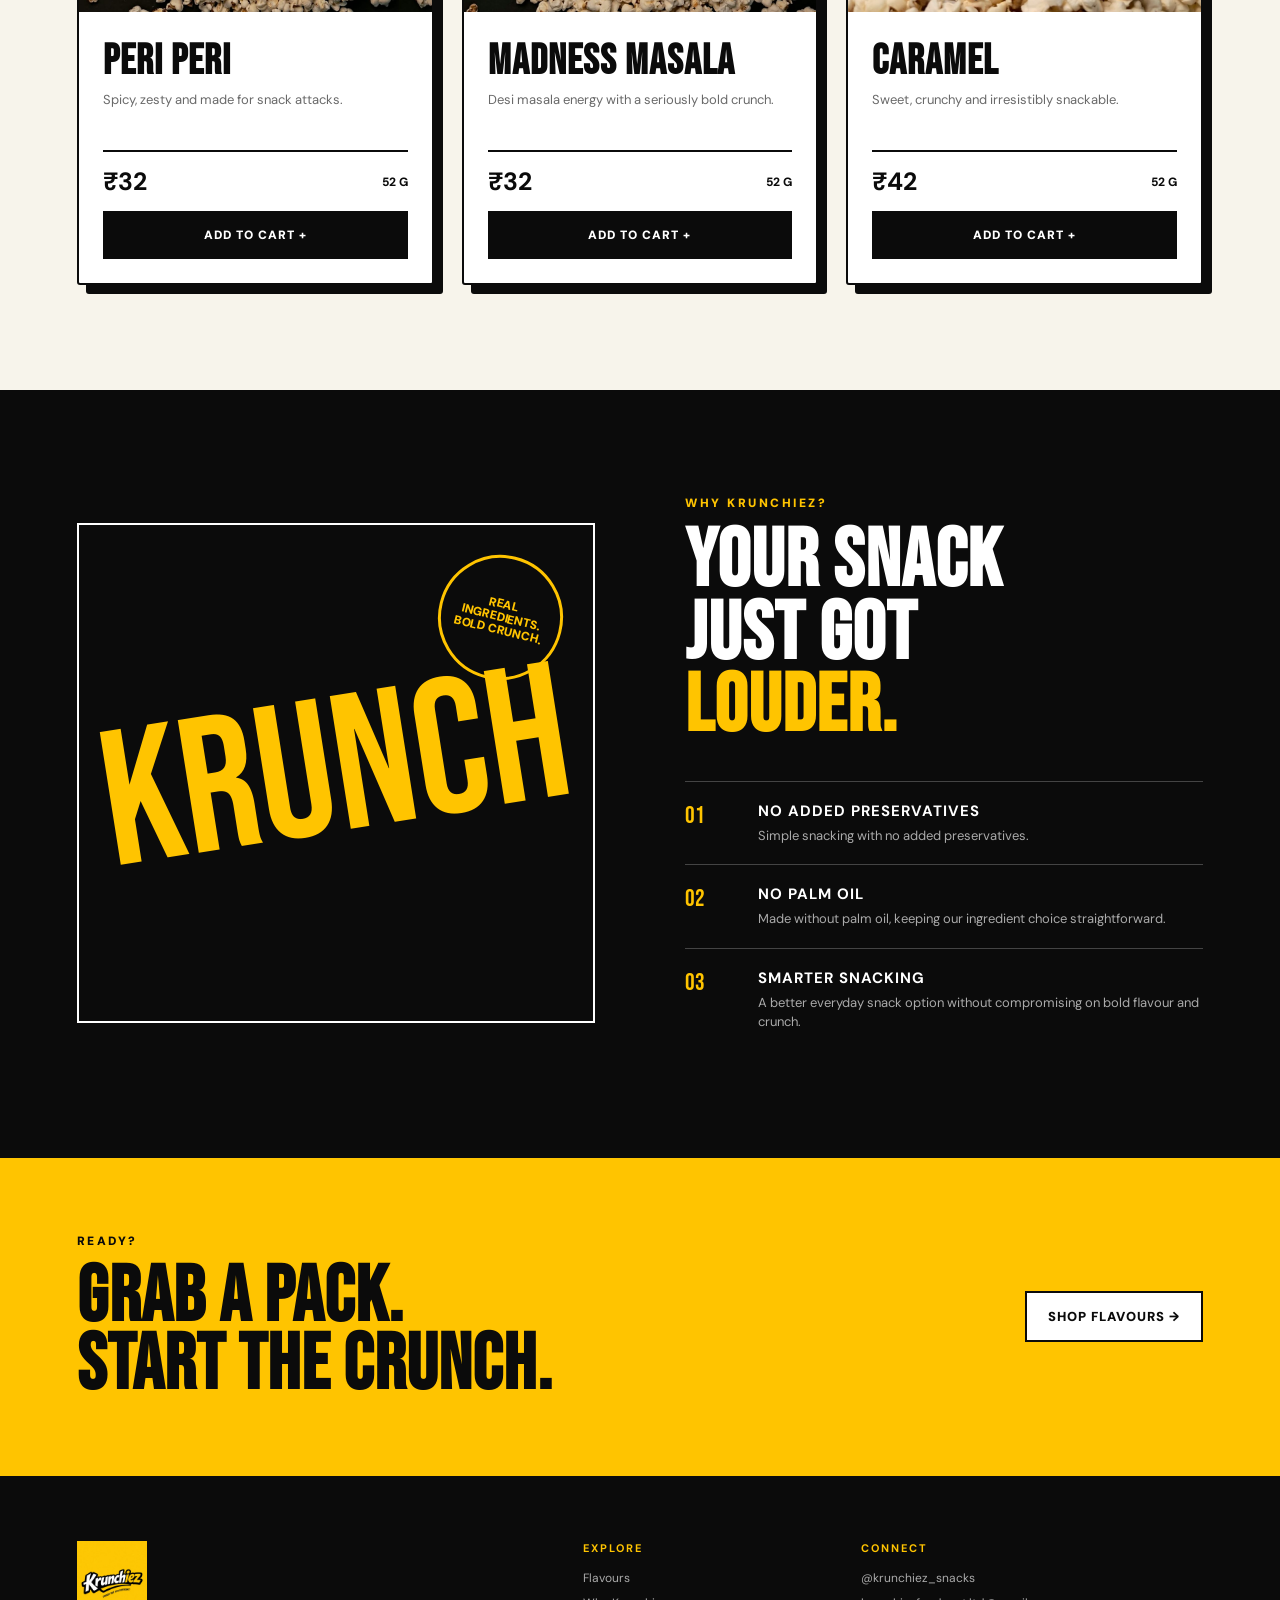
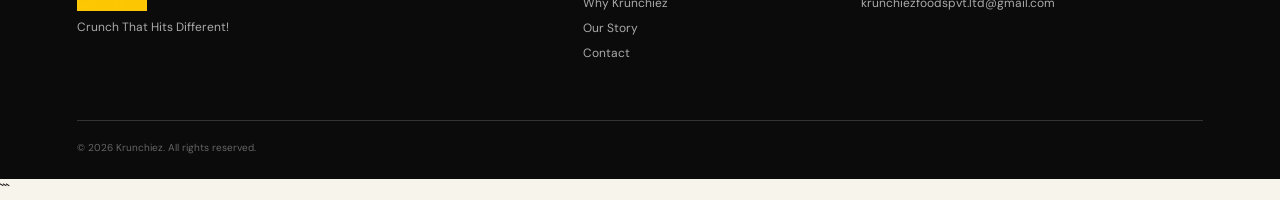
==== commit 8a333793: "Update index.html" ====
--- a/index.html
+++ b/index.html
@@ -1 +1,184 @@
-<!doctype html><html lang="en"><head><meta charset="utf-8"><meta name="viewport" content="width=device-width,initial-scale=1.0"><meta name="description" content="Krunchiez — Crunch That Hits Different! Bold popcorn in Peri Peri, Madness Masala and Caramel."><title>Krunchiez | Crunch That Hits Different!</title><link rel="preconnect" href="https://fonts.googleapis.com"><link rel="preconnect" href="https://fonts.gstatic.com" crossorigin><link href="https://fonts.googleapis.com/css2?family=Bebas+Neue&family=DM+Sans:wght@400;500;600;700;800&display=swap" rel="stylesheet"><link rel="stylesheet" href="./style.css"><script src="./script.js" defer></script></head><body><div class="topbar">CRUNCH THAT HITS DIFFERENT! <span>•</span> BIG FLAVOUR. BOLD CRUNCH.</div><header class="nav"><a class="brand" href="index.html"><img alt="Krunchiez logo" src="./assets/logo.svg"></a><nav><a href="index.html">Home</a><a href="shop.html">Shop</a><a href="why.html">Why Krunchiez</a><a href="story.html">Our Story</a><a href="contact.html">Contact</a></nav><button class="cart-btn" id="openCart">Cart <span id="cartCount">0</span></button></header><main><section class="hero"><div class="hero-copy"><div class="eyebrow">POPCORN • BUT MAKE IT LOUD</div><h1>SNACK<br><em>WITHOUT</em><br>THE BORING.</h1><p>Big crunch. Bold flavours. Zero boring bites. Meet the popcorn made to hit different.</p><div class="hero-actions"><a class="btn btn-dark" href="shop.html">Explore Flavours <span>→</span></a><a class="text-link" href="story.html">Meet Krunchiez</a></div><div class="mini-proof"><div><strong>3</strong><span>bold<br>flavours</span></div><div><strong>52g</strong><span>standard<br>pack</span></div><div><strong>₹32</strong><span>starting<br>price</span></div></div></div><div class="hero-art"><div class="burst">BOLD<br>CRUNCH<br>ONLY</div><img alt="Krunchiez popcorn products" src="./assets/hero.svg"><div class="floating-note">OPEN.<br>CRUNCH.<br>REPEAT.</div></div></section><section class="ticker"><div>PERI PERI</div><div>✦</div><div>MADNESS MASALA</div><div>✦</div><div>CARAMEL</div><div>✦</div><div>KRUNCHIEZ</div><div>✦</div></section><section class="products section"><div class="section-head"><div><div class="eyebrow">PICK YOUR MOOD</div><h2>THE FLAVOUR<br>LINE-UP.</h2></div><p>Three personalities. One seriously crunchy obsession.</p></div><div class="product-grid"><article class="product-card peri"><div class="flavour-tag">SPICY & ZESTY</div><a class="product-image" href="product.html?product=peri-peri"><img alt="Krunchiez Peri Peri popcorn" src="./assets/peri-peri.svg"></a><div class="product-info"><h3>PERI PERI</h3><p>Spicy, zesty and made for snack attacks.</p><div class="product-bottom"><strong>₹32</strong><span>52 g</span></div><button class="add-btn" data-name="Peri Peri" data-price="32" data-weight="52 g">ADD TO CART +</button></div></article><article class="product-card masala"><div class="flavour-tag">DESI BOLD FLAVOUR</div><a class="product-image" href="product.html?product=madness-masala"><img alt="Krunchiez Madness Masala popcorn" src="./assets/madness-masala.svg"></a><div class="product-info"><h3>MADNESS MASALA</h3><p>Desi masala energy with a seriously bold crunch.</p><div class="product-bottom"><strong>₹32</strong><span>52 g</span></div><button class="add-btn" data-name="Madness Masala" data-price="32" data-weight="52 g">ADD TO CART +</button></div></article><article class="product-card caramel"><div class="flavour-tag">SWEET & CRUNCHY</div><a class="product-image" href="product.html?product=caramel"><img alt="Krunchiez Caramel popcorn" src="./assets/caramel.svg"></a><div class="product-info"><h3>CARAMEL</h3><p>Sweet, crunchy and irresistibly snackable.</p><div class="product-bottom"><strong>₹42</strong><span>52 g</span></div><button class="add-btn" data-name="Caramel" data-price="42" data-weight="52 g">ADD TO CART +</button></div></article></div></section><section class="why section"><div class="why-visual"><div class="stamp">REAL<br>INGREDIENTS.<br>BOLD CRUNCH.</div><div class="big-word">KRUNCH</div></div><div class="why-copy"><div class="eyebrow">WHY KRUNCHIEZ?</div><h2>YOUR SNACK<br>JUST GOT<br><em>LOUDER.</em></h2><div class="feature"><span>01</span><div><h4>NO ADDED PRESERVATIVES</h4><p>Simple snacking with no added preservatives.</p></div></div><div class="feature"><span>02</span><div><h4>NO PALM OIL</h4><p>Made without palm oil, keeping our ingredient choice straightforward.</p></div></div><div class="feature"><span>03</span><div><h4>SMARTER SNACKING</h4><p>A better everyday snack option without compromising on bold flavour and crunch.</p></div></div></div></section><section class="cta"><div><div class="eyebrow">READY?</div><h2>GRAB A PACK.<br>START THE CRUNCH.</h2></div><a class="btn btn-light" href="shop.html">SHOP FLAVOURS →</a></section></main><footer><div class="footer-brand"><img alt="Krunchiez" src="./assets/logo.svg"><p>Crunch That Hits Different!</p></div><div><h4>EXPLORE</h4><a href="shop.html">Flavours</a><a href="why.html">Why Krunchiez</a><a href="story.html">Our Story</a><a href="contact.html">Contact</a></div><div><h4>CONNECT</h4><a href="https://instagram.com/krunchiez_snacks" rel="noopener" target="_blank">@krunchiez_snacks</a><a href="mailto:krunchiezfoodspvt.ltd@gmail.com">krunchiezfoodspvt.ltd@gmail.com</a></div><div class="footer-bottom">© 2026 Krunchiez. All rights reserved.</div></footer><aside class="cart-panel" id="cartPanel"><div class="cart-head"><h3>YOUR CART</h3><button id="closeCart">×</button></div><div class="cart-items" id="cartItems"><p class="empty">Your cart is waiting for a crunch.</p></div><div class="cart-total"><span>TOTAL</span><strong id="cartTotal">₹0</strong></div><button class="checkout-btn" id="checkoutBtn">CHECKOUT →</button><p class="checkout-note">Secure checkout and delivery details come next.</p></aside><div class="overlay" id="overlay"></div><div class="toast" id="toast">Added to cart ✓</div></body></html>+```html
+<!DOCTYPE html>
+<html lang="en">
+<head>
+<meta charset="utf-8">
+<meta name="viewport" content="width=device-width,initial-scale=1.0">
+<meta name="description" content="Krunchiez — Crunch That Hits Different! Bold popcorn in Peri Peri, Madness Masala and Caramel.">
+<title>Krunchiez | Crunch That Hits Different!</title>
+<link rel="preconnect" href="https://fonts.googleapis.com">
+<link rel="preconnect" href="https://fonts.gstatic.com" crossorigin>
+<link href="https://fonts.googleapis.com/css2?family=Bebas+Neue&family=DM+Sans:wght@400;500;600;700;800&display=swap" rel="stylesheet">
+<link rel="stylesheet" href="./style.css">
+<script src="./script.js" defer></script>
+</head>
+
+<body>
+<div class="topbar">CRUNCH THAT HITS DIFFERENT! <span>•</span> BIG FLAVOUR. BOLD CRUNCH.</div>
+
+<header class="nav">
+  <a class="brand" href="index.html">
+    <img alt="Krunchiez logo" src="./assets/logo.jpg">
+  </a>
+  <nav>
+    <a href="index.html">Home</a>
+    <a href="shop.html">Shop</a>
+    <a href="why.html">Why Krunchiez</a>
+    <a href="story.html">Our Story</a>
+    <a href="contact.html">Contact</a>
+  </nav>
+  <button class="cart-btn" id="openCart">Cart <span id="cartCount">0</span></button>
+</header>
+
+<main>
+<section class="hero">
+  <div class="hero-copy">
+    <div class="eyebrow">POPCORN • BUT MAKE IT LOUD</div>
+    <h1>SNACK<br><em>WITHOUT</em><br>THE BORING.</h1>
+    <p>Big crunch. Bold flavours. Zero boring bites. Meet the popcorn made to hit different.</p>
+    <div class="hero-actions">
+      <a class="btn btn-dark" href="shop.html">Explore Flavours <span>→</span></a>
+      <a class="text-link" href="story.html">Meet Krunchiez</a>
+    </div>
+    <div class="mini-proof">
+      <div><strong>3</strong><span>bold<br>flavours</span></div>
+      <div><strong>52g</strong><span>standard<br>pack</span></div>
+      <div><strong>₹32</strong><span>starting<br>price</span></div>
+    </div>
+  </div>
+
+  <div class="hero-art">
+    <div class="burst">BOLD<br>CRUNCH<br>ONLY</div>
+    <img alt="Krunchiez popcorn products" src="./assets/hero.png">
+    <div class="floating-note">OPEN.<br>CRUNCH.<br>REPEAT.</div>
+  </div>
+</section>
+
+<section class="ticker">
+  <div>PERI PERI</div><div>✦</div>
+  <div>MADNESS MASALA</div><div>✦</div>
+  <div>CARAMEL</div><div>✦</div>
+  <div>KRUNCHIEZ</div><div>✦</div>
+</section>
+
+<section class="products section">
+  <div class="section-head">
+    <div>
+      <div class="eyebrow">PICK YOUR MOOD</div>
+      <h2>THE FLAVOUR<br>LINE-UP.</h2>
+    </div>
+    <p>Three personalities. One seriously crunchy obsession.</p>
+  </div>
+
+  <div class="product-grid">
+    <article class="product-card peri">
+      <div class="flavour-tag">SPICY & ZESTY</div>
+      <a class="product-image" href="product.html?product=peri-peri">
+        <img alt="Krunchiez Peri Peri popcorn" src="./assets/peri-peri.jpg" loading="lazy">
+      </a>
+      <div class="product-info">
+        <h3>PERI PERI</h3>
+        <p>Spicy, zesty and made for snack attacks.</p>
+        <div class="product-bottom"><strong>₹32</strong><span>52 g</span></div>
+        <button class="add-btn" data-name="Peri Peri" data-price="32" data-weight="52 g">ADD TO CART +</button>
+      </div>
+    </article>
+
+    <article class="product-card masala">
+      <div class="flavour-tag">DESI BOLD FLAVOUR</div>
+      <a class="product-image" href="product.html?product=madness-masala">
+        <img alt="Krunchiez Madness Masala popcorn" src="./assets/madness-masala.jpg" loading="lazy">
+      </a>
+      <div class="product-info">
+        <h3>MADNESS MASALA</h3>
+        <p>Desi masala energy with a seriously bold crunch.</p>
+        <div class="product-bottom"><strong>₹32</strong><span>52 g</span></div>
+        <button class="add-btn" data-name="Madness Masala" data-price="32" data-weight="52 g">ADD TO CART +</button>
+      </div>
+    </article>
+
+    <article class="product-card caramel">
+      <div class="flavour-tag">SWEET & CRUNCHY</div>
+      <a class="product-image" href="product.html?product=caramel">
+        <img alt="Krunchiez Caramel popcorn" src="./assets/caramel.jpg" loading="lazy">
+      </a>
+      <div class="product-info">
+        <h3>CARAMEL</h3>
+        <p>Sweet, crunchy and irresistibly snackable.</p>
+        <div class="product-bottom"><strong>₹42</strong><span>52 g</span></div>
+        <button class="add-btn" data-name="Caramel" data-price="42" data-weight="52 g">ADD TO CART +</button>
+      </div>
+    </article>
+  </div>
+</section>
+
+<section class="why section">
+  <div class="why-visual">
+    <div class="stamp">REAL<br>INGREDIENTS.<br>BOLD CRUNCH.</div>
+    <div class="big-word">KRUNCH</div>
+  </div>
+  <div class="why-copy">
+    <div class="eyebrow">WHY KRUNCHIEZ?</div>
+    <h2>YOUR SNACK<br>JUST GOT<br><em>LOUDER.</em></h2>
+    <div class="feature">
+      <span>01</span>
+      <div><h4>NO ADDED PRESERVATIVES</h4><p>Simple snacking with no added preservatives.</p></div>
+    </div>
+    <div class="feature">
+      <span>02</span>
+      <div><h4>NO PALM OIL</h4><p>Made without palm oil, keeping our ingredient choice straightforward.</p></div>
+    </div>
+    <div class="feature">
+      <span>03</span>
+      <div><h4>SMARTER SNACKING</h4><p>A better everyday snack option without compromising on bold flavour and crunch.</p></div>
+    </div>
+  </div>
+</section>
+
+<section class="cta">
+  <div>
+    <div class="eyebrow">READY?</div>
+    <h2>GRAB A PACK.<br>START THE CRUNCH.</h2>
+  </div>
+  <a class="btn btn-light" href="shop.html">SHOP FLAVOURS →</a>
+</section>
+</main>
+
+<footer>
+  <div class="footer-brand">
+    <img alt="Krunchiez" src="./assets/logo.jpg">
+    <p>Crunch That Hits Different!</p>
+  </div>
+  <div>
+    <h4>EXPLORE</h4>
+    <a href="shop.html">Flavours</a>
+    <a href="why.html">Why Krunchiez</a>
+    <a href="story.html">Our Story</a>
+    <a href="contact.html">Contact</a>
+  </div>
+  <div>
+    <h4>CONNECT</h4>
+    <a href="https://instagram.com/krunchiez_snacks" rel="noopener" target="_blank">@krunchiez_snacks</a>
+    <a href="mailto:krunchiezfoodspvt.ltd@gmail.com">krunchiezfoodspvt.ltd@gmail.com</a>
+  </div>
+  <div class="footer-bottom">© 2026 Krunchiez. All rights reserved.</div>
+</footer>
+
+<aside class="cart-panel" id="cartPanel">
+  <div class="cart-head">
+    <h3>YOUR CART</h3>
+    <button id="closeCart">×</button>
+  </div>
+  <div class="cart-items" id="cartItems">
+    <p class="empty">Your cart is waiting for a crunch.</p>
+  </div>
+  <div class="cart-total"><span>TOTAL</span><strong id="cartTotal">₹0</strong></div>
+  <button class="checkout-btn" id="checkoutBtn">CHECKOUT →</button>
+  <p class="checkout-note">Secure checkout and delivery details come next.</p>
+</aside>
+
+<div class="overlay" id="overlay"></div>
+<div class="toast" id="toast">Added to cart ✓</div>
+</body>
+</html>
+```
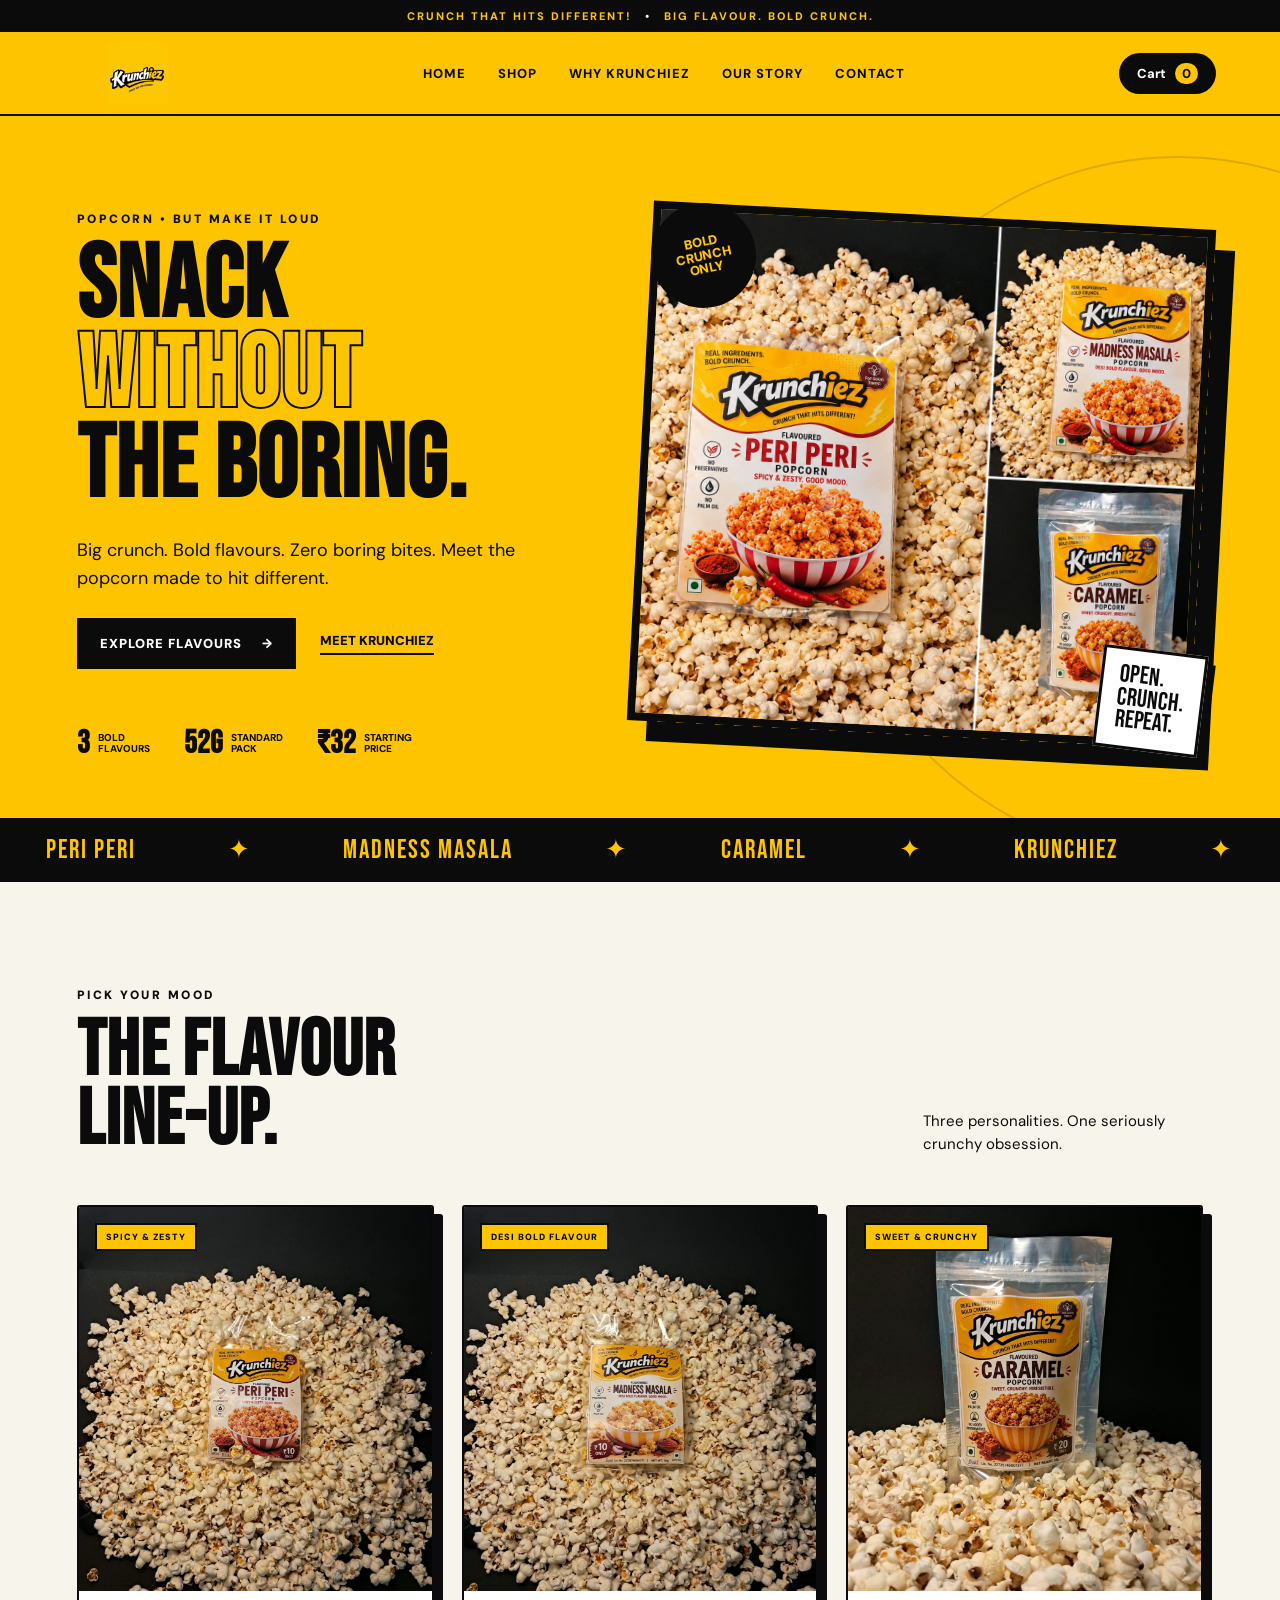
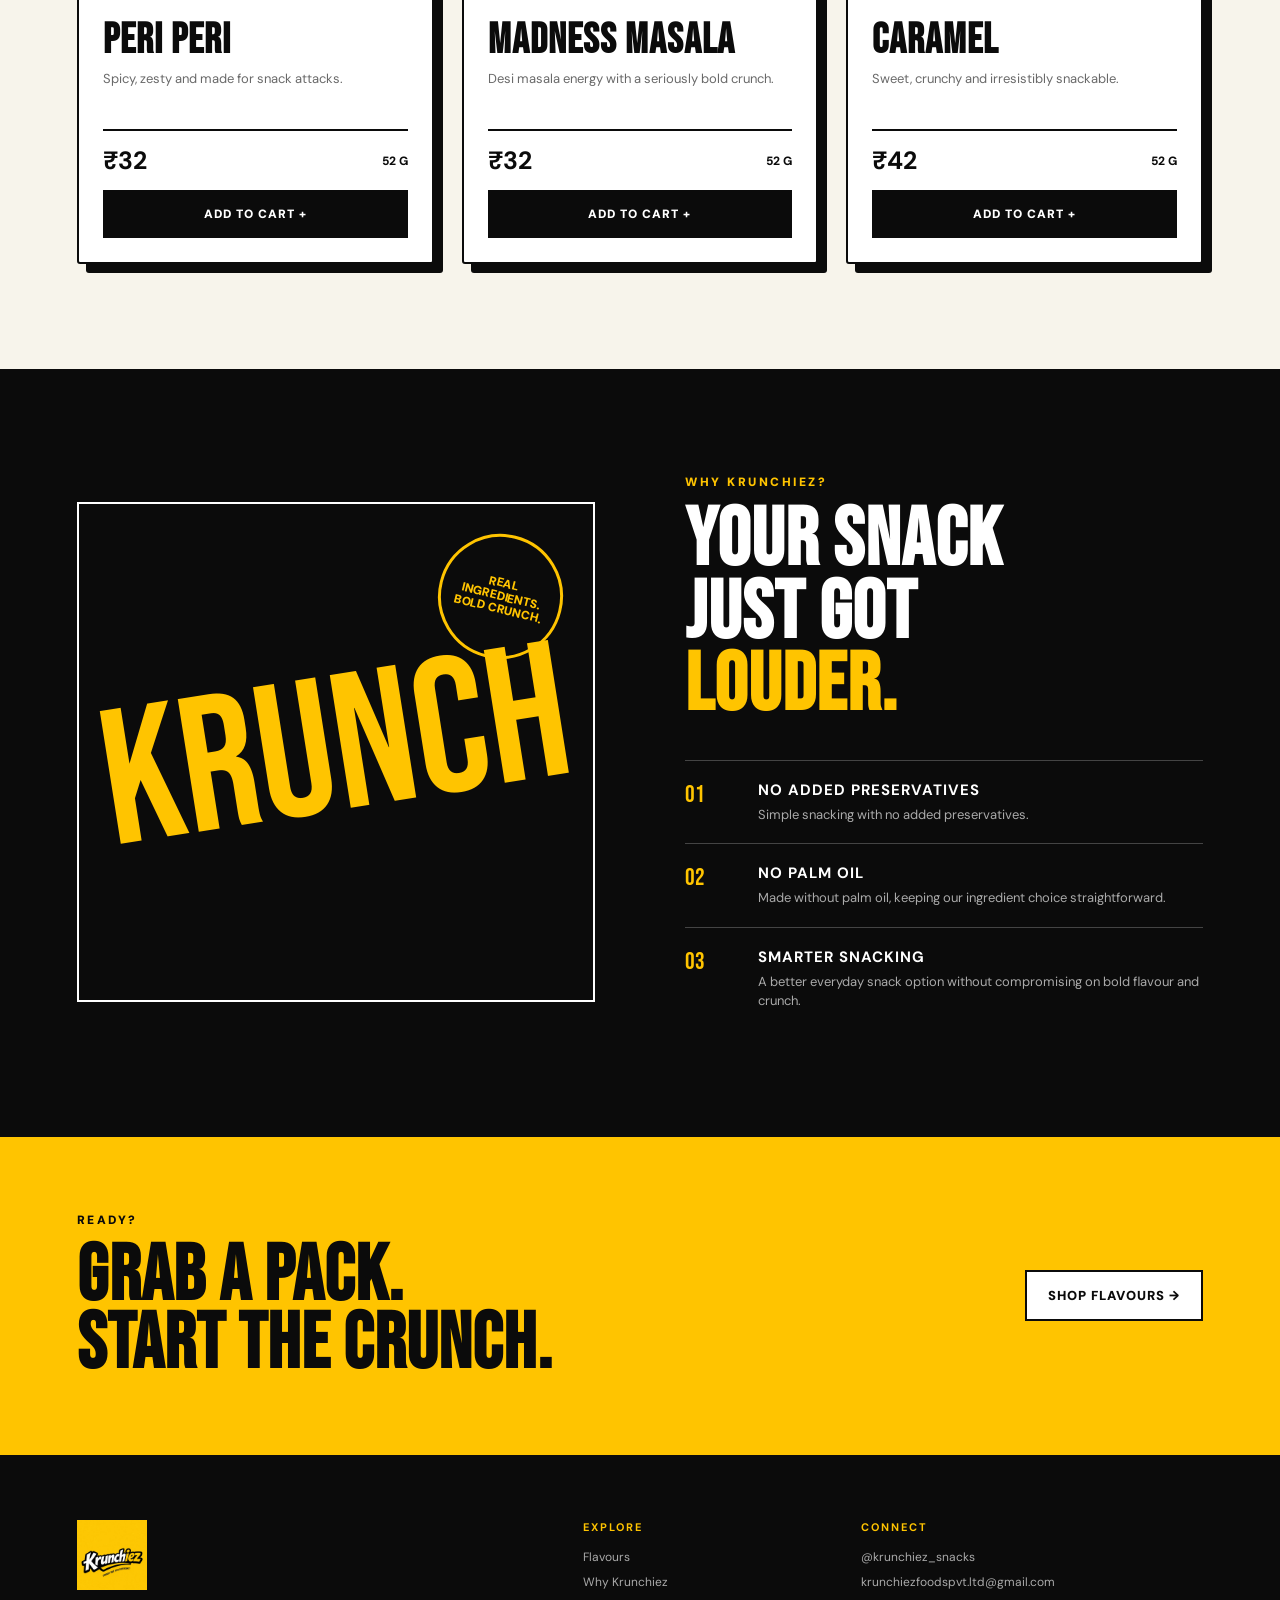
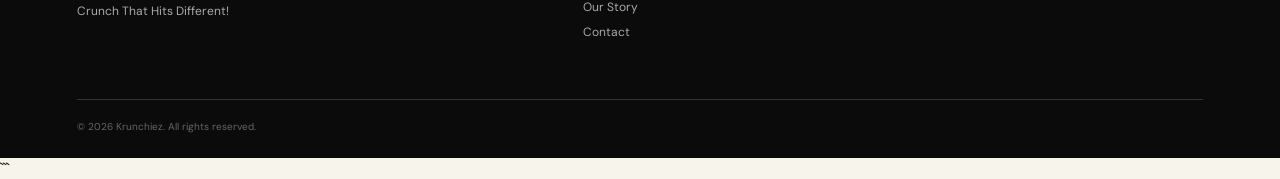
==== commit 5c8f8326: "Update index.html" ====
--- a/index.html
+++ b/index.html
@@ -1,4 +1,3 @@
-```html
 <!DOCTYPE html>
 <html lang="en">
 <head>
